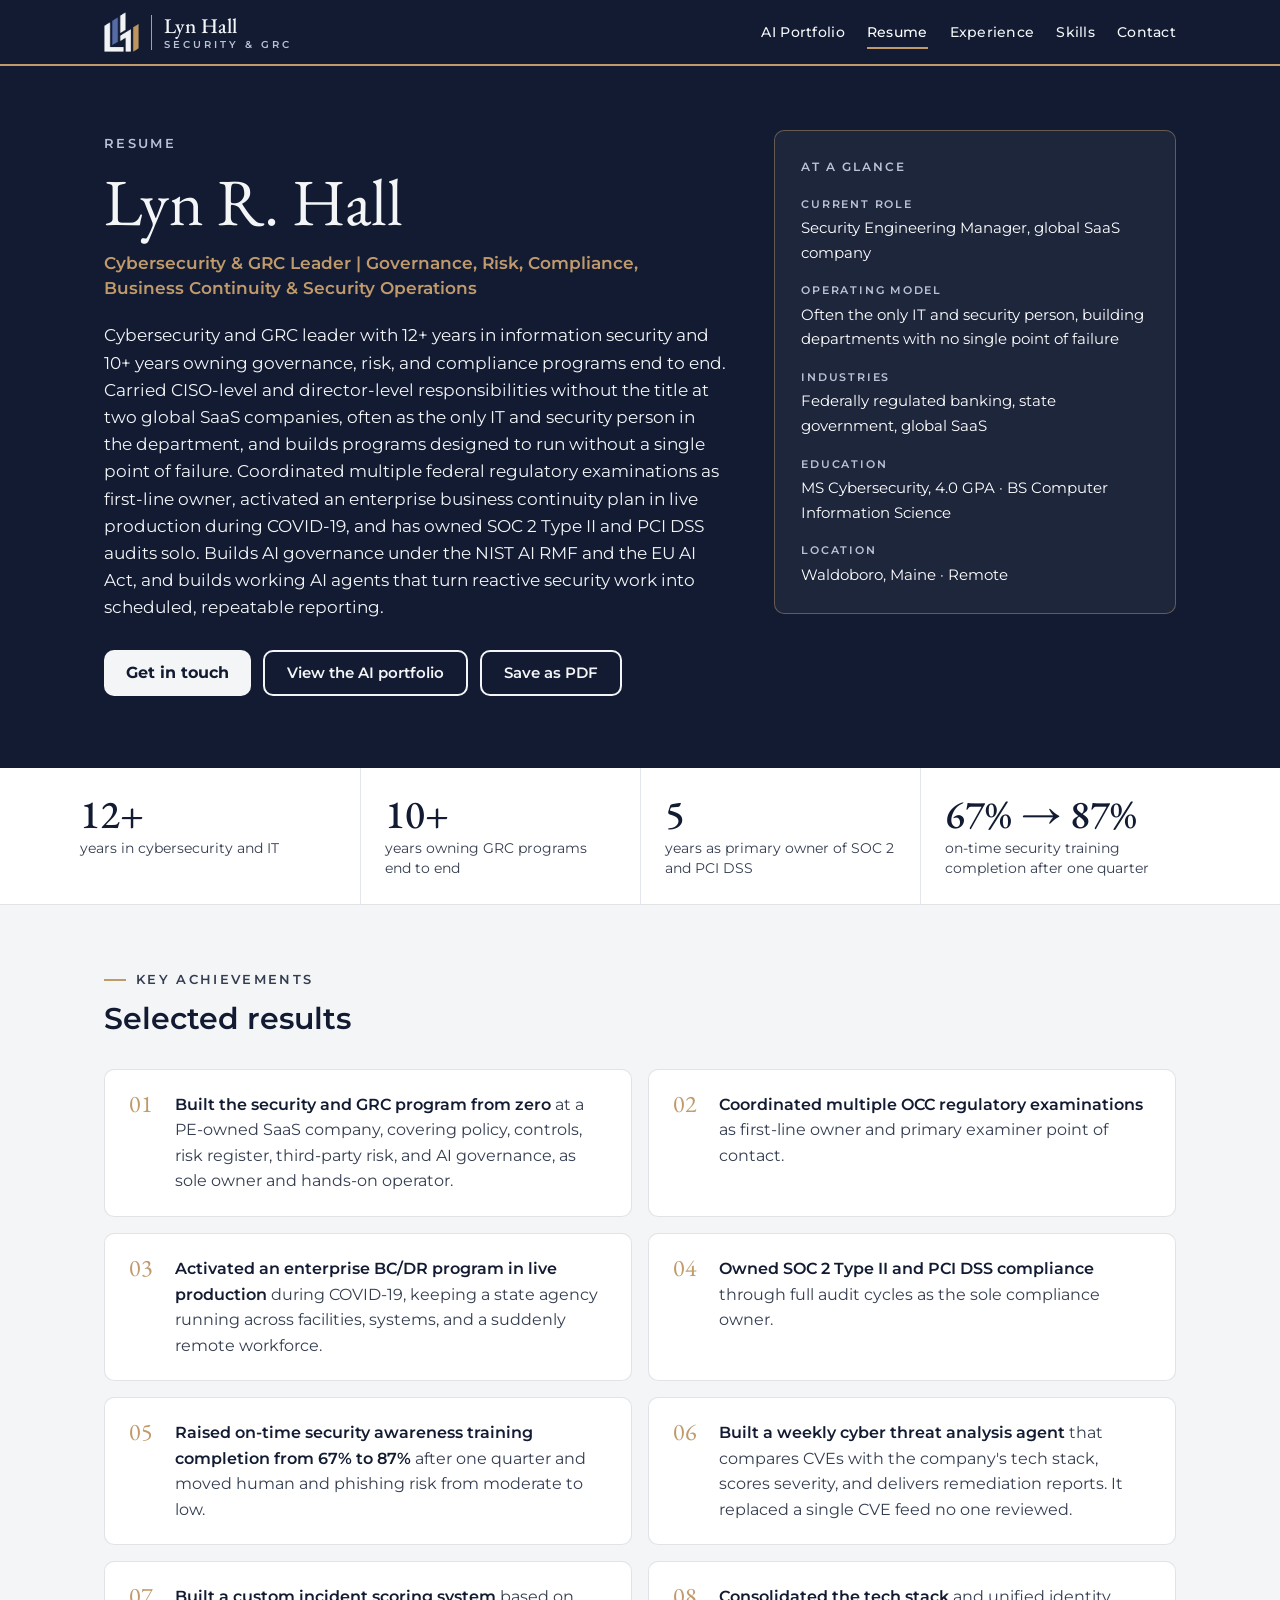
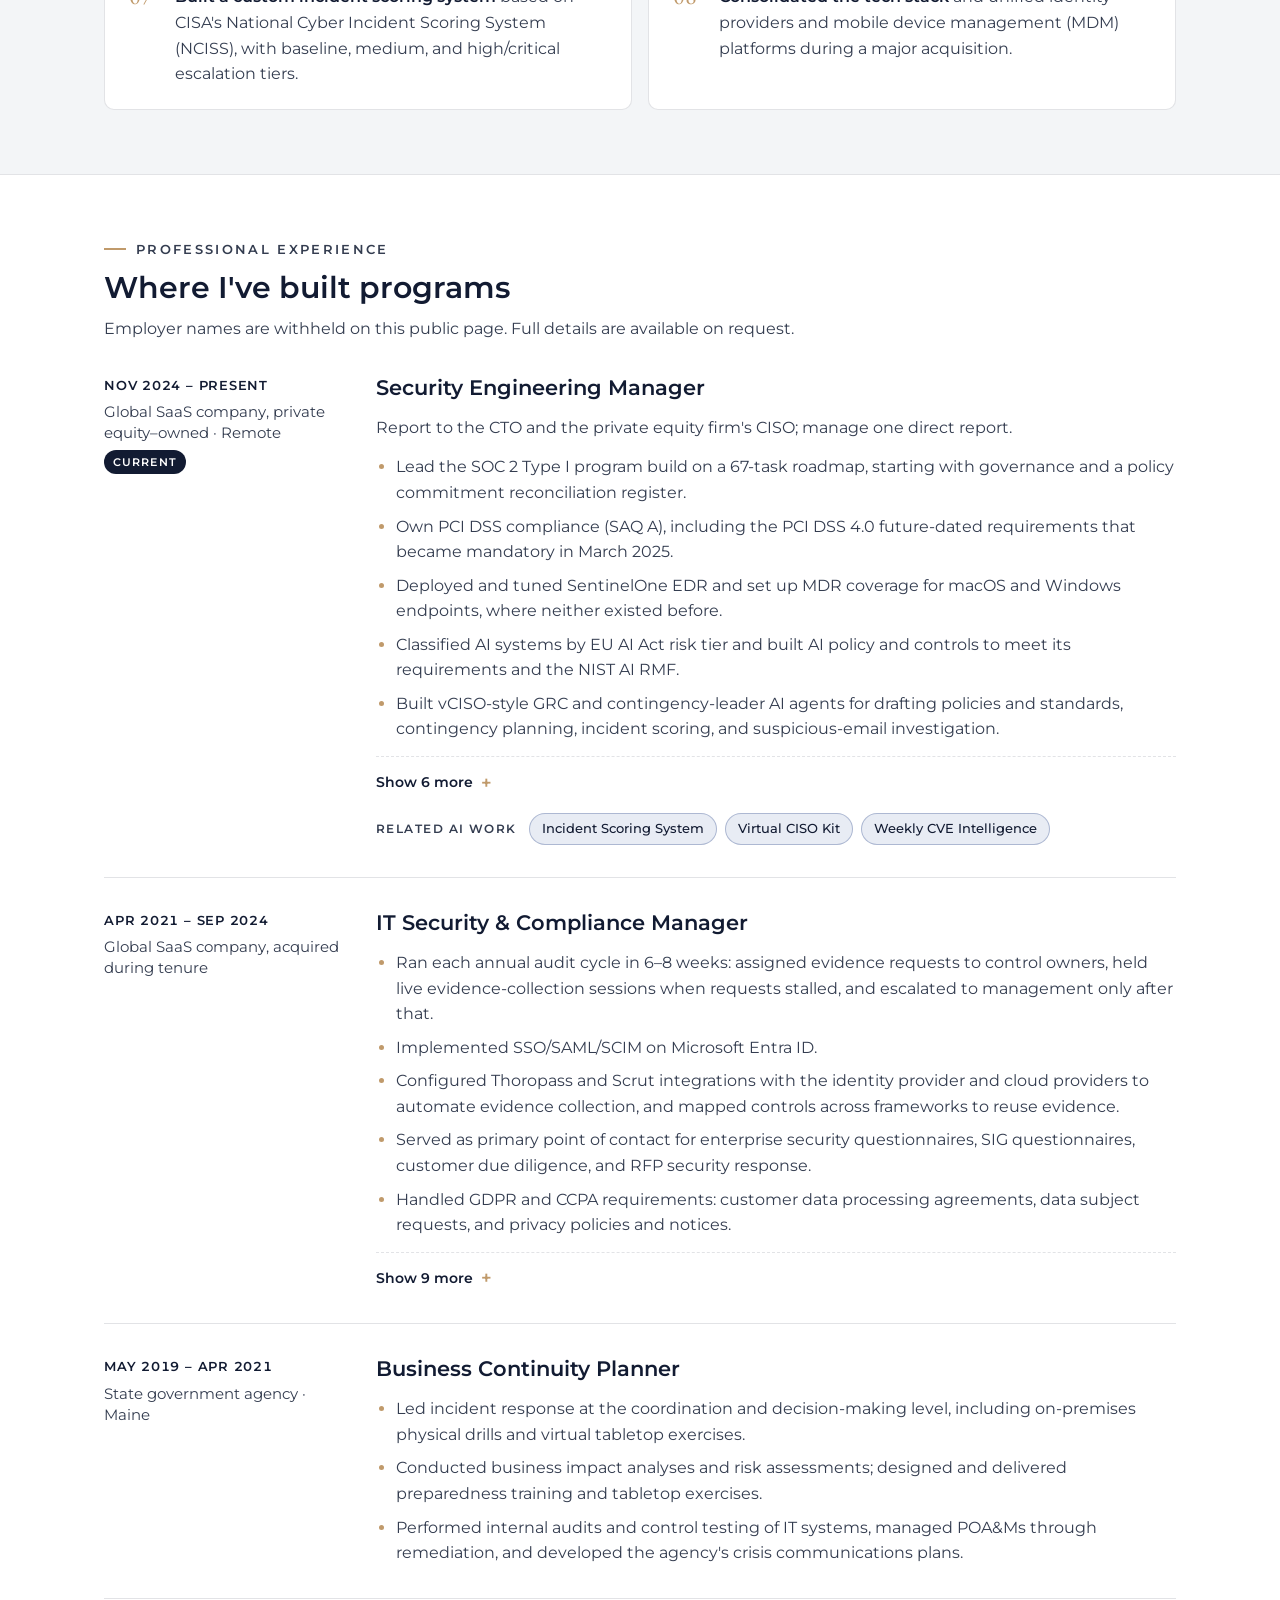
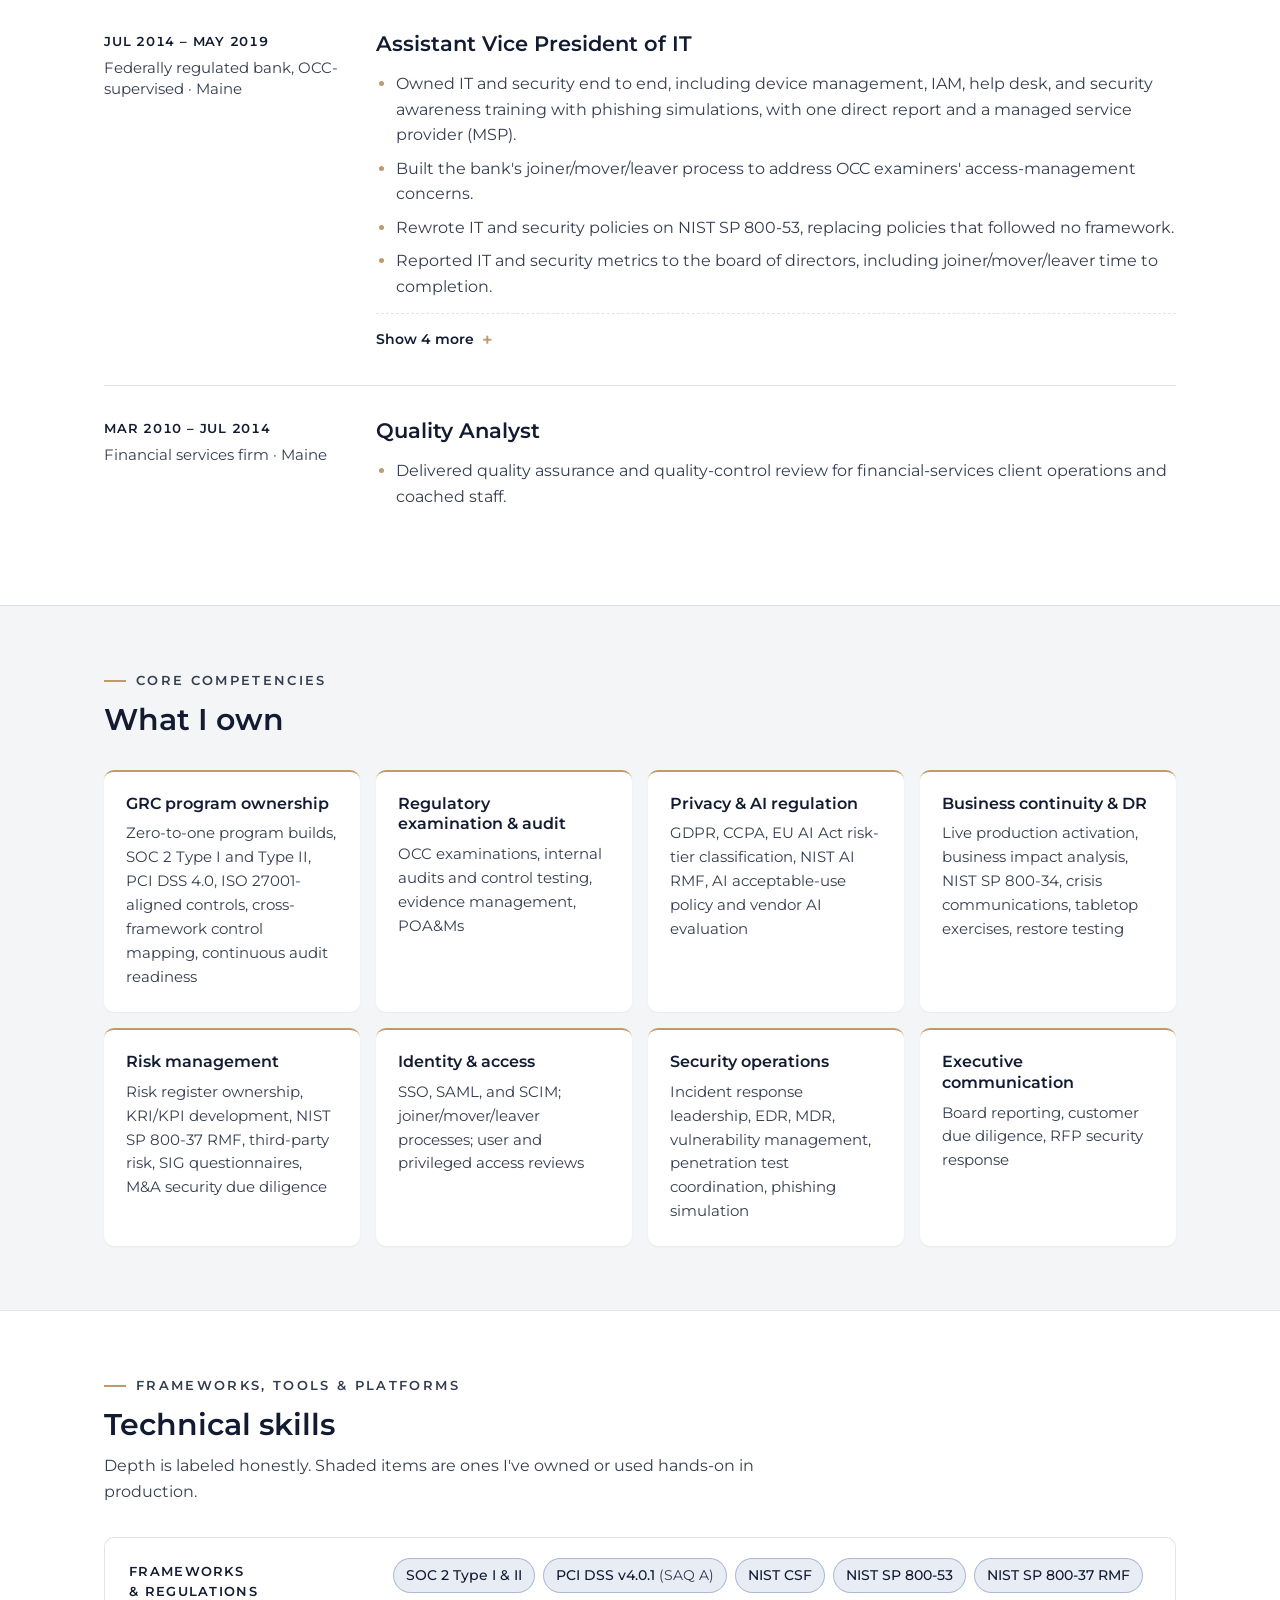
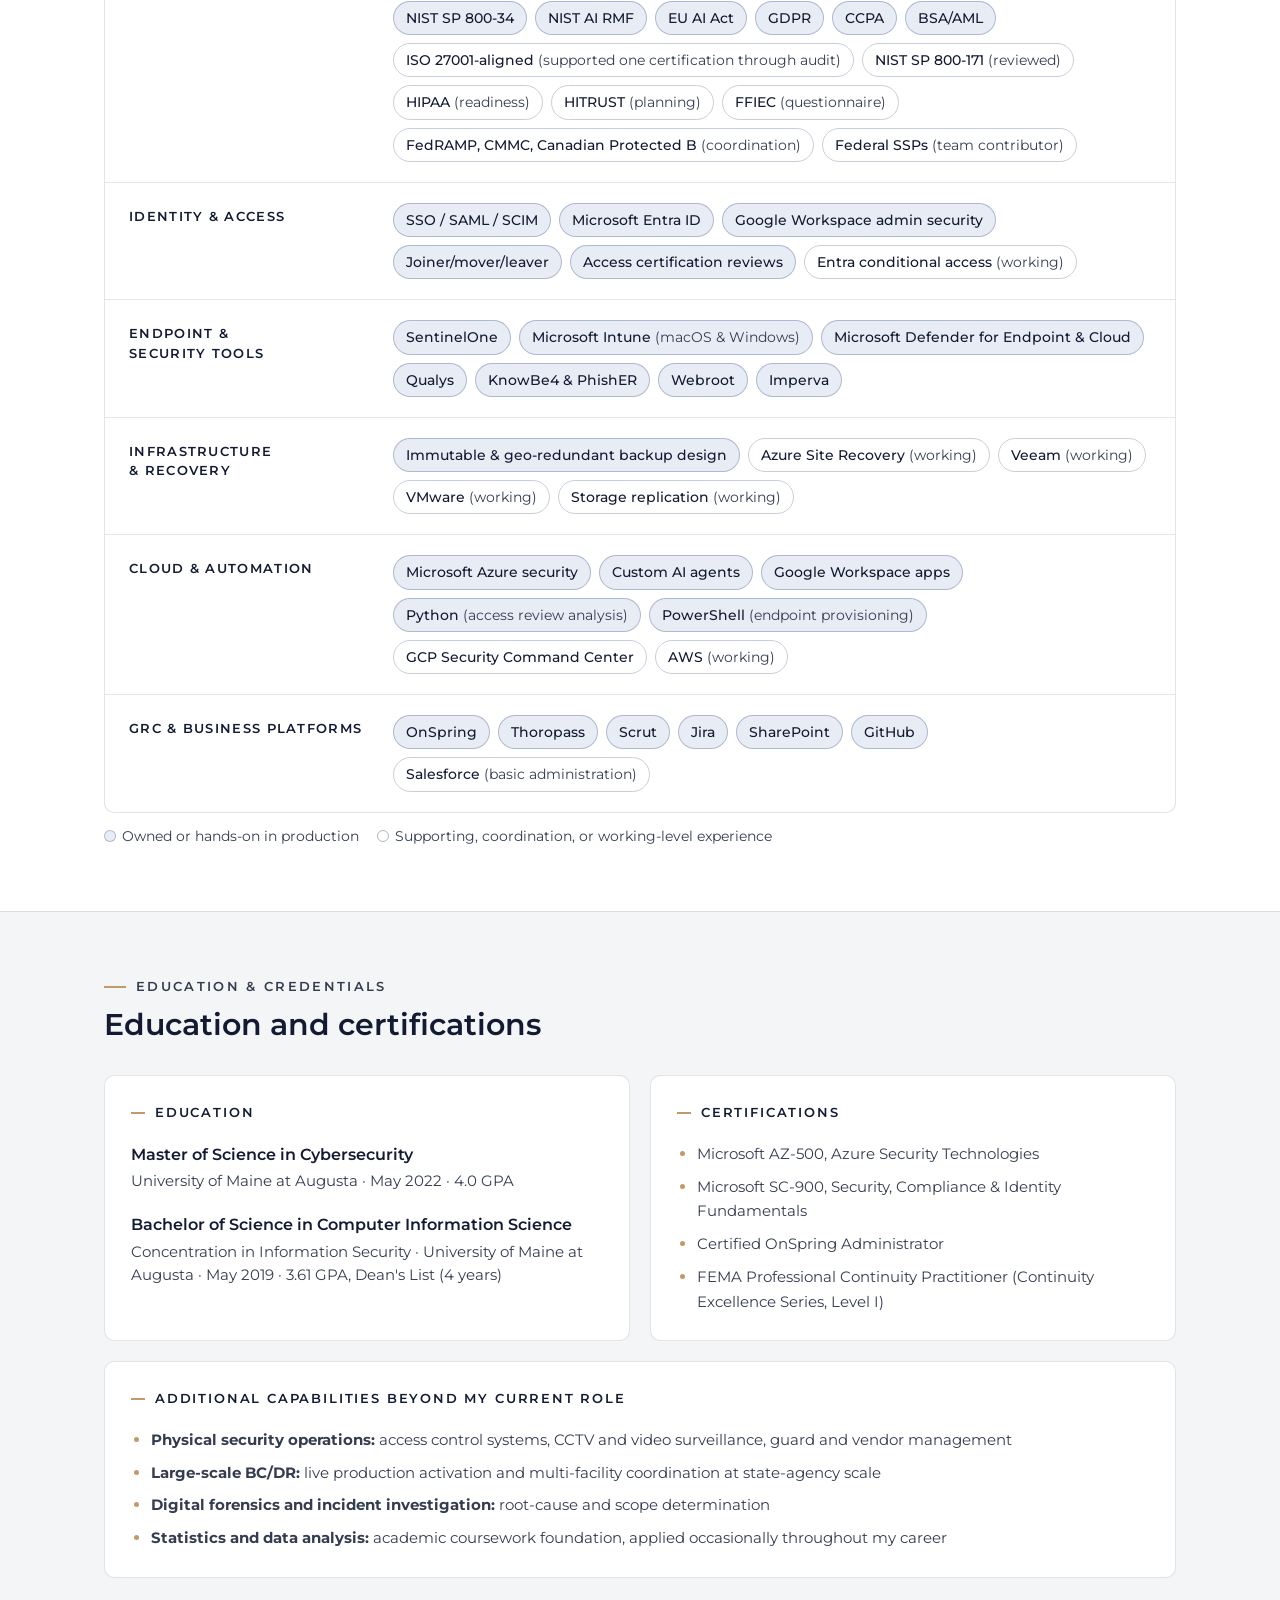
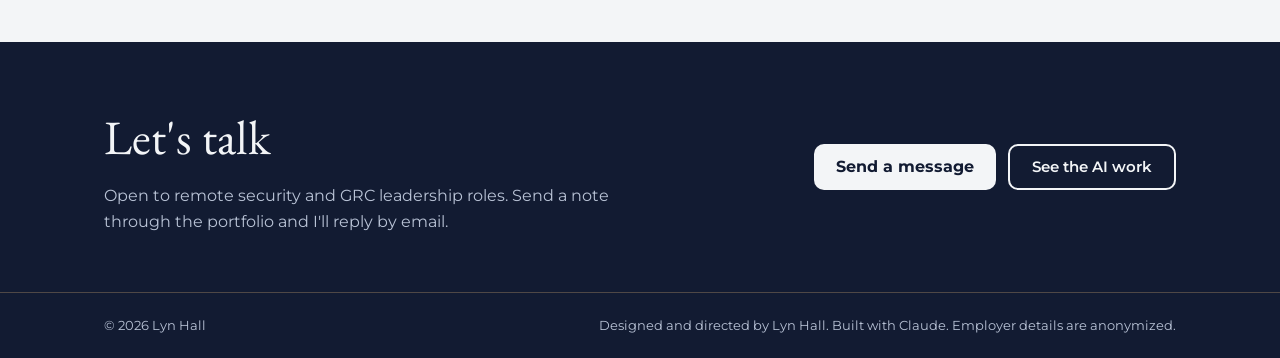
==== resume.html @ 7cb762b3 "Add digital resume page and link it from the portfolio Co-Authored-By: Claude Opus 5.5 <noreply@anth" ====
<!DOCTYPE html>
<html lang="en">
<head>
<meta charset="utf-8">
<meta name="viewport" content="width=device-width, initial-scale=1">
<title>Lyn Hall | Resume</title>
<meta name="description" content="Resume of Lyn R. Hall, cybersecurity and GRC leader with 12+ years in information security, IT, governance, risk, compliance, and business continuity.">
<link rel="icon" type="image/png" href="assets/favicon.png">
<link rel="apple-touch-icon" href="assets/favicon.png">
<link rel="preconnect" href="https://fonts.googleapis.com">
<link rel="preconnect" href="https://fonts.gstatic.com" crossorigin>
<link rel="stylesheet" href="https://fonts.googleapis.com/css2?family=EB+Garamond:ital,wght@0,400;0,500;1,400;1,500&family=Montserrat:wght@400;500;600;700&display=swap">
<style>
/* Premium Technology brand palette v1.0 — matches index.html */
:root{
  --navy:#121B32; --cool:#F3F5F7; --peri:#6478A8; --gold:#C09A6B; --graphite:#343D50; --white:#FFFFFF;
  --gray:#E3E7ED; --peri-tint:#E8ECF4; --rule:rgba(18,27,50,.12);
  --on-navy:#F3F5F7; --on-navy-muted:#B9C3D6;
  --sans:"Montserrat","Segoe UI",system-ui,Arial,sans-serif;
  --serif:"EB Garamond",Garamond,"Times New Roman",serif;
  --radius:10px; --max:1120px;
  color-scheme:light;
}
*{box-sizing:border-box}
html{scroll-behavior:smooth;scroll-padding-top:84px}
body{margin:0;background:var(--cool);color:var(--graphite);font-family:var(--sans);font-size:16px;line-height:1.65}
img{max-width:100%;height:auto;display:block}
h1,h2,h3,h4,p{margin:0}
h1,h2,h3{text-wrap:balance;color:var(--navy)}
a{color:var(--navy);text-decoration-color:var(--gold);text-decoration-thickness:2px;text-underline-offset:4px}
a:hover{color:var(--peri)}
:focus-visible{outline:3px solid var(--peri);outline-offset:3px;border-radius:2px}
.wrap{max-width:var(--max);margin:0 auto;padding-inline:24px}
.skip{position:absolute;left:-9999px;top:8px;background:var(--white);padding:8px 12px;z-index:100}
.skip:focus{left:16px}

/* top bar */
.bar{position:sticky;top:0;z-index:50;background:var(--navy);color:var(--on-navy);border-bottom:2px solid var(--gold)}
.bar .wrap{display:flex;align-items:center;justify-content:space-between;gap:12px 24px;min-height:64px;flex-wrap:wrap;padding-block:8px}
.mark{display:flex;align-items:center;gap:12px;text-decoration:none;color:var(--on-navy)}
.mark img{height:40px;width:auto}
.mark span{display:grid;gap:4px;padding-left:12px;border-left:1px solid var(--gold)}
.mark b{font-family:var(--serif);font-weight:500;font-size:21px;letter-spacing:.01em;line-height:1}
.mark small{font-size:10px;font-weight:600;letter-spacing:.3em;color:var(--on-navy-muted);line-height:1}
.mark:hover{color:var(--white)}
nav ul{list-style:none;margin:0;padding:0;display:flex;flex-wrap:wrap;gap:4px 22px}
nav a{color:var(--on-navy);text-decoration:none;font-size:14px;font-weight:500;letter-spacing:.02em;padding:6px 0;border-bottom:2px solid transparent}
nav a:hover,nav a[aria-current="page"]{color:var(--white);border-bottom-color:var(--gold)}

/* buttons */
.btn{display:inline-flex;align-items:center;gap:8px;text-decoration:none;font-family:var(--sans);border-radius:var(--radius);padding:12px 22px;line-height:1.2;cursor:pointer;border:0;transition:background .15s,color .15s,border-color .15s}
.btn-cta{background:var(--cool);color:var(--navy);font-size:16px;font-weight:700}
.btn-cta:hover{background:var(--gold);color:var(--navy)}
.btn-line{background:transparent;border:2px solid currentColor;font-size:15px;font-weight:600;color:var(--on-navy)}
.btn-line:hover{background:var(--on-navy);color:var(--navy);border-color:var(--on-navy)}
.ctas{display:flex;flex-wrap:wrap;gap:12px}

/* hero */
.hero{background:var(--navy);color:var(--on-navy)}
.hero .wrap{display:grid;grid-template-columns:minmax(0,1.55fr) minmax(0,1fr);gap:48px;padding-block:64px 72px;align-items:start}
.eyebrow{font-size:13px;font-weight:600;letter-spacing:.18em;text-transform:uppercase;color:var(--on-navy-muted)}
.hero h1{font-family:var(--serif);font-weight:400;font-size:clamp(44px,5.6vw,66px);line-height:1.04;color:var(--on-navy);margin:12px 0 14px}
.headline{font-size:17px;font-weight:600;color:var(--gold);line-height:1.45;max-width:34em}
.summary{font-size:16.5px;color:var(--on-navy);margin:22px 0 28px;max-width:40em}
.glance{background:rgba(255,255,255,.05);border:1px solid rgba(192,154,107,.45);border-radius:var(--radius);padding:26px}
.glance h2{font-size:12px;font-weight:600;letter-spacing:.16em;text-transform:uppercase;color:var(--on-navy-muted);margin-bottom:18px}
.glance dl{margin:0;display:grid;gap:16px}
.glance dt{font-size:11px;font-weight:600;letter-spacing:.16em;text-transform:uppercase;color:var(--on-navy-muted)}
.glance dd{margin:3px 0 0;font-size:15px;color:var(--white)}

/* stats strip */
.stats{background:var(--white);border-bottom:1px solid var(--rule)}
.stats ul{list-style:none;margin:0 auto;padding:0;display:grid;grid-template-columns:repeat(4,minmax(0,1fr))}
.stats li{padding:26px 24px;border-left:1px solid var(--gray);display:grid;gap:4px;align-content:start}
.stats li:first-child{border-left:0;padding-left:0}
.stats b{font-family:var(--serif);font-weight:500;font-size:40px;line-height:1;color:var(--navy);font-variant-numeric:lining-nums}
.stats span{font-size:14px;color:var(--graphite);line-height:1.45}

/* sections */
section.sec{padding-block:64px}
section.sec+section.sec{border-top:1px solid var(--rule)}
.sec-head{display:grid;gap:10px;margin-bottom:32px;max-width:46em}
.sec-head .eyebrow{color:var(--graphite);display:flex;align-items:center;gap:10px}
.sec-head .eyebrow::before{content:"";width:22px;height:2px;background:var(--gold)}
.sec-head h2{font-weight:600;font-size:clamp(24px,2.6vw,30px);line-height:1.2}
.sec-head p{font-size:16px}

/* achievements */
.wins{list-style:none;margin:0;padding:0;display:grid;grid-template-columns:repeat(2,minmax(0,1fr));gap:16px;counter-reset:win}
.wins li{counter-increment:win;background:var(--white);border:1px solid var(--rule);border-radius:var(--radius);padding:22px 24px 22px 70px;position:relative;font-size:15.5px}
.wins li::before{content:counter(win,decimal-leading-zero);position:absolute;left:24px;top:20px;font-family:var(--serif);font-size:24px;color:var(--gold);line-height:1.2}
.wins b{color:var(--navy);font-weight:600}

/* experience */
.role{display:grid;grid-template-columns:240px minmax(0,1fr);gap:32px;padding:32px 0;border-top:1px solid var(--rule)}
.role:first-of-type{border-top:0;padding-top:0}
.when{display:grid;gap:6px;align-content:start}
.dates{font-size:13px;font-weight:600;letter-spacing:.06em;color:var(--navy);font-variant-numeric:tabular-nums;text-transform:uppercase}
.org{font-size:14.5px;color:var(--graphite);line-height:1.45}
.now{justify-self:start;font-size:11px;font-weight:600;letter-spacing:.1em;text-transform:uppercase;padding:3px 9px;border-radius:999px;background:var(--navy);color:var(--white)}
.what{display:grid;gap:14px;min-width:0}
.what h3{font-weight:600;font-size:21px;line-height:1.25}
.lead{font-size:15.5px}
.what ul{margin:0;padding-left:20px;display:grid;gap:8px}
.what li{font-size:15.5px}
.what li::marker{color:var(--gold)}
details{border-top:1px dashed var(--rule);padding-top:12px}
summary{cursor:pointer;font-size:14px;font-weight:600;color:var(--navy);list-style:none;display:inline-flex;align-items:center;gap:8px}
summary::-webkit-details-marker{display:none}
summary::after{content:"+";font-size:18px;line-height:1;color:var(--gold)}
details[open] summary::after{content:"\2212"}
details ul{margin-top:12px!important}
.related{display:flex;flex-wrap:wrap;align-items:center;gap:8px;margin-top:4px}
.related>span{font-size:12px;font-weight:600;letter-spacing:.12em;text-transform:uppercase;color:var(--graphite);margin-right:4px}
.related a{font-size:13px;font-weight:500;text-decoration:none;padding:4px 12px;border-radius:999px;background:var(--peri-tint);border:1px solid rgba(100,120,168,.45);color:var(--navy)}
.related a:hover{border-color:var(--peri);background:var(--white)}

/* competencies */
.comp{display:grid;grid-template-columns:repeat(4,minmax(0,1fr));gap:16px}
.comp div{background:var(--white);border-radius:var(--radius);padding:22px;border-top:2px solid var(--gold);box-shadow:0 1px 2px rgba(18,27,50,.05)}
.comp h3{font-size:16px;font-weight:600;margin-bottom:8px;line-height:1.3}
.comp p{font-size:14.5px}

/* skills */
.skills{background:var(--white);border:1px solid var(--rule);border-radius:var(--radius);overflow:hidden}
.skill-row{display:grid;grid-template-columns:240px minmax(0,1fr);gap:24px;padding:20px 24px;border-top:1px solid var(--gray)}
.skill-row:first-child{border-top:0}
.skill-row h3{font-size:13px;font-weight:600;letter-spacing:.1em;text-transform:uppercase;line-height:1.5;padding-top:4px}
.chips{display:flex;flex-wrap:wrap;gap:8px}
.chips span{font-size:13.5px;font-weight:500;padding:5px 12px;border-radius:999px;background:var(--white);border:1px solid #C9CFD9;color:var(--navy)}
.chips span.core{background:var(--peri-tint);border-color:rgba(100,120,168,.45)}
.chips em{font-style:normal;color:var(--graphite);font-weight:400}
.legend{font-size:13.5px;margin-top:12px;display:flex;flex-wrap:wrap;gap:6px 18px;align-items:center}
.legend i{display:inline-block;width:12px;height:12px;border-radius:999px;vertical-align:-1px;margin-right:6px;border:1px solid rgba(100,120,168,.45);background:var(--peri-tint)}
.legend i.plain{background:var(--white);border-color:#AEB6C4}

/* education + certs */
.two{display:grid;grid-template-columns:repeat(2,minmax(0,1fr));gap:20px}
.panel{background:var(--white);border:1px solid var(--rule);border-radius:var(--radius);padding:26px;display:grid;gap:18px;align-content:start}
.panel h3{font-size:13px;font-weight:600;letter-spacing:.14em;text-transform:uppercase;display:flex;align-items:center;gap:10px}
.panel h3::before{content:"";width:14px;height:2px;background:var(--gold)}
.entry{display:grid;gap:2px}
.entry b{color:var(--navy);font-weight:600;font-size:16px}
.entry span{font-size:14.5px}
.panel ul{margin:0;padding-left:20px;display:grid;gap:8px;font-size:15px}
.panel li::marker{color:var(--gold)}
.extra{margin-top:20px}

/* closing band */
.close{background:var(--navy);color:var(--on-navy)}
.close .wrap{padding-block:56px;display:flex;flex-wrap:wrap;justify-content:space-between;align-items:center;gap:24px}
.close h2{font-family:var(--serif);font-weight:400;font-size:clamp(34px,4vw,48px);color:var(--on-navy)}
.close p{color:var(--on-navy-muted);margin-top:6px;max-width:34em}
footer{background:var(--navy);color:var(--on-navy-muted);border-top:1px solid rgba(192,154,107,.35);font-size:13px}
footer .wrap{padding-block:22px;display:flex;flex-wrap:wrap;justify-content:space-between;gap:8px}
.print-only{display:none}

@media (max-width:960px){
  .hero .wrap{grid-template-columns:1fr;gap:32px;padding-block:48px 56px}
  .stats ul{grid-template-columns:repeat(2,minmax(0,1fr))}
  .stats li:nth-child(3){border-left:0;padding-left:0}
  .stats li:nth-child(n+3){border-top:1px solid var(--gray)}
  .comp{grid-template-columns:repeat(2,minmax(0,1fr))}
  .role{grid-template-columns:1fr;gap:12px}
  .skill-row{grid-template-columns:1fr;gap:10px}
}
@media (max-width:720px){
  .wrap{padding-inline:16px}
  section.sec{padding-block:48px}
  .wins,.comp,.two{grid-template-columns:1fr}
  .stats ul{grid-template-columns:1fr}
  .stats li{border-left:0!important;padding:18px 0!important;border-top:1px solid var(--gray)}
  .stats li:first-child{border-top:0}
  nav ul{gap:2px 16px}
  nav a{font-size:13px}
  html{scroll-padding-top:110px}
  .wins li{padding:20px 20px 20px 62px}
  .wins li::before{left:20px}
}
@media (prefers-reduced-motion:reduce){html{scroll-behavior:auto}*{transition:none!important}}

/* print: a clean, ink-light resume when saved as PDF */
@media print{
  @page{margin:0.55in 0.6in}
  body{background:#fff;color:#1f2633;font-size:9.8pt;line-height:1.38}
  h2,h3,.sec-head{break-after:avoid-page}
  li{break-inside:avoid}
  .bar,.ctas,.close,footer,.related,.skip,summary{display:none!important}
  .print-only{display:block}
  details{border:0;padding:0}
  details>ul{margin-top:8px!important}
  .wrap{max-width:none;padding:0}
  .hero{background:#fff;color:#1f2633;border-bottom:2px solid var(--gold)}
  .hero .wrap{display:block;padding:0 0 14px}
  .hero h1{color:var(--navy);font-size:30pt;margin:0 0 4px}
  .eyebrow{display:none}
  .headline{color:var(--navy);font-size:11pt}
  .summary{color:#1f2633;margin:8px 0 0;font-size:9.8pt;max-width:none}
  .glance{display:none}
  .stats{display:none}
  section.sec{padding:10px 0 0;border:0!important;background:#fff!important}
  .sec-head{margin-bottom:8px}
  .sec-head .eyebrow{display:none}
  .sec-head h2{font-size:12pt;letter-spacing:.08em;text-transform:uppercase;border-bottom:1px solid #c9ced8;padding-bottom:3px}
  .sec-head p{display:none}
  .wins{display:block;padding-left:18px;list-style:disc}
  .wins li{background:none;border:0;padding:0;margin:0 0 4px;font-size:9.8pt;display:list-item}
  .wins li::before{content:none}
  .role{display:block;padding:6px 0;border:0}
  .when,.what h3{break-after:avoid-page}
  .role.short{break-inside:avoid-page}
  .when{display:flex;flex-wrap:wrap;gap:4px 12px;margin-bottom:2px}
  .now{display:none}
  .what{gap:4px}
  .what h3{font-size:11.5pt}
  .what li,.lead{font-size:9.8pt}
  .what ul{gap:2px}
  .comp{display:block}
  .comp div{background:none;border:0;box-shadow:none;padding:0;margin-bottom:4px}
  .comp h3{display:inline;font-size:9.8pt}
  .comp h3::after{content:" — "}
  .comp p{display:inline;font-size:9.8pt}
  .skills{border:0}
  .skill-row{display:block;padding:3px 0;border:0;break-inside:avoid}
  .skill-row h3{display:inline;font-size:10pt;letter-spacing:0;text-transform:none}
  .skill-row h3::after{content:": "}
  .chips{display:inline}
  .chips span{display:inline;background:none!important;border:0;padding:0;font-size:9.8pt}
  .chips span:not(:last-child)::after{content:"; "}
  .legend{display:none}
  .two{display:block}
  .panel{border:0;padding:0;margin-bottom:8px;gap:6px}
  .panel h3::before{content:none}
  a{color:inherit;text-decoration:none}
}
</style>
</head>
<body>
<a class="skip" href="#main">Skip to content</a>

<header class="bar">
  <div class="wrap">
    <a class="mark" href="index.html" aria-label="Lyn Hall, Security and GRC, portfolio home"><img src="assets/logo-mark-reversed.webp" alt="" width="98" height="112"><span><b>Lyn Hall</b><small>SECURITY &amp; GRC</small></span></a>
    <nav aria-label="Main">
      <ul>
        <li><a href="index.html#projects">AI Portfolio</a></li>
        <li><a href="resume.html" aria-current="page">Resume</a></li>
        <li><a href="#experience">Experience</a></li>
        <li><a href="#skills">Skills</a></li>
        <li><a href="index.html#contact">Contact</a></li>
      </ul>
    </nav>
  </div>
</header>

<main id="main">
  <div class="hero" id="top">
    <div class="wrap">
      <div>
        <span class="eyebrow">Resume</span>
        <h1>Lyn R. Hall</h1>
        <p class="headline">Cybersecurity &amp; GRC Leader | Governance, Risk, Compliance, Business Continuity &amp; Security Operations</p>
        <p class="print-only" style="margin-top:6px;font-size:10pt">Waldoboro, Maine · Remote · lynrhall1977-cyber.github.io/Portfolio</p>
        <p class="summary">Cybersecurity and GRC leader with 12+ years in information security and 10+ years owning governance, risk, and compliance programs end to end. Carried CISO-level and director-level responsibilities without the title at two global SaaS companies, often as the only IT and security person in the department, and builds programs designed to run without a single point of failure. Coordinated multiple federal regulatory examinations as first-line owner, activated an enterprise business continuity plan in live production during COVID-19, and has owned SOC 2 Type II and PCI DSS audits solo. Builds AI governance under the NIST AI RMF and the EU AI Act, and builds working AI agents that turn reactive security work into scheduled, repeatable reporting.</p>
        <div class="ctas">
          <a class="btn btn-cta" href="index.html#contact">Get in touch</a>
          <a class="btn btn-line" href="index.html#projects">View the AI portfolio</a>
          <button class="btn btn-line" type="button" id="print-btn">Save as PDF</button>
        </div>
      </div>
      <aside class="glance" aria-labelledby="glance-h">
        <h2 id="glance-h">At a glance</h2>
        <dl>
          <div><dt>Current role</dt><dd>Security Engineering Manager, global SaaS company</dd></div>
          <div><dt>Operating model</dt><dd>Often the only IT and security person, building departments with no single point of failure</dd></div>
          <div><dt>Industries</dt><dd>Federally regulated banking, state government, global SaaS</dd></div>
          <div><dt>Education</dt><dd>MS Cybersecurity, 4.0 GPA · BS Computer Information Science</dd></div>
          <div><dt>Location</dt><dd>Waldoboro, Maine · Remote</dd></div>
        </dl>
      </aside>
    </div>
  </div>

  <div class="stats" aria-label="Career highlights">
    <ul class="wrap">
      <li><b>12+</b><span>years in cybersecurity and IT</span></li>
      <li><b>10+</b><span>years owning GRC programs end to end</span></li>
      <li><b>5</b><span>years as primary owner of SOC 2 and PCI DSS</span></li>
      <li><b>67% → 87%</b><span>on-time security training completion after one quarter</span></li>
    </ul>
  </div>

  <section class="sec" id="achievements" aria-labelledby="ach-h">
    <div class="wrap">
      <div class="sec-head">
        <span class="eyebrow">Key achievements</span>
        <h2 id="ach-h">Selected results</h2>
      </div>
      <ol class="wins">
        <li><b>Built the security and GRC program from zero</b> at a PE-owned SaaS company, covering policy, controls, risk register, third-party risk, and AI governance, as sole owner and hands-on operator.</li>
        <li><b>Coordinated multiple OCC regulatory examinations</b> as first-line owner and primary examiner point of contact.</li>
        <li><b>Activated an enterprise BC/DR program in live production</b> during COVID-19, keeping a state agency running across facilities, systems, and a suddenly remote workforce.</li>
        <li><b>Owned SOC 2 Type II and PCI DSS compliance</b> through full audit cycles as the sole compliance owner.</li>
        <li><b>Raised on-time security awareness training completion from 67% to 87%</b> after one quarter and moved human and phishing risk from moderate to low.</li>
        <li><b>Built a weekly cyber threat analysis agent</b> that compares CVEs with the company's tech stack, scores severity, and delivers remediation reports. It replaced a single CVE feed no one reviewed.</li>
        <li><b>Built a custom incident scoring system</b> based on CISA's National Cyber Incident Scoring System (NCISS), with baseline, medium, and high/critical escalation tiers.</li>
        <li><b>Consolidated the tech stack</b> and unified identity providers and mobile device management (MDM) platforms during a major acquisition.</li>
      </ol>
    </div>
  </section>

  <section class="sec" id="experience" aria-labelledby="exp-h" style="background:var(--white)">
    <div class="wrap">
      <div class="sec-head">
        <span class="eyebrow">Professional experience</span>
        <h2 id="exp-h">Where I've built programs</h2>
        <p>Employer names are withheld on this public page. Full details are available on request.</p>
      </div>

      <article class="role">
        <div class="when">
          <span class="dates">Nov 2024 – Present</span>
          <span class="org">Global SaaS company, private equity–owned · Remote</span>
          <span class="now">Current</span>
        </div>
        <div class="what">
          <h3>Security Engineering Manager</h3>
          <p class="lead">Report to the CTO and the private equity firm's CISO; manage one direct report.</p>
          <ul>
            <li>Lead the SOC 2 Type I program build on a 67-task roadmap, starting with governance and a policy commitment reconciliation register.</li>
            <li>Own PCI DSS compliance (SAQ A), including the PCI DSS 4.0 future-dated requirements that became mandatory in March 2025.</li>
            <li>Deployed and tuned SentinelOne EDR and set up MDR coverage for macOS and Windows endpoints, where neither existed before.</li>
            <li>Classified AI systems by EU AI Act risk tier and built AI policy and controls to meet its requirements and the NIST AI RMF.</li>
            <li>Built vCISO-style GRC and contingency-leader AI agents for drafting policies and standards, contingency planning, incident scoring, and suspicious-email investigation.</li>
          </ul>
          <details>
            <summary>Show 6 more</summary>
            <ul>
              <li>Configured and rolled out Microsoft Intune for macOS and Windows. When Engineering pushed back on losing Time Machine backups, built a separate approved-exception policy for encrypted, company-owned USB backups, so a replacement laptop is working in 1–2 hours instead of a full day.</li>
              <li>Expanded SSO/SAML/SCIM to Google Workspace as the authoritative identity provider and configured MFA, data loss prevention (DLP), sharing restrictions, and alert center monitoring.</li>
              <li>Built user access reviews from scratch: identity provider to HRIS reconciliation, terminated-account cleanup, and management-confirmed privileged access reviews.</li>
              <li>Wrote trust boundary overviews and diagrams for company products.</li>
              <li>Negotiated vendor contracts to secure more favorable pricing, saving 10–15% on average.</li>
              <li>Built a repeatable device procurement and lifecycle process; complete annual cyber insurance renewal questionnaires and pre-acquisition security due diligence.</li>
            </ul>
          </details>
          <div class="related"><span>Related AI work</span><a href="index.html#incident-scoring">Incident Scoring System</a><a href="index.html#virtual-ciso">Virtual CISO Kit</a><a href="index.html#cve-intelligence">Weekly CVE Intelligence</a></div>
        </div>
      </article>

      <article class="role">
        <div class="when">
          <span class="dates">Apr 2021 – Sep 2024</span>
          <span class="org">Global SaaS company, acquired during tenure</span>
        </div>
        <div class="what">
          <h3>IT Security &amp; Compliance Manager</h3>
          <ul>
            <li>Ran each annual audit cycle in 6–8 weeks: assigned evidence requests to control owners, held live evidence-collection sessions when requests stalled, and escalated to management only after that.</li>
            <li>Implemented SSO/SAML/SCIM on Microsoft Entra ID.</li>
            <li>Configured Thoropass and Scrut integrations with the identity provider and cloud providers to automate evidence collection, and mapped controls across frameworks to reuse evidence.</li>
            <li>Served as primary point of contact for enterprise security questionnaires, SIG questionnaires, customer due diligence, and RFP security response.</li>
            <li>Handled GDPR and CCPA requirements: customer data processing agreements, data subject requests, and privacy policies and notices.</li>
          </ul>
          <details>
            <summary>Show 9 more</summary>
            <ul>
              <li>Brought HIPAA protected health information (PHI) security to audit readiness; the audit was dropped after the acquisition. Contributed to HITRUST certification planning with FDA 21 CFR Part 11 relevance.</li>
              <li>Supported FedRAMP and Canadian Protected B efforts at the coordination level, and reviewed NIST SP 800-171 for customers holding government contracts.</li>
              <li>Reviewed threat models and secure design with Engineering so security was built into the product during development.</li>
              <li>Coordinated on-premises and cloud penetration tests and tracked findings to closure; designed immutable and geo-redundant backups and ran restore tests.</li>
              <li>Managed PCI DSS vulnerability scanning in Qualys, documenting false positives and reporting risk-prioritized remediation to IT.</li>
              <li>Ran the KnowBe4 security awareness program and monthly role-based phishing campaigns, and won CFO approval for KnowBe4 PhishER by framing it as a headcount decision.</li>
              <li>Configured Microsoft Intune as the MDM platform for macOS and Windows, ran help desk, and built a repeatable device procurement and lifecycle process.</li>
              <li>Negotiated vendor contracts to secure more favorable pricing, saving 10–15% on average.</li>
              <li>Completed cyber insurance renewal questionnaires and pre-acquisition security due diligence; administered SharePoint, Salesforce (basic administration and access audits), and Jira.</li>
            </ul>
          </details>
        </div>
      </article>

      <article class="role short">
        <div class="when">
          <span class="dates">May 2019 – Apr 2021</span>
          <span class="org">State government agency · Maine</span>
        </div>
        <div class="what">
          <h3>Business Continuity Planner</h3>
          <ul>
            <li>Led incident response at the coordination and decision-making level, including on-premises physical drills and virtual tabletop exercises.</li>
            <li>Conducted business impact analyses and risk assessments; designed and delivered preparedness training and tabletop exercises.</li>
            <li>Performed internal audits and control testing of IT systems, managed POA&amp;Ms through remediation, and developed the agency's crisis communications plans.</li>
          </ul>
        </div>
      </article>

      <article class="role">
        <div class="when">
          <span class="dates">Jul 2014 – May 2019</span>
          <span class="org">Federally regulated bank, OCC-supervised · Maine</span>
        </div>
        <div class="what">
          <h3>Assistant Vice President of IT</h3>
          <ul>
            <li>Owned IT and security end to end, including device management, IAM, help desk, and security awareness training with phishing simulations, with one direct report and a managed service provider (MSP).</li>
            <li>Built the bank's joiner/mover/leaver process to address OCC examiners' access-management concerns.</li>
            <li>Rewrote IT and security policies on NIST SP 800-53, replacing policies that followed no framework.</li>
            <li>Reported IT and security metrics to the board of directors, including joiner/mover/leaver time to completion.</li>
          </ul>
          <details>
            <summary>Show 4 more</summary>
            <ul>
              <li>Managed third-party and vendor risk, served as primary point of contact for internal and external IT audits, and took part in pre-acquisition security due diligence.</li>
              <li>Owned or co-owned elements of the Bank Secrecy Act/anti-money laundering (BSA/AML) program and completed the FFIEC questionnaire.</li>
              <li>Coordinated penetration tests and tracked findings to closure; designed immutable and geo-redundant backups and ran restore tests.</li>
              <li>Built and tested BC/DR plans, and led physical security operations: access control, video surveillance, and guard and vendor management.</li>
            </ul>
          </details>
        </div>
      </article>

      <article class="role short">
        <div class="when">
          <span class="dates">Mar 2010 – Jul 2014</span>
          <span class="org">Financial services firm · Maine</span>
        </div>
        <div class="what">
          <h3>Quality Analyst</h3>
          <ul>
            <li>Delivered quality assurance and quality-control review for financial-services client operations and coached staff.</li>
          </ul>
        </div>
      </article>
    </div>
  </section>

  <section class="sec" id="competencies" aria-labelledby="comp-h">
    <div class="wrap">
      <div class="sec-head">
        <span class="eyebrow">Core competencies</span>
        <h2 id="comp-h">What I own</h2>
      </div>
      <div class="comp">
        <div><h3>GRC program ownership</h3><p>Zero-to-one program builds, SOC 2 Type I and Type II, PCI DSS 4.0, ISO 27001-aligned controls, cross-framework control mapping, continuous audit readiness</p></div>
        <div><h3>Regulatory examination &amp; audit</h3><p>OCC examinations, internal audits and control testing, evidence management, POA&amp;Ms</p></div>
        <div><h3>Privacy &amp; AI regulation</h3><p>GDPR, CCPA, EU AI Act risk-tier classification, NIST AI RMF, AI acceptable-use policy and vendor AI evaluation</p></div>
        <div><h3>Business continuity &amp; DR</h3><p>Live production activation, business impact analysis, NIST SP 800-34, crisis communications, tabletop exercises, restore testing</p></div>
        <div><h3>Risk management</h3><p>Risk register ownership, KRI/KPI development, NIST SP 800-37 RMF, third-party risk, SIG questionnaires, M&amp;A security due diligence</p></div>
        <div><h3>Identity &amp; access</h3><p>SSO, SAML, and SCIM; joiner/mover/leaver processes; user and privileged access reviews</p></div>
        <div><h3>Security operations</h3><p>Incident response leadership, EDR, MDR, vulnerability management, penetration test coordination, phishing simulation</p></div>
        <div><h3>Executive communication</h3><p>Board reporting, customer due diligence, RFP security response</p></div>
      </div>
    </div>
  </section>

  <section class="sec" id="skills" aria-labelledby="skills-h" style="background:var(--white)">
    <div class="wrap">
      <div class="sec-head">
        <span class="eyebrow">Frameworks, tools &amp; platforms</span>
        <h2 id="skills-h">Technical skills</h2>
        <p>Depth is labeled honestly. Shaded items are ones I've owned or used hands-on in production.</p>
      </div>
      <div class="skills">
        <div class="skill-row"><h3>Frameworks &amp; regulations</h3><div class="chips">
          <span class="core">SOC 2 Type I &amp; II</span><span class="core">PCI DSS v4.0.1 <em>(SAQ A)</em></span><span class="core">NIST CSF</span><span class="core">NIST SP 800-53</span><span class="core">NIST SP 800-37 RMF</span><span class="core">NIST SP 800-34</span><span class="core">NIST AI RMF</span><span class="core">EU AI Act</span><span class="core">GDPR</span><span class="core">CCPA</span><span class="core">BSA/AML</span><span>ISO 27001-aligned <em>(supported one certification through audit)</em></span><span>NIST SP 800-171 <em>(reviewed)</em></span><span>HIPAA <em>(readiness)</em></span><span>HITRUST <em>(planning)</em></span><span>FFIEC <em>(questionnaire)</em></span><span>FedRAMP, CMMC, Canadian Protected B <em>(coordination)</em></span><span>Federal SSPs <em>(team contributor)</em></span>
        </div></div>
        <div class="skill-row"><h3>Identity &amp; access</h3><div class="chips">
          <span class="core">SSO / SAML / SCIM</span><span class="core">Microsoft Entra ID</span><span class="core">Google Workspace admin security</span><span class="core">Joiner/mover/leaver</span><span class="core">Access certification reviews</span><span>Entra conditional access <em>(working)</em></span>
        </div></div>
        <div class="skill-row"><h3>Endpoint &amp; security tools</h3><div class="chips">
          <span class="core">SentinelOne</span><span class="core">Microsoft Intune <em>(macOS &amp; Windows)</em></span><span class="core">Microsoft Defender for Endpoint &amp; Cloud</span><span class="core">Qualys</span><span class="core">KnowBe4 &amp; PhishER</span><span class="core">Webroot</span><span class="core">Imperva</span>
        </div></div>
        <div class="skill-row"><h3>Infrastructure &amp; recovery</h3><div class="chips">
          <span class="core">Immutable &amp; geo-redundant backup design</span><span>Azure Site Recovery <em>(working)</em></span><span>Veeam <em>(working)</em></span><span>VMware <em>(working)</em></span><span>Storage replication <em>(working)</em></span>
        </div></div>
        <div class="skill-row"><h3>Cloud &amp; automation</h3><div class="chips">
          <span class="core">Microsoft Azure security</span><span class="core">Custom AI agents</span><span class="core">Google Workspace apps</span><span class="core">Python <em>(access review analysis)</em></span><span class="core">PowerShell <em>(endpoint provisioning)</em></span><span>GCP Security Command Center</span><span>AWS <em>(working)</em></span>
        </div></div>
        <div class="skill-row"><h3>GRC &amp; business platforms</h3><div class="chips">
          <span class="core">OnSpring</span><span class="core">Thoropass</span><span class="core">Scrut</span><span class="core">Jira</span><span class="core">SharePoint</span><span class="core">GitHub</span><span>Salesforce <em>(basic administration)</em></span>
        </div></div>
      </div>
      <p class="legend"><span><i></i>Owned or hands-on in production</span><span><i class="plain"></i>Supporting, coordination, or working-level experience</span></p>
    </div>
  </section>

  <section class="sec" id="education" aria-labelledby="edu-h">
    <div class="wrap">
      <div class="sec-head">
        <span class="eyebrow">Education &amp; credentials</span>
        <h2 id="edu-h">Education and certifications</h2>
      </div>
      <div class="two">
        <div class="panel">
          <h3>Education</h3>
          <div class="entry"><b>Master of Science in Cybersecurity</b><span>University of Maine at Augusta · May 2022 · 4.0 GPA</span></div>
          <div class="entry"><b>Bachelor of Science in Computer Information Science</b><span>Concentration in Information Security · University of Maine at Augusta · May 2019 · 3.61 GPA, Dean's List (4 years)</span></div>
        </div>
        <div class="panel">
          <h3>Certifications</h3>
          <ul>
            <li>Microsoft AZ-500, Azure Security Technologies</li>
            <li>Microsoft SC-900, Security, Compliance &amp; Identity Fundamentals</li>
            <li>Certified OnSpring Administrator</li>
            <li>FEMA Professional Continuity Practitioner (Continuity Excellence Series, Level I)</li>
          </ul>
        </div>
      </div>
      <div class="panel extra">
        <h3>Additional capabilities beyond my current role</h3>
        <ul>
          <li><b>Physical security operations:</b> access control systems, CCTV and video surveillance, guard and vendor management</li>
          <li><b>Large-scale BC/DR:</b> live production activation and multi-facility coordination at state-agency scale</li>
          <li><b>Digital forensics and incident investigation:</b> root-cause and scope determination</li>
          <li><b>Statistics and data analysis:</b> academic coursework foundation, applied occasionally throughout my career</li>
        </ul>
      </div>
    </div>
  </section>

  <section class="close" aria-labelledby="close-h">
    <div class="wrap">
      <div>
        <h2 id="close-h">Let's talk</h2>
        <p>Open to remote security and GRC leadership roles. Send a note through the portfolio and I'll reply by email.</p>
      </div>
      <div class="ctas">
        <a class="btn btn-cta" href="index.html#contact">Send a message</a>
        <a class="btn btn-line" href="index.html#projects">See the AI work</a>
      </div>
    </div>
  </section>
</main>

<footer>
  <div class="wrap"><span>© 2026 Lyn Hall</span><span>Designed and directed by Lyn Hall. Built with Claude. Employer details are anonymized.</span></div>
</footer>
<script>
(function(){
  var b=document.getElementById('print-btn');
  var ds=[].slice.call(document.querySelectorAll('details')), was=[];
  function openAll(){ was=ds.map(function(d){return d.open}); ds.forEach(function(d){d.open=true}); }
  function restore(){ ds.forEach(function(d,i){d.open=was[i]}); }
  window.addEventListener('beforeprint',openAll);
  window.addEventListener('afterprint',restore);
  if(b) b.addEventListener('click',function(){ window.print(); });
  ds.forEach(function(d){
    var s=d.querySelector('summary'), n=d.querySelectorAll('li').length;
    d.addEventListener('toggle',function(){ s.textContent=d.open?'Show fewer':'Show '+n+' more'; });
  });
})();
</script>
</body>
</html>
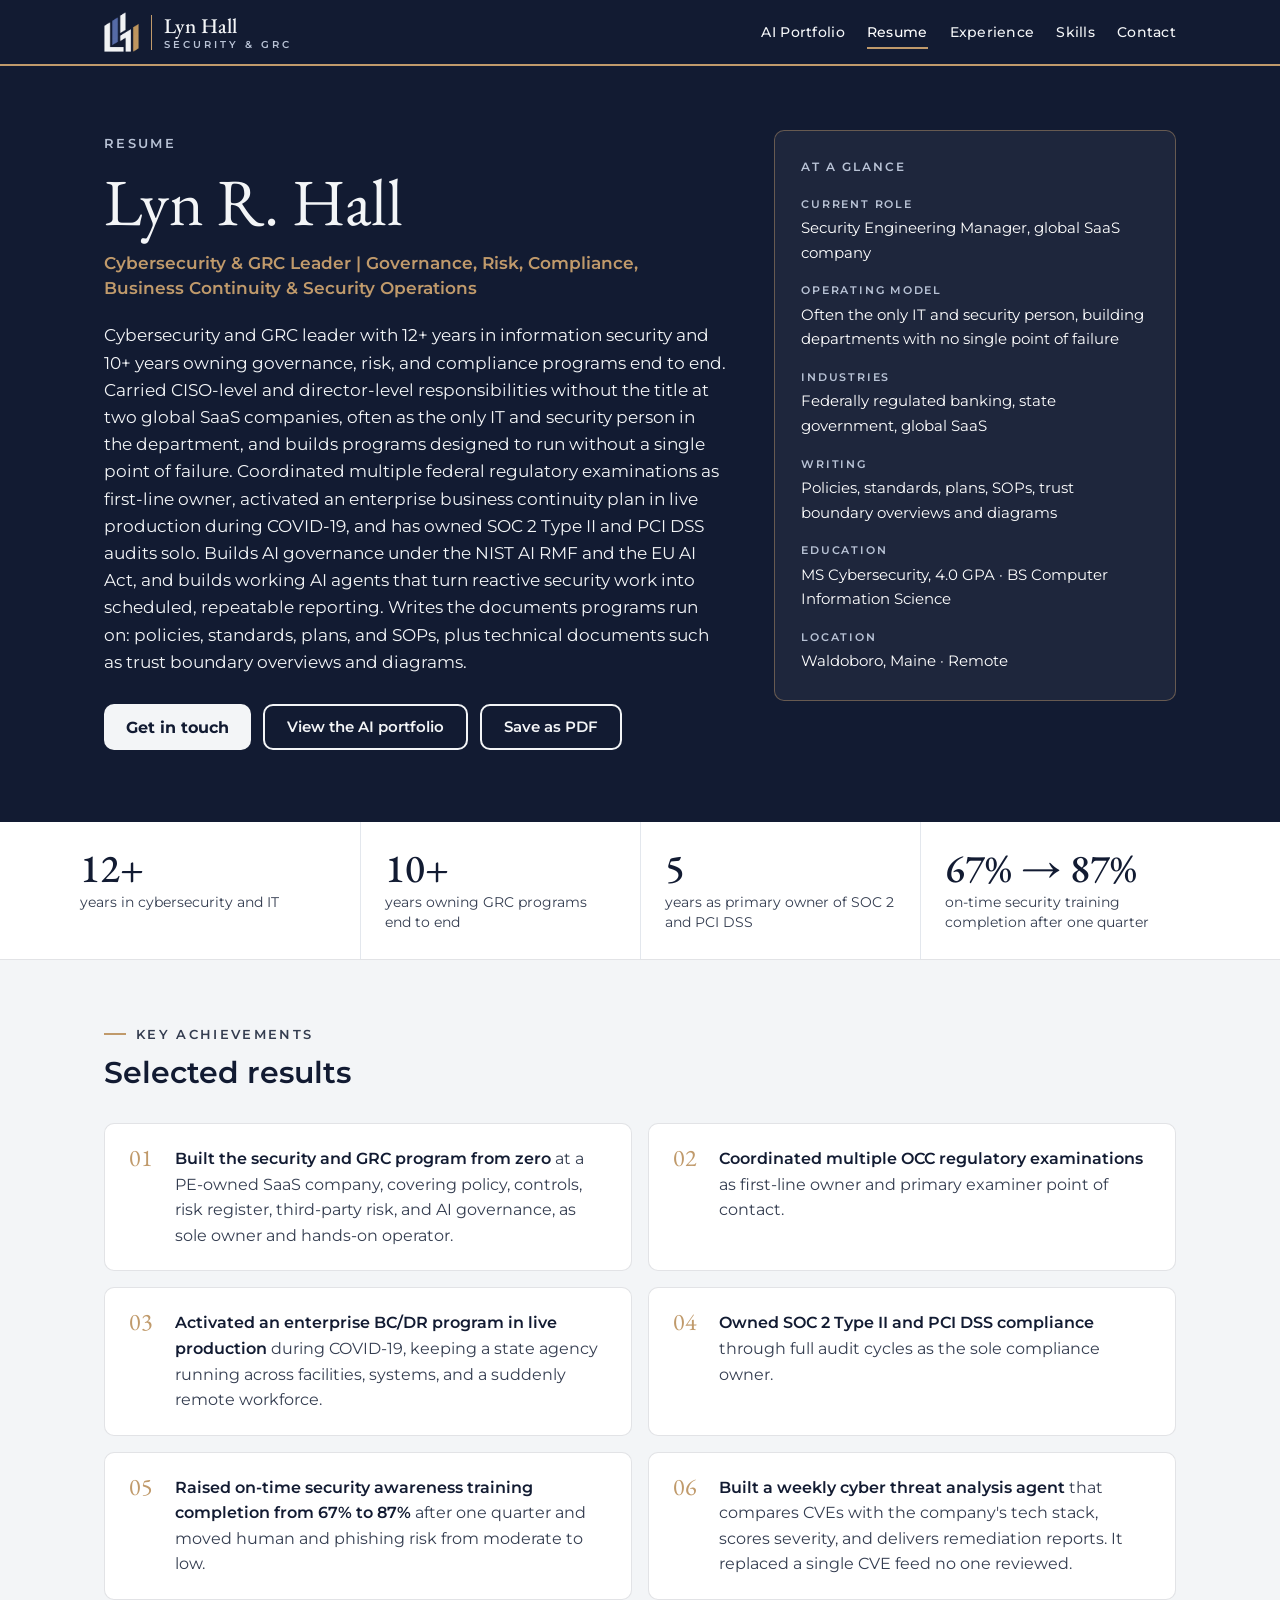
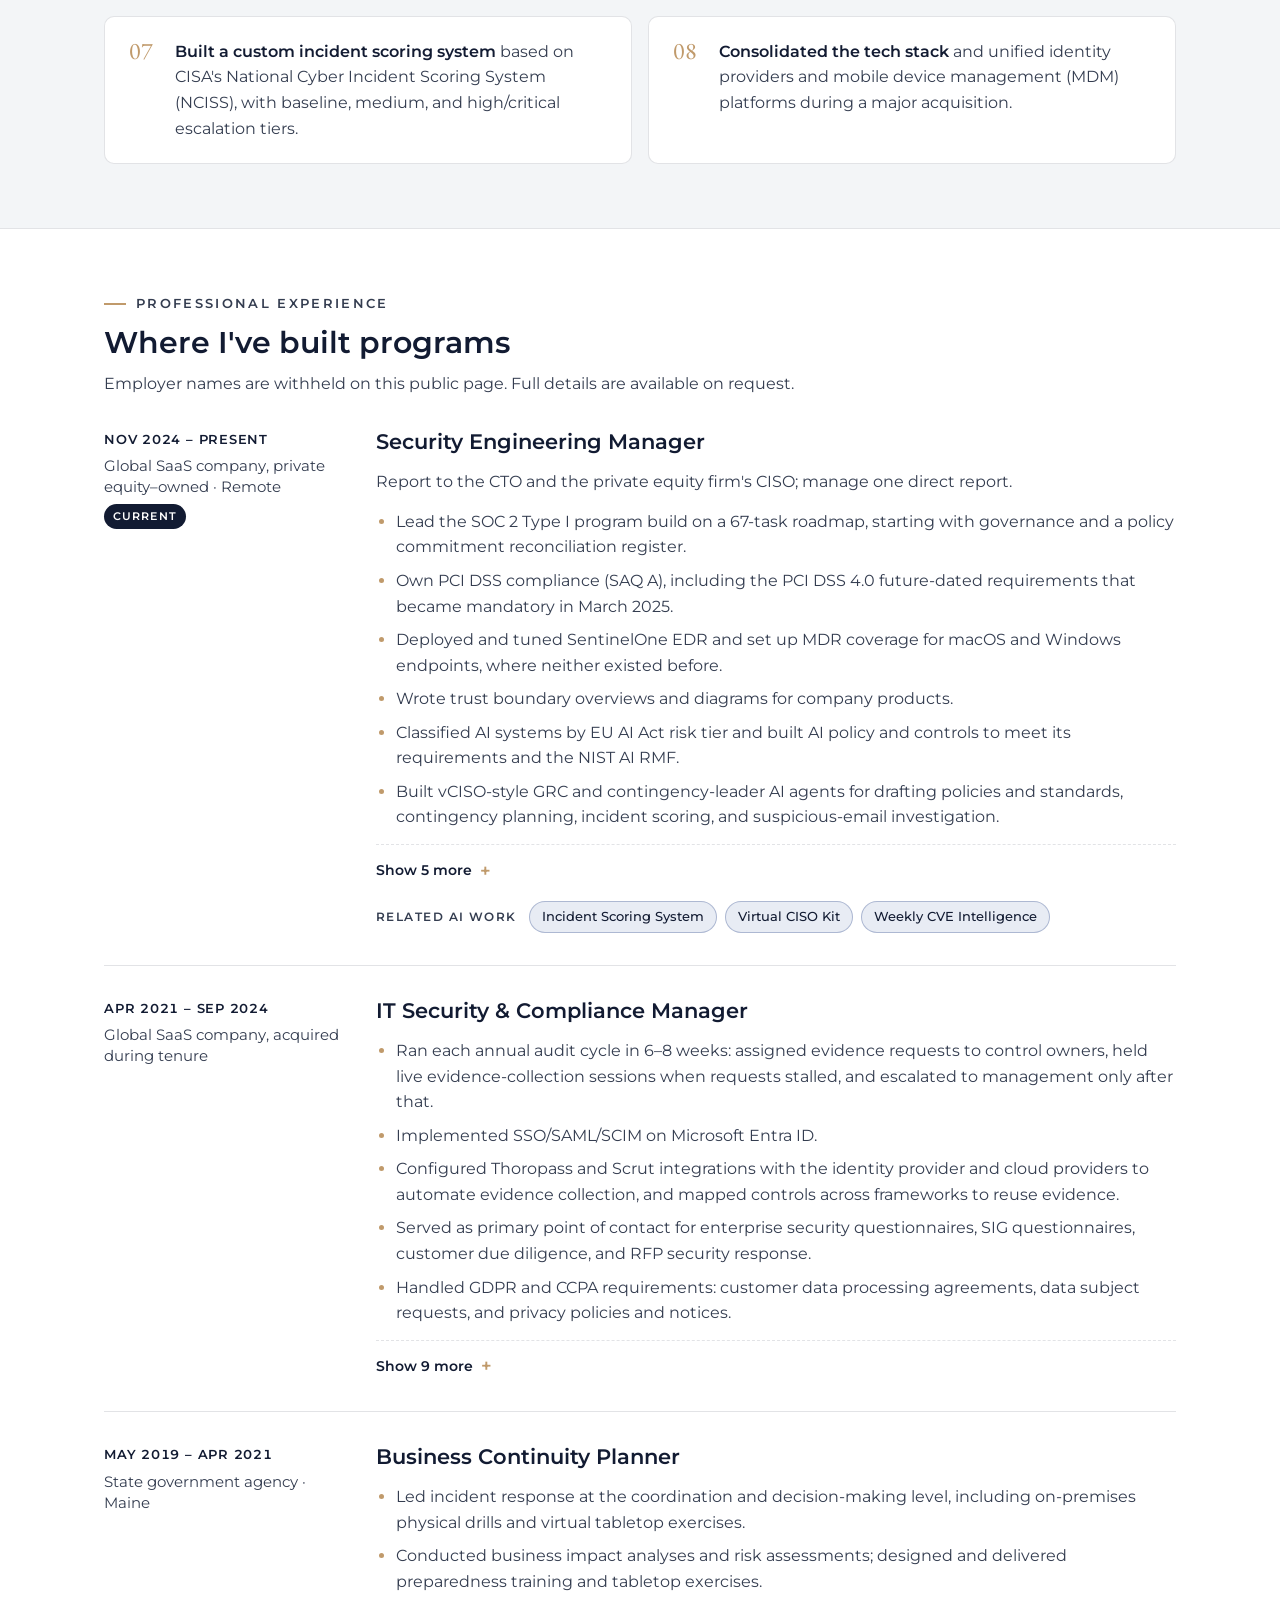
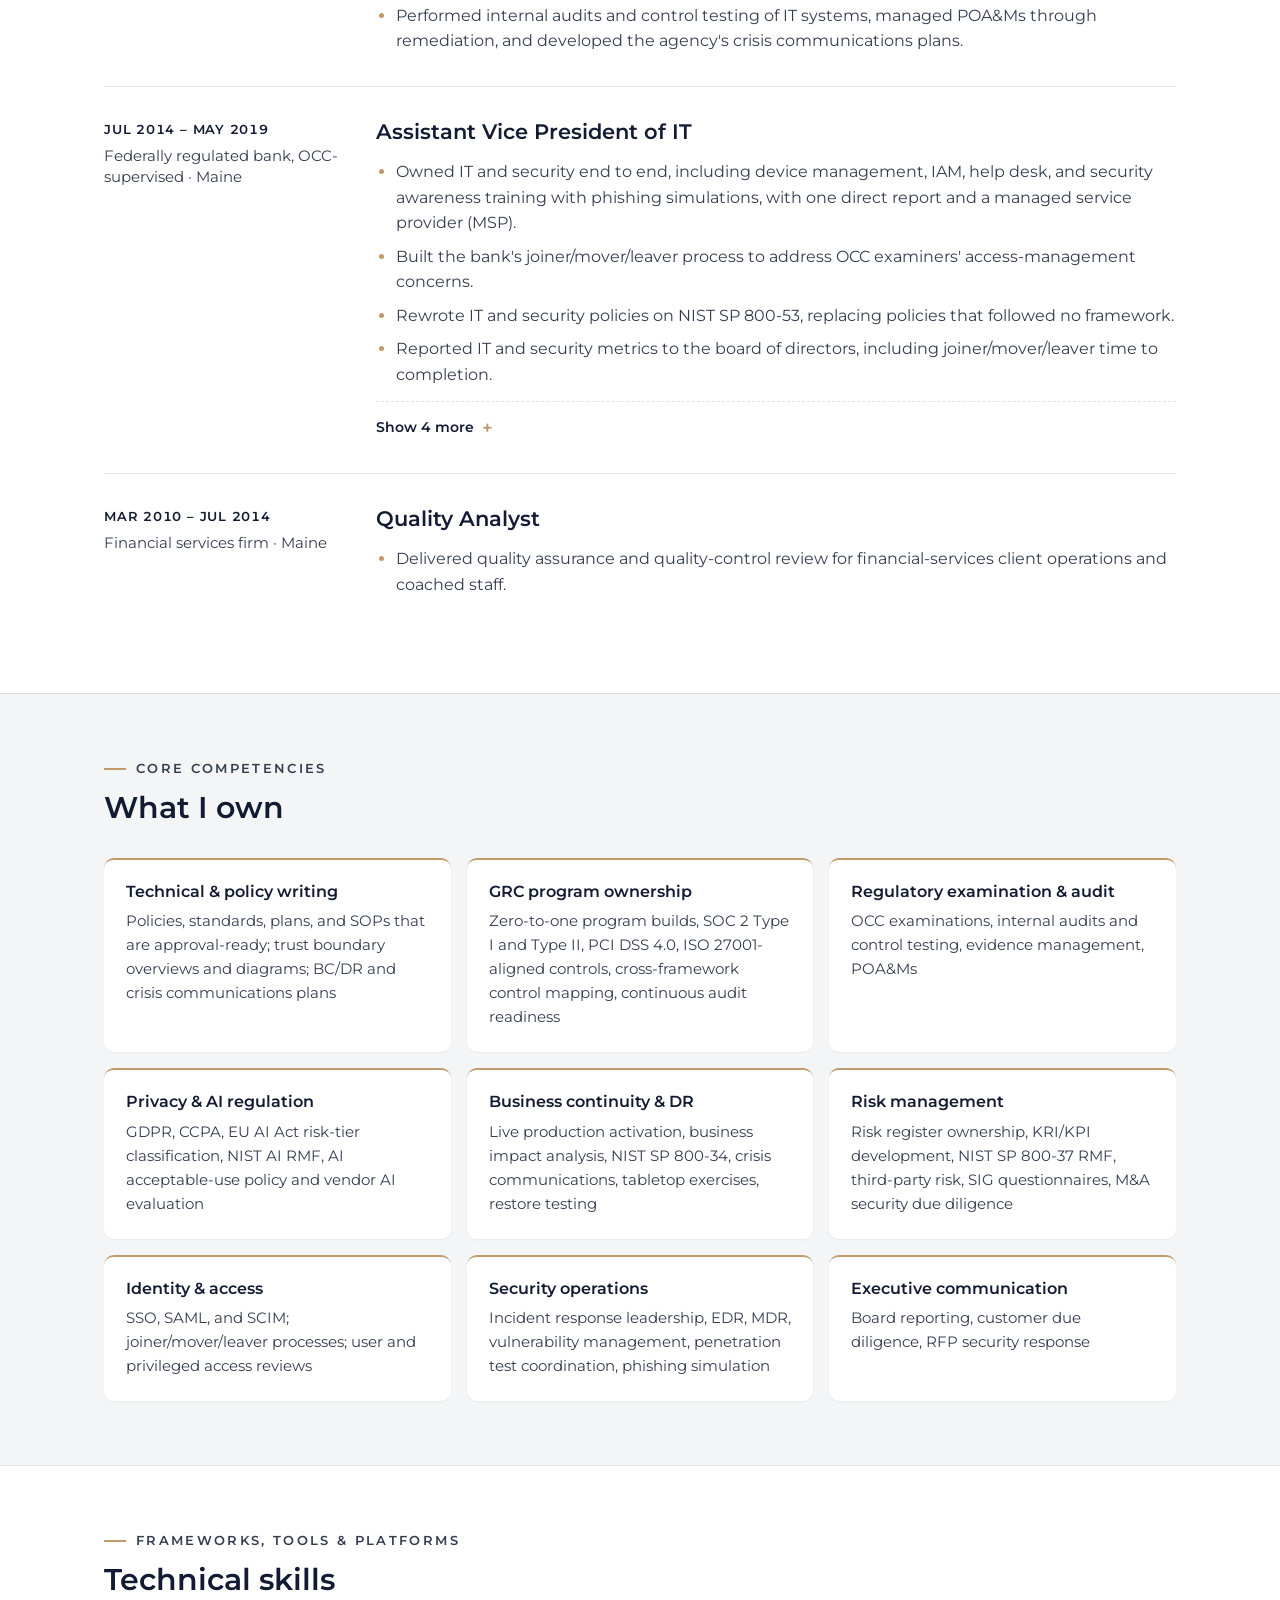
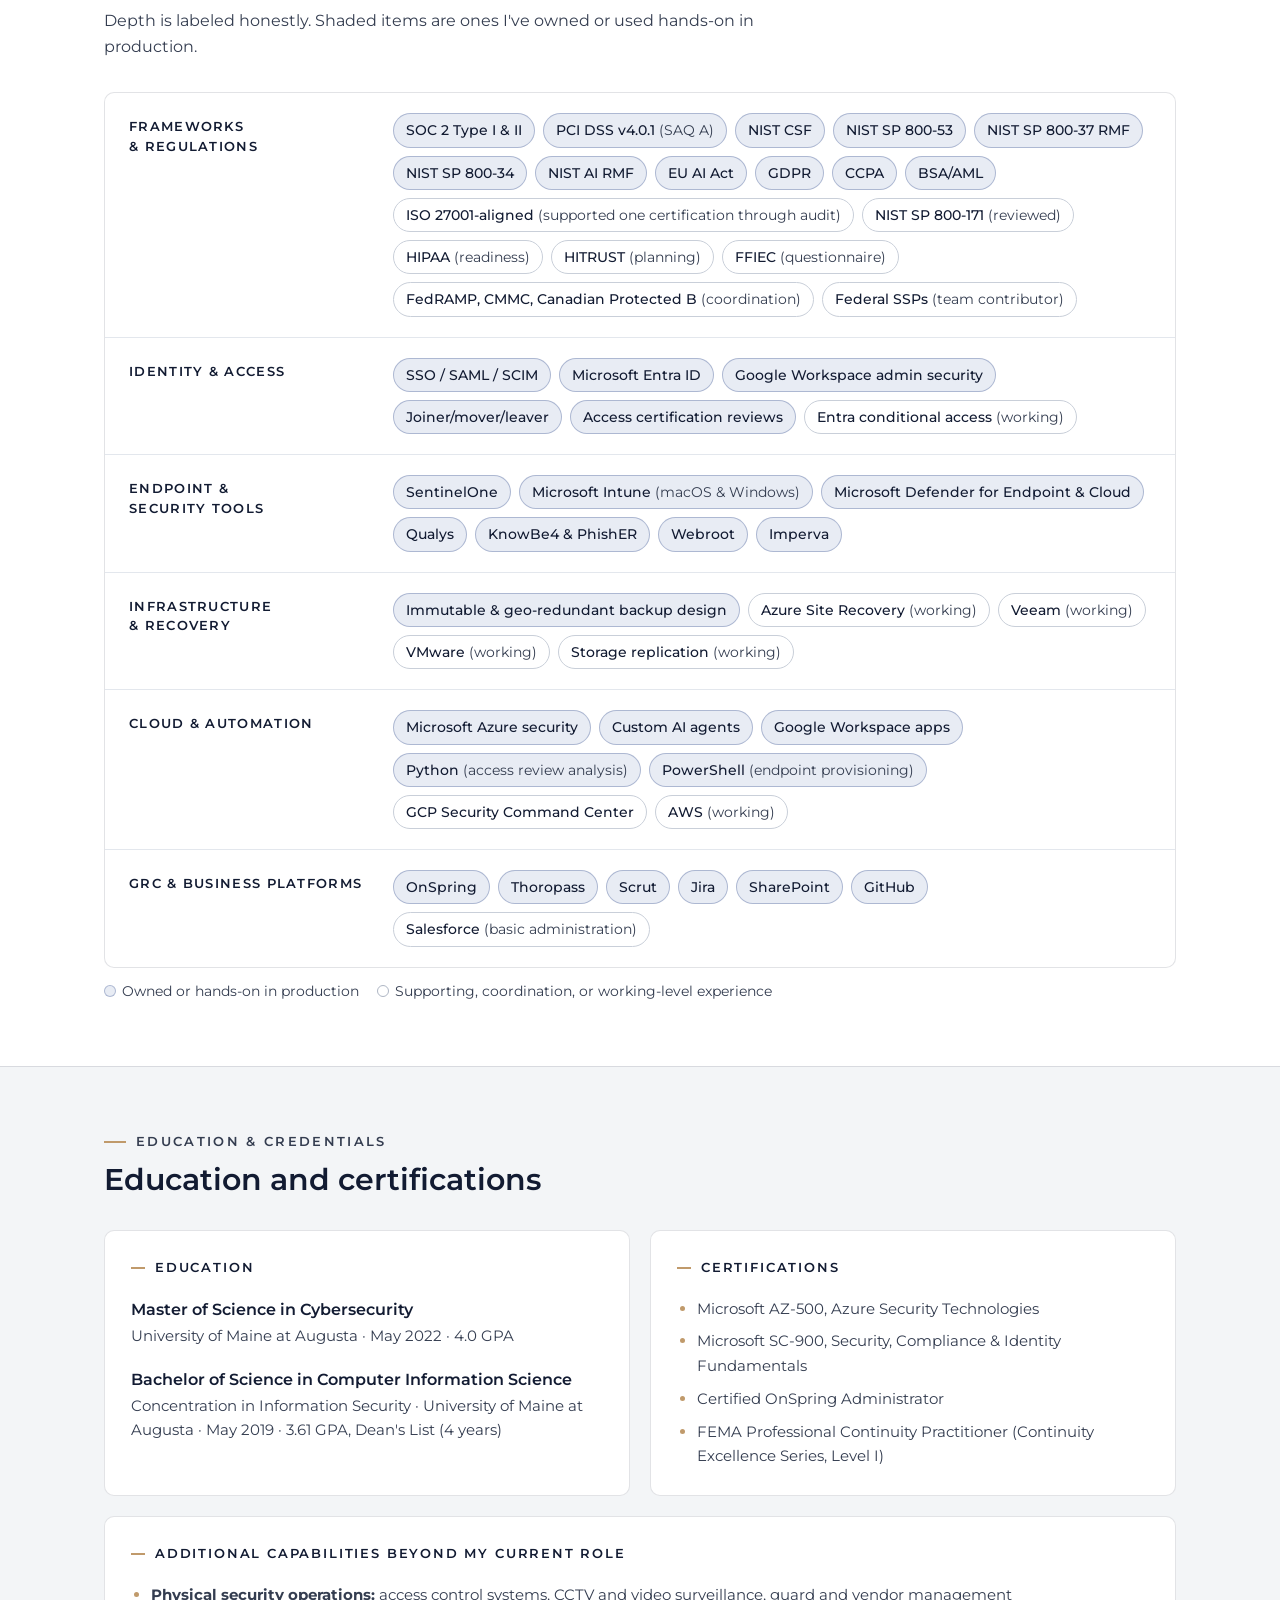
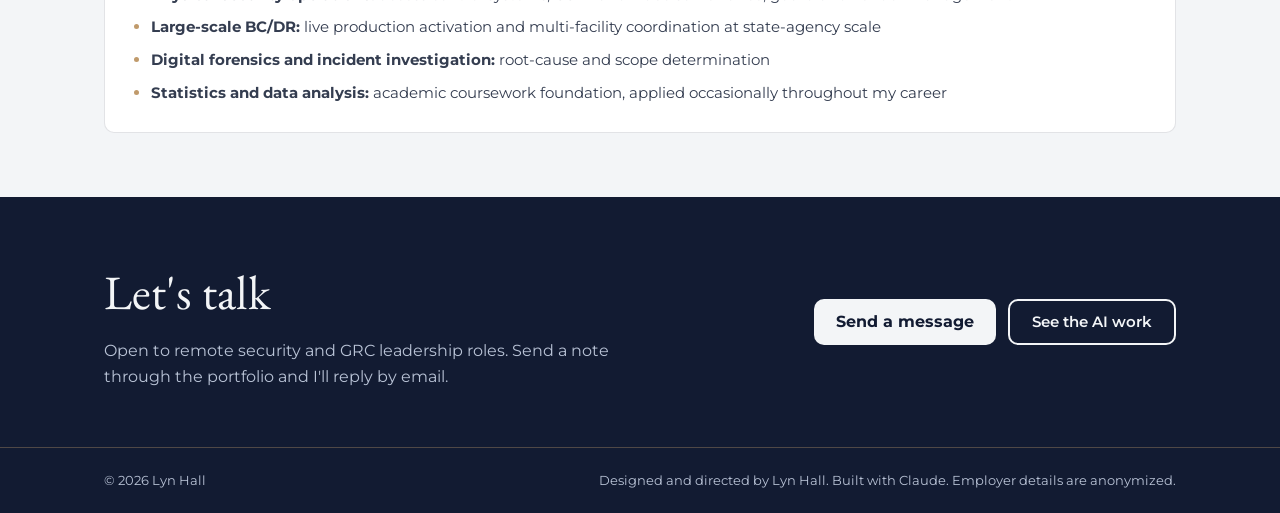
==== commit 18b40a8a: "Highlight technical and policy writing on portfolio and resume Co-Authored-By: Claude Opus 5.5 <nore" ====
--- a/resume.html
+++ b/resume.html
@@ -116,7 +116,7 @@
 .related a:hover{border-color:var(--peri);background:var(--white)}
 
 /* competencies */
-.comp{display:grid;grid-template-columns:repeat(4,minmax(0,1fr));gap:16px}
+.comp{display:grid;grid-template-columns:repeat(3,minmax(0,1fr));gap:16px}
 .comp div{background:var(--white);border-radius:var(--radius);padding:22px;border-top:2px solid var(--gold);box-shadow:0 1px 2px rgba(18,27,50,.05)}
 .comp h3{font-size:16px;font-weight:600;margin-bottom:8px;line-height:1.3}
 .comp p{font-size:14.5px}
@@ -261,7 +261,7 @@
         <h1>Lyn R. Hall</h1>
         <p class="headline">Cybersecurity &amp; GRC Leader | Governance, Risk, Compliance, Business Continuity &amp; Security Operations</p>
         <p class="print-only" style="margin-top:6px;font-size:10pt">Waldoboro, Maine · Remote · lynrhall1977-cyber.github.io/Portfolio</p>
-        <p class="summary">Cybersecurity and GRC leader with 12+ years in information security and 10+ years owning governance, risk, and compliance programs end to end. Carried CISO-level and director-level responsibilities without the title at two global SaaS companies, often as the only IT and security person in the department, and builds programs designed to run without a single point of failure. Coordinated multiple federal regulatory examinations as first-line owner, activated an enterprise business continuity plan in live production during COVID-19, and has owned SOC 2 Type II and PCI DSS audits solo. Builds AI governance under the NIST AI RMF and the EU AI Act, and builds working AI agents that turn reactive security work into scheduled, repeatable reporting.</p>
+        <p class="summary">Cybersecurity and GRC leader with 12+ years in information security and 10+ years owning governance, risk, and compliance programs end to end. Carried CISO-level and director-level responsibilities without the title at two global SaaS companies, often as the only IT and security person in the department, and builds programs designed to run without a single point of failure. Coordinated multiple federal regulatory examinations as first-line owner, activated an enterprise business continuity plan in live production during COVID-19, and has owned SOC 2 Type II and PCI DSS audits solo. Builds AI governance under the NIST AI RMF and the EU AI Act, and builds working AI agents that turn reactive security work into scheduled, repeatable reporting. Writes the documents programs run on: policies, standards, plans, and SOPs, plus technical documents such as trust boundary overviews and diagrams.</p>
         <div class="ctas">
           <a class="btn btn-cta" href="index.html#contact">Get in touch</a>
           <a class="btn btn-line" href="index.html#projects">View the AI portfolio</a>
@@ -274,6 +274,7 @@
           <div><dt>Current role</dt><dd>Security Engineering Manager, global SaaS company</dd></div>
           <div><dt>Operating model</dt><dd>Often the only IT and security person, building departments with no single point of failure</dd></div>
           <div><dt>Industries</dt><dd>Federally regulated banking, state government, global SaaS</dd></div>
+          <div><dt>Writing</dt><dd>Policies, standards, plans, SOPs, trust boundary overviews and diagrams</dd></div>
           <div><dt>Education</dt><dd>MS Cybersecurity, 4.0 GPA · BS Computer Information Science</dd></div>
           <div><dt>Location</dt><dd>Waldoboro, Maine · Remote</dd></div>
         </dl>
@@ -330,16 +331,16 @@
             <li>Lead the SOC 2 Type I program build on a 67-task roadmap, starting with governance and a policy commitment reconciliation register.</li>
             <li>Own PCI DSS compliance (SAQ A), including the PCI DSS 4.0 future-dated requirements that became mandatory in March 2025.</li>
             <li>Deployed and tuned SentinelOne EDR and set up MDR coverage for macOS and Windows endpoints, where neither existed before.</li>
+            <li>Wrote trust boundary overviews and diagrams for company products.</li>
             <li>Classified AI systems by EU AI Act risk tier and built AI policy and controls to meet its requirements and the NIST AI RMF.</li>
             <li>Built vCISO-style GRC and contingency-leader AI agents for drafting policies and standards, contingency planning, incident scoring, and suspicious-email investigation.</li>
           </ul>
           <details>
-            <summary>Show 6 more</summary>
+            <summary>Show 5 more</summary>
             <ul>
               <li>Configured and rolled out Microsoft Intune for macOS and Windows. When Engineering pushed back on losing Time Machine backups, built a separate approved-exception policy for encrypted, company-owned USB backups, so a replacement laptop is working in 1–2 hours instead of a full day.</li>
               <li>Expanded SSO/SAML/SCIM to Google Workspace as the authoritative identity provider and configured MFA, data loss prevention (DLP), sharing restrictions, and alert center monitoring.</li>
               <li>Built user access reviews from scratch: identity provider to HRIS reconciliation, terminated-account cleanup, and management-confirmed privileged access reviews.</li>
-              <li>Wrote trust boundary overviews and diagrams for company products.</li>
               <li>Negotiated vendor contracts to secure more favorable pricing, saving 10–15% on average.</li>
               <li>Built a repeatable device procurement and lifecycle process; complete annual cyber insurance renewal questionnaires and pre-acquisition security due diligence.</li>
             </ul>
@@ -441,6 +442,7 @@
         <h2 id="comp-h">What I own</h2>
       </div>
       <div class="comp">
+        <div><h3>Technical &amp; policy writing</h3><p>Policies, standards, plans, and SOPs that are approval-ready; trust boundary overviews and diagrams; BC/DR and crisis communications plans</p></div>
         <div><h3>GRC program ownership</h3><p>Zero-to-one program builds, SOC 2 Type I and Type II, PCI DSS 4.0, ISO 27001-aligned controls, cross-framework control mapping, continuous audit readiness</p></div>
         <div><h3>Regulatory examination &amp; audit</h3><p>OCC examinations, internal audits and control testing, evidence management, POA&amp;Ms</p></div>
         <div><h3>Privacy &amp; AI regulation</h3><p>GDPR, CCPA, EU AI Act risk-tier classification, NIST AI RMF, AI acceptable-use policy and vendor AI evaluation</p></div>
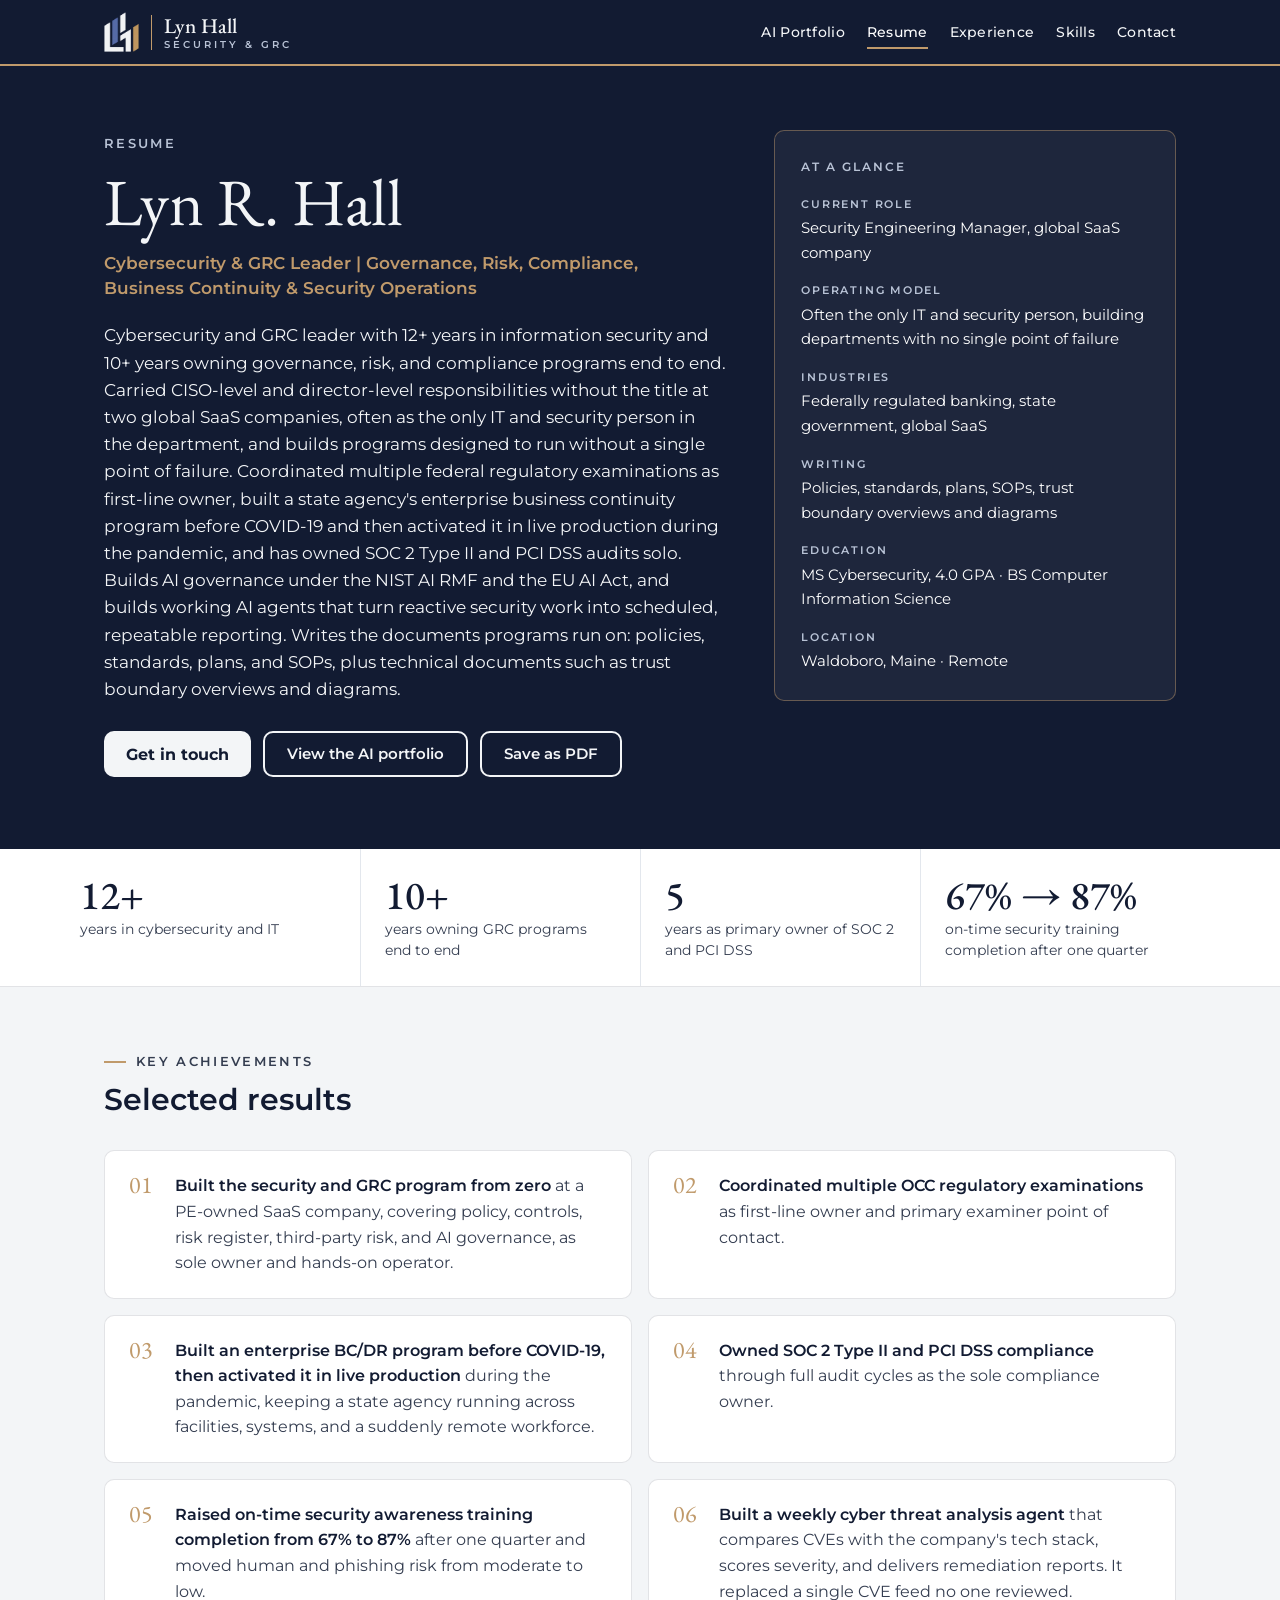
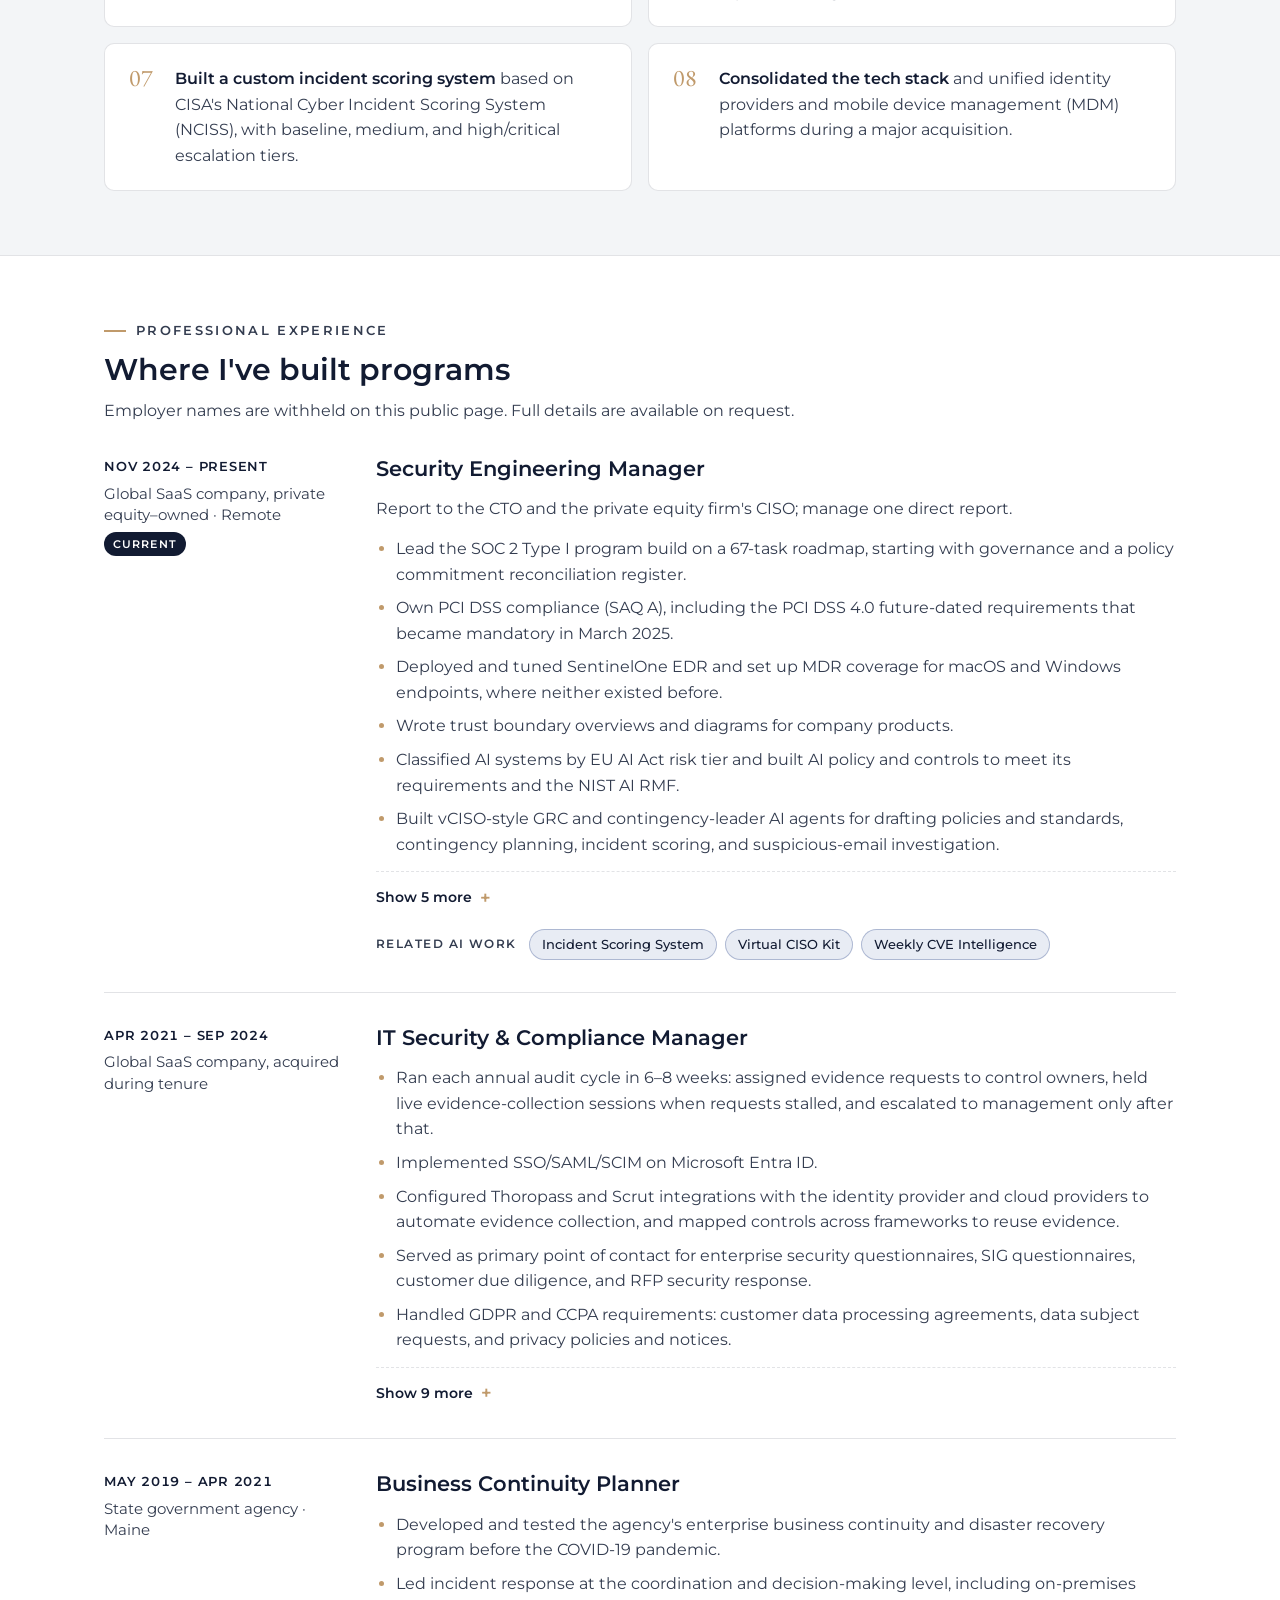
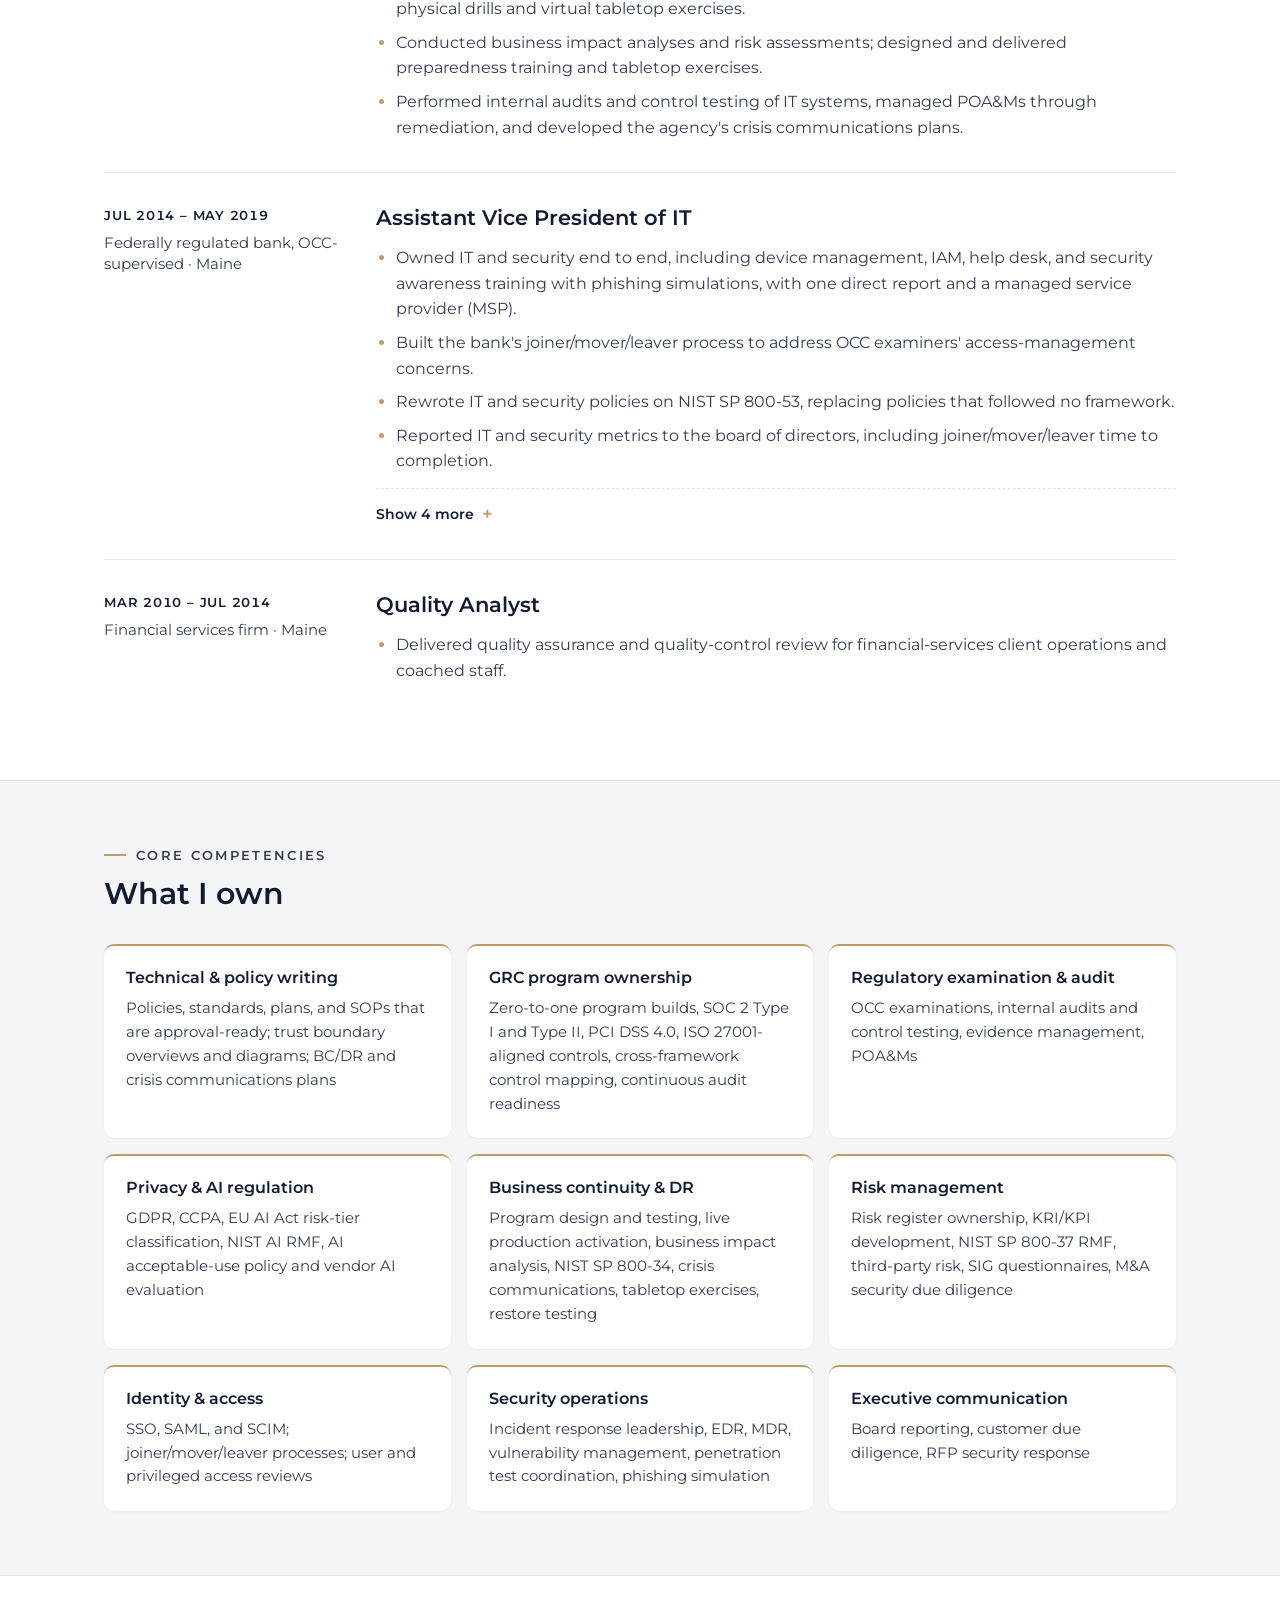
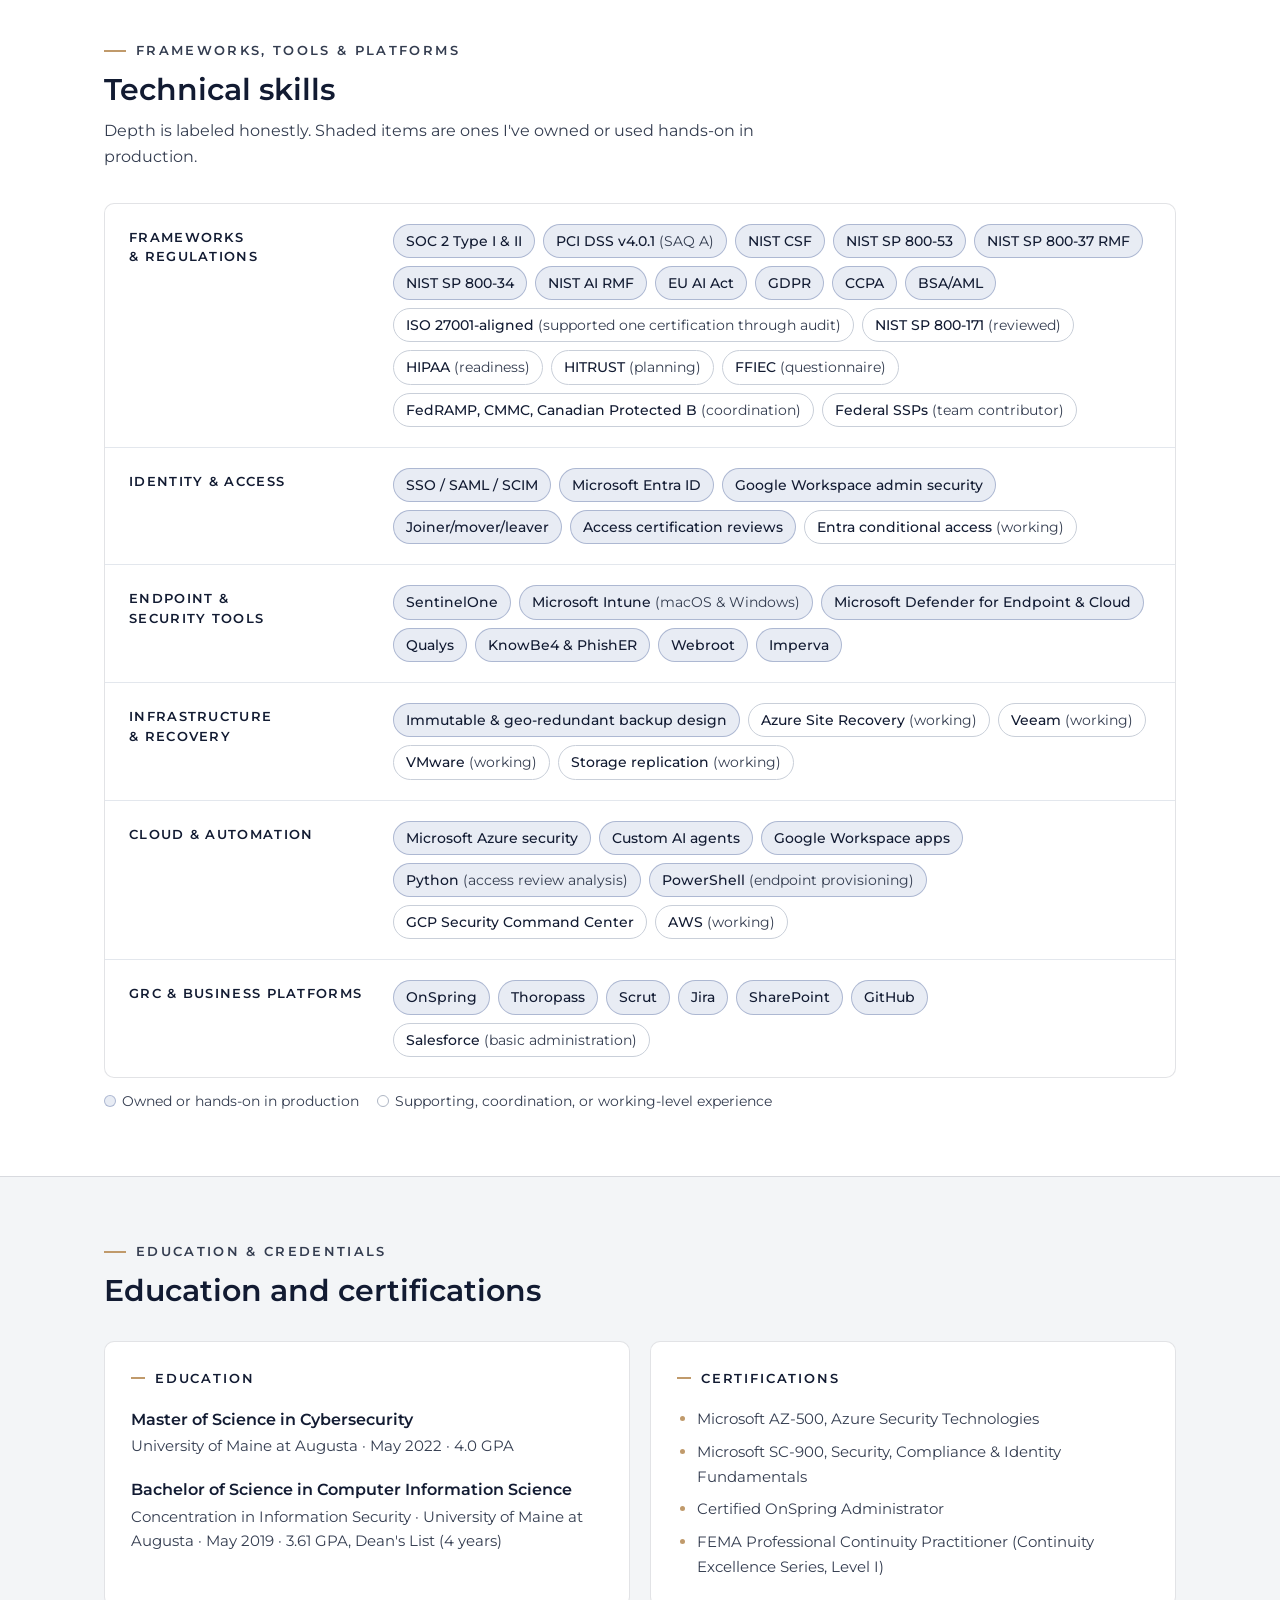
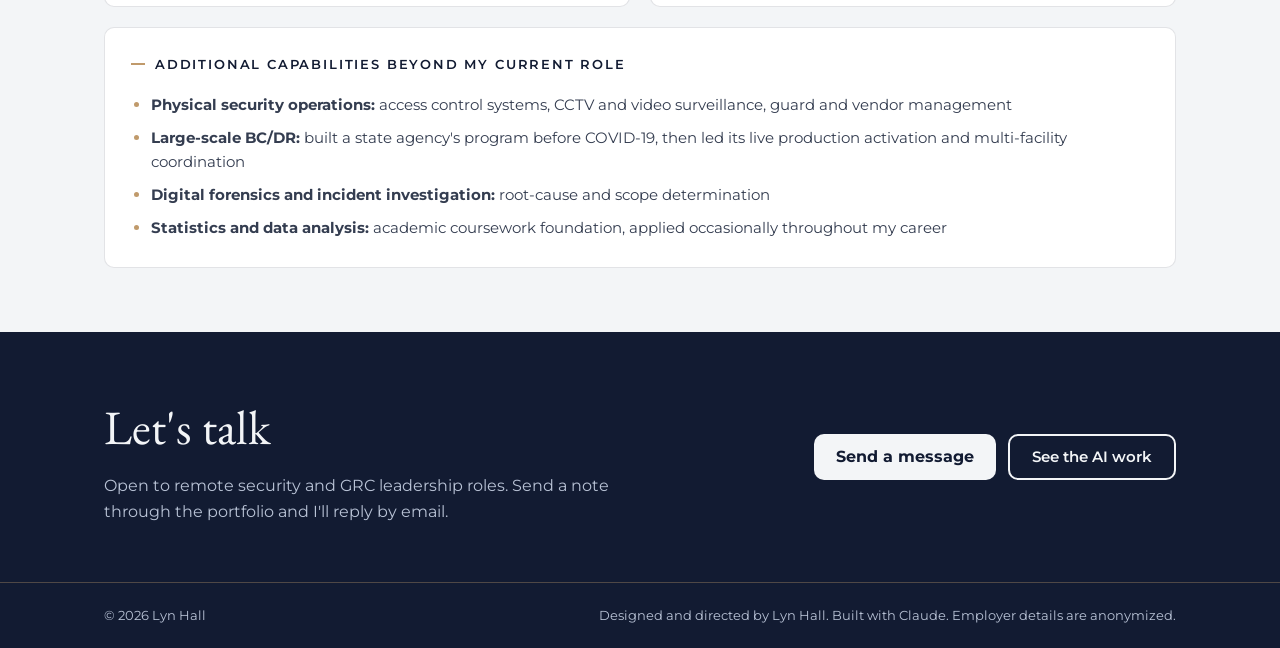
==== commit 4e27c180: "Clarify BC/DR program was built before COVID-19, then activated Co-Authored-By: Claude Opus 5.5 <nor" ====
--- a/resume.html
+++ b/resume.html
@@ -261,7 +261,7 @@
         <h1>Lyn R. Hall</h1>
         <p class="headline">Cybersecurity &amp; GRC Leader | Governance, Risk, Compliance, Business Continuity &amp; Security Operations</p>
         <p class="print-only" style="margin-top:6px;font-size:10pt">Waldoboro, Maine · Remote · lynrhall1977-cyber.github.io/Portfolio</p>
-        <p class="summary">Cybersecurity and GRC leader with 12+ years in information security and 10+ years owning governance, risk, and compliance programs end to end. Carried CISO-level and director-level responsibilities without the title at two global SaaS companies, often as the only IT and security person in the department, and builds programs designed to run without a single point of failure. Coordinated multiple federal regulatory examinations as first-line owner, activated an enterprise business continuity plan in live production during COVID-19, and has owned SOC 2 Type II and PCI DSS audits solo. Builds AI governance under the NIST AI RMF and the EU AI Act, and builds working AI agents that turn reactive security work into scheduled, repeatable reporting. Writes the documents programs run on: policies, standards, plans, and SOPs, plus technical documents such as trust boundary overviews and diagrams.</p>
+        <p class="summary">Cybersecurity and GRC leader with 12+ years in information security and 10+ years owning governance, risk, and compliance programs end to end. Carried CISO-level and director-level responsibilities without the title at two global SaaS companies, often as the only IT and security person in the department, and builds programs designed to run without a single point of failure. Coordinated multiple federal regulatory examinations as first-line owner, built a state agency's enterprise business continuity program before COVID-19 and then activated it in live production during the pandemic, and has owned SOC 2 Type II and PCI DSS audits solo. Builds AI governance under the NIST AI RMF and the EU AI Act, and builds working AI agents that turn reactive security work into scheduled, repeatable reporting. Writes the documents programs run on: policies, standards, plans, and SOPs, plus technical documents such as trust boundary overviews and diagrams.</p>
         <div class="ctas">
           <a class="btn btn-cta" href="index.html#contact">Get in touch</a>
           <a class="btn btn-line" href="index.html#projects">View the AI portfolio</a>
@@ -300,7 +300,7 @@
       <ol class="wins">
         <li><b>Built the security and GRC program from zero</b> at a PE-owned SaaS company, covering policy, controls, risk register, third-party risk, and AI governance, as sole owner and hands-on operator.</li>
         <li><b>Coordinated multiple OCC regulatory examinations</b> as first-line owner and primary examiner point of contact.</li>
-        <li><b>Activated an enterprise BC/DR program in live production</b> during COVID-19, keeping a state agency running across facilities, systems, and a suddenly remote workforce.</li>
+        <li><b>Built an enterprise BC/DR program before COVID-19, then activated it in live production</b> during the pandemic, keeping a state agency running across facilities, systems, and a suddenly remote workforce.</li>
         <li><b>Owned SOC 2 Type II and PCI DSS compliance</b> through full audit cycles as the sole compliance owner.</li>
         <li><b>Raised on-time security awareness training completion from 67% to 87%</b> after one quarter and moved human and phishing risk from moderate to low.</li>
         <li><b>Built a weekly cyber threat analysis agent</b> that compares CVEs with the company's tech stack, scores severity, and delivers remediation reports. It replaced a single CVE feed no one reviewed.</li>
@@ -388,6 +388,7 @@
         <div class="what">
           <h3>Business Continuity Planner</h3>
           <ul>
+            <li>Developed and tested the agency's enterprise business continuity and disaster recovery program before the COVID-19 pandemic.</li>
             <li>Led incident response at the coordination and decision-making level, including on-premises physical drills and virtual tabletop exercises.</li>
             <li>Conducted business impact analyses and risk assessments; designed and delivered preparedness training and tabletop exercises.</li>
             <li>Performed internal audits and control testing of IT systems, managed POA&amp;Ms through remediation, and developed the agency's crisis communications plans.</li>
@@ -446,7 +447,7 @@
         <div><h3>GRC program ownership</h3><p>Zero-to-one program builds, SOC 2 Type I and Type II, PCI DSS 4.0, ISO 27001-aligned controls, cross-framework control mapping, continuous audit readiness</p></div>
         <div><h3>Regulatory examination &amp; audit</h3><p>OCC examinations, internal audits and control testing, evidence management, POA&amp;Ms</p></div>
         <div><h3>Privacy &amp; AI regulation</h3><p>GDPR, CCPA, EU AI Act risk-tier classification, NIST AI RMF, AI acceptable-use policy and vendor AI evaluation</p></div>
-        <div><h3>Business continuity &amp; DR</h3><p>Live production activation, business impact analysis, NIST SP 800-34, crisis communications, tabletop exercises, restore testing</p></div>
+        <div><h3>Business continuity &amp; DR</h3><p>Program design and testing, live production activation, business impact analysis, NIST SP 800-34, crisis communications, tabletop exercises, restore testing</p></div>
         <div><h3>Risk management</h3><p>Risk register ownership, KRI/KPI development, NIST SP 800-37 RMF, third-party risk, SIG questionnaires, M&amp;A security due diligence</p></div>
         <div><h3>Identity &amp; access</h3><p>SSO, SAML, and SCIM; joiner/mover/leaver processes; user and privileged access reviews</p></div>
         <div><h3>Security operations</h3><p>Incident response leadership, EDR, MDR, vulnerability management, penetration test coordination, phishing simulation</p></div>
@@ -512,7 +513,7 @@
         <h3>Additional capabilities beyond my current role</h3>
         <ul>
           <li><b>Physical security operations:</b> access control systems, CCTV and video surveillance, guard and vendor management</li>
-          <li><b>Large-scale BC/DR:</b> live production activation and multi-facility coordination at state-agency scale</li>
+          <li><b>Large-scale BC/DR:</b> built a state agency's program before COVID-19, then led its live production activation and multi-facility coordination</li>
           <li><b>Digital forensics and incident investigation:</b> root-cause and scope determination</li>
           <li><b>Statistics and data analysis:</b> academic coursework foundation, applied occasionally throughout my career</li>
         </ul>
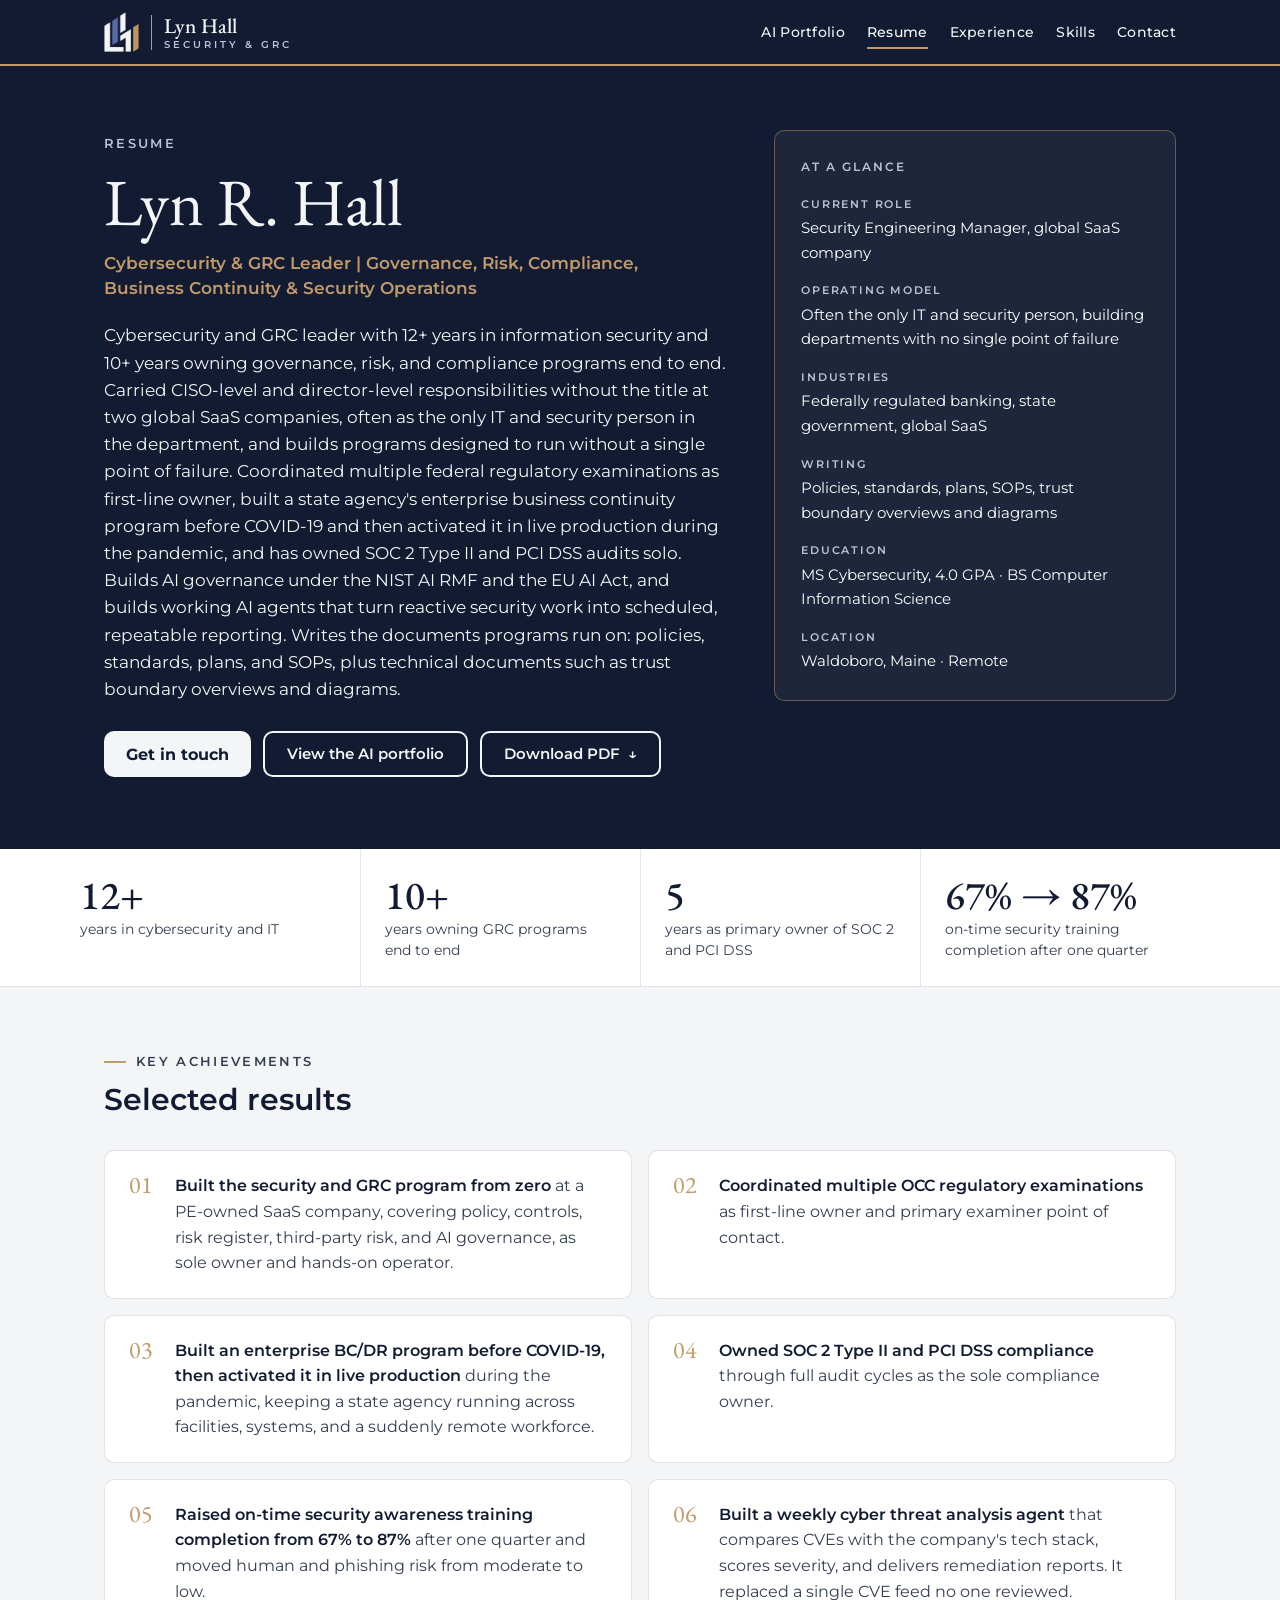
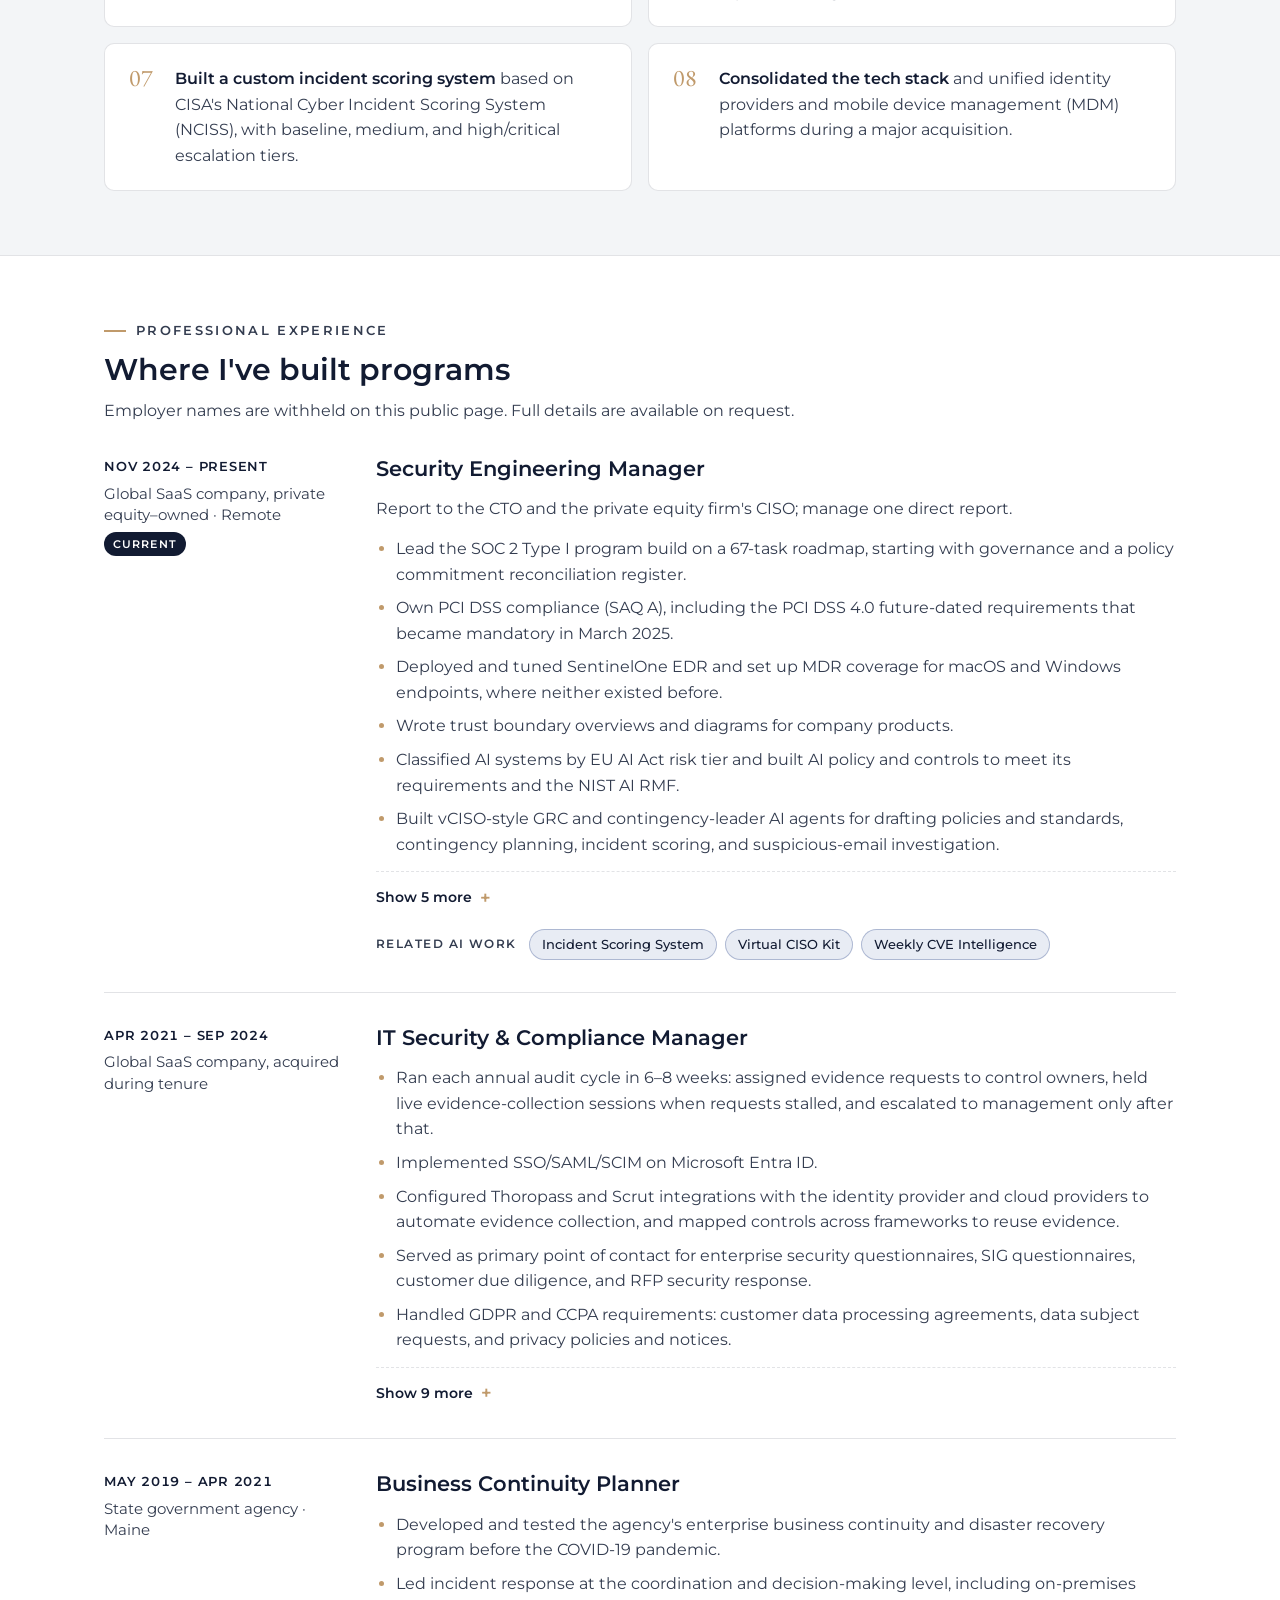
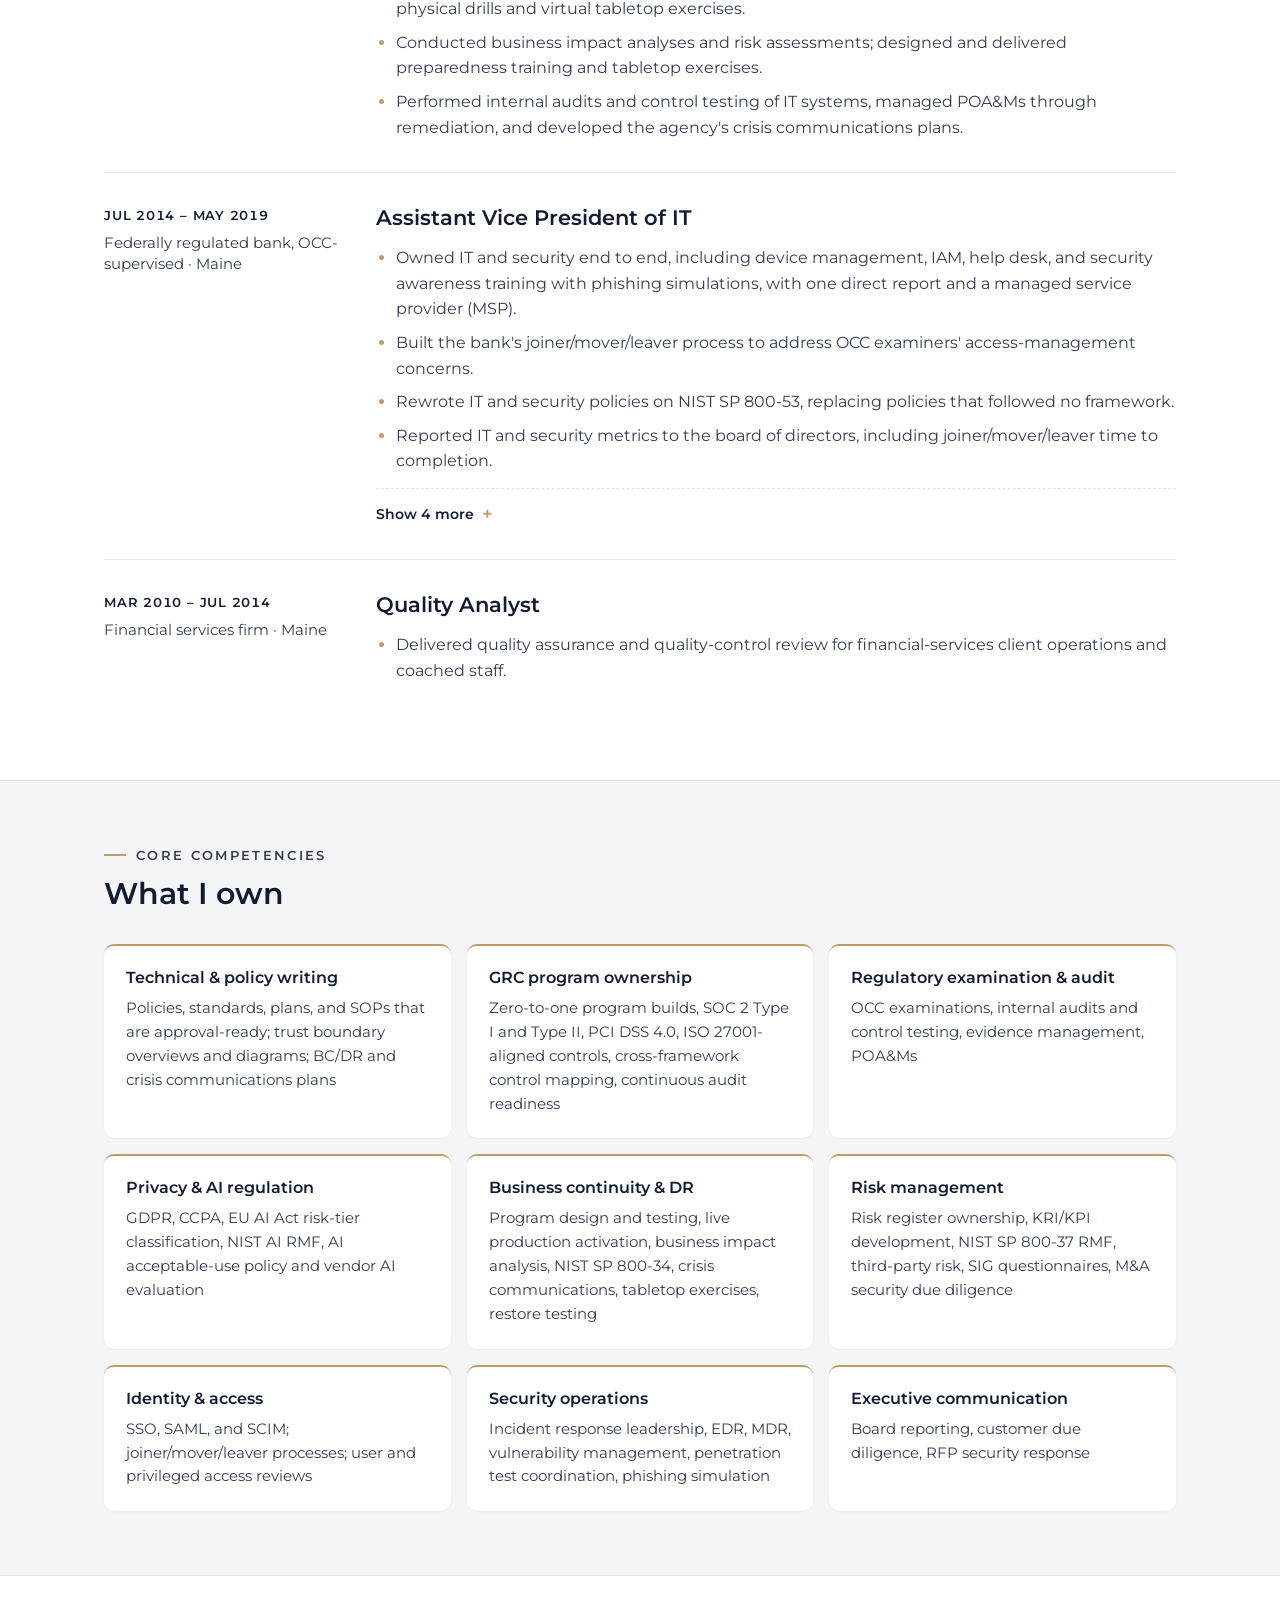
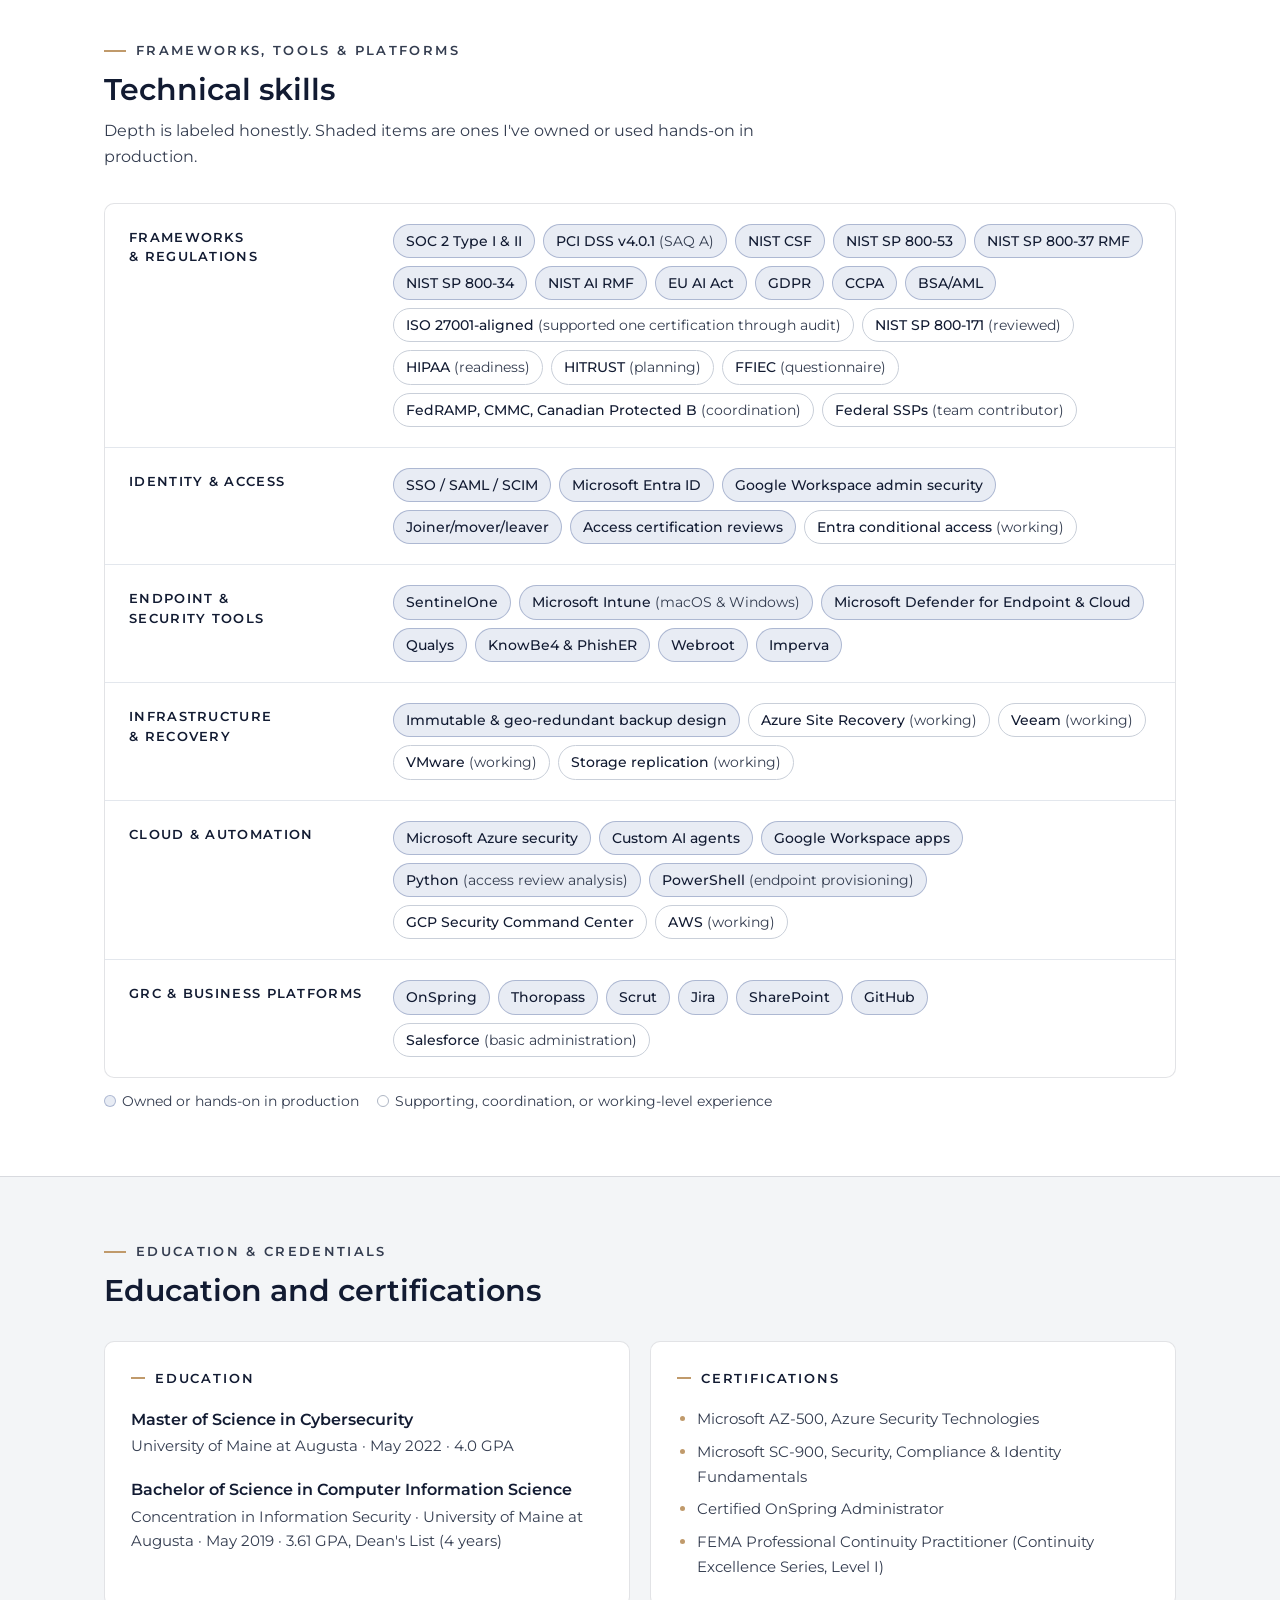
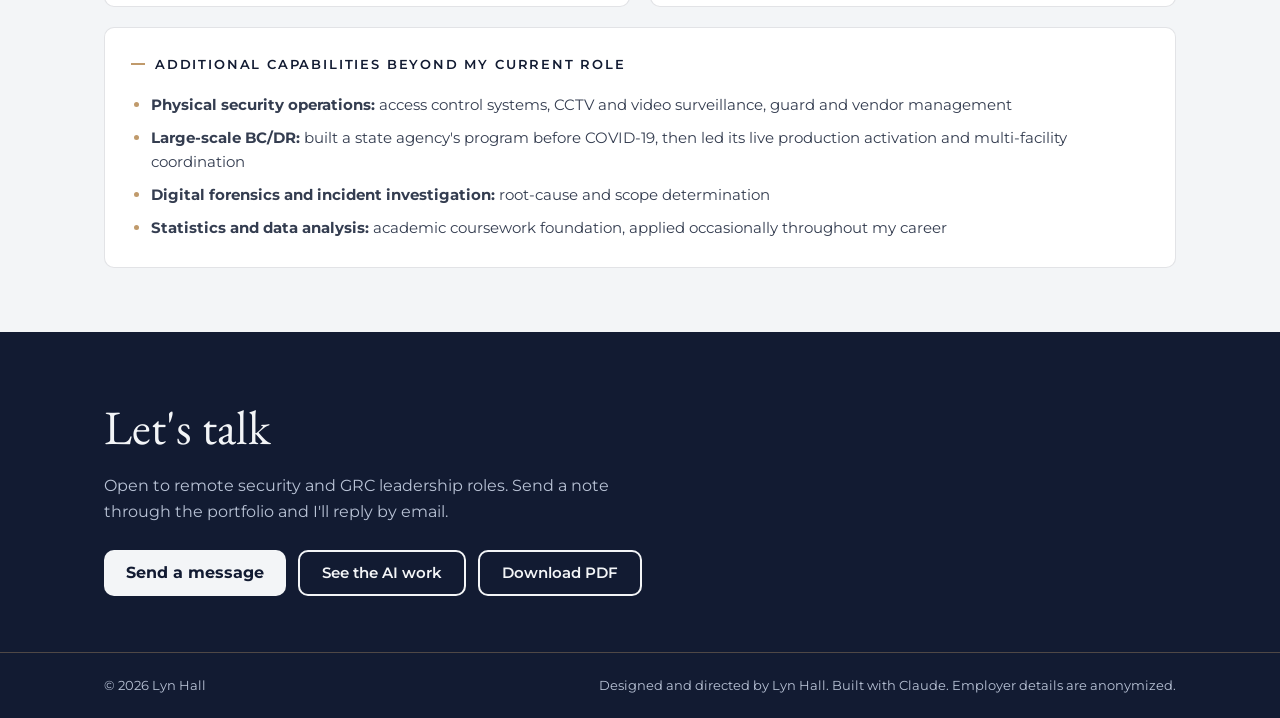
==== commit e2ebe21f: "Add downloadable resume PDF with brand fonts Co-Authored-By: Claude Opus 5.5 <noreply@anthropic.com>" ====
--- a/resume.html
+++ b/resume.html
@@ -181,7 +181,7 @@
 
 /* print: a clean, ink-light resume when saved as PDF */
 @media print{
-  @page{margin:0.55in 0.6in}
+  @page{margin:0.5in 0.55in}
   body{background:#fff;color:#1f2633;font-size:9.8pt;line-height:1.38}
   h2,h3,.sec-head{break-after:avoid-page}
   li{break-inside:avoid}
@@ -229,7 +229,10 @@
   .chips span:not(:last-child)::after{content:"; "}
   .legend{display:none}
   .two{display:block}
-  .panel{border:0;padding:0;margin-bottom:8px;gap:6px}
+  .panel{border:0;padding:0;margin-bottom:6px;gap:4px}
+  .panel ul{gap:1px;font-size:9.8pt}
+  .entry b{font-size:10.5pt}
+  .entry span{font-size:9.8pt}
   .panel h3::before{content:none}
   a{color:inherit;text-decoration:none}
 }
@@ -265,7 +268,7 @@
         <div class="ctas">
           <a class="btn btn-cta" href="index.html#contact">Get in touch</a>
           <a class="btn btn-line" href="index.html#projects">View the AI portfolio</a>
-          <button class="btn btn-line" type="button" id="print-btn">Save as PDF</button>
+          <a class="btn btn-line" href="Lyn-Hall-Resume.pdf" download="Lyn Hall - Resume.pdf" type="application/pdf">Download PDF <span aria-hidden="true">&#8595;</span></a>
         </div>
       </div>
       <aside class="glance" aria-labelledby="glance-h">
@@ -530,6 +533,7 @@
       <div class="ctas">
         <a class="btn btn-cta" href="index.html#contact">Send a message</a>
         <a class="btn btn-line" href="index.html#projects">See the AI work</a>
+        <a class="btn btn-line" href="Lyn-Hall-Resume.pdf" download="Lyn Hall - Resume.pdf" type="application/pdf">Download PDF</a>
       </div>
     </div>
   </section>
@@ -540,13 +544,11 @@
 </footer>
 <script>
 (function(){
-  var b=document.getElementById('print-btn');
   var ds=[].slice.call(document.querySelectorAll('details')), was=[];
   function openAll(){ was=ds.map(function(d){return d.open}); ds.forEach(function(d){d.open=true}); }
   function restore(){ ds.forEach(function(d,i){d.open=was[i]}); }
   window.addEventListener('beforeprint',openAll);
   window.addEventListener('afterprint',restore);
-  if(b) b.addEventListener('click',function(){ window.print(); });
   ds.forEach(function(d){
     var s=d.querySelector('summary'), n=d.querySelectorAll('li').length;
     d.addEventListener('toggle',function(){ s.textContent=d.open?'Show fewer':'Show '+n+' more'; });
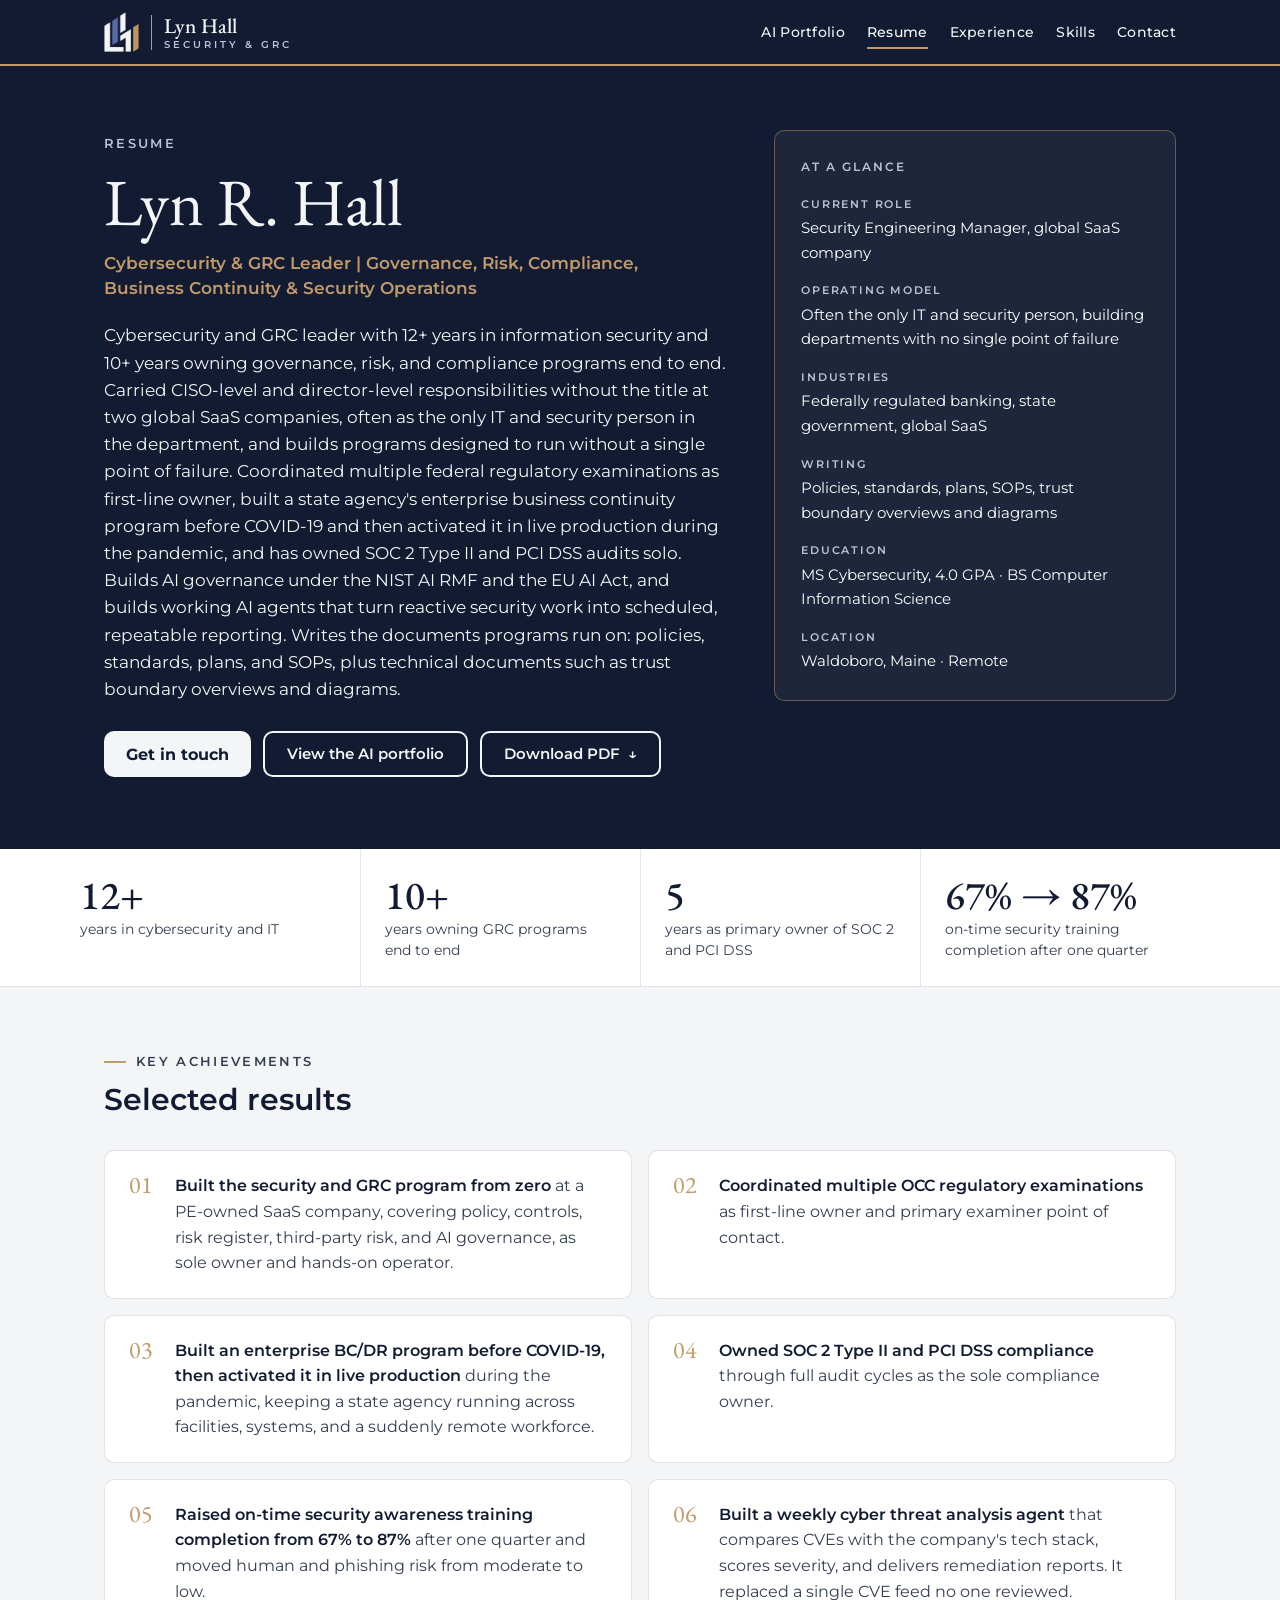
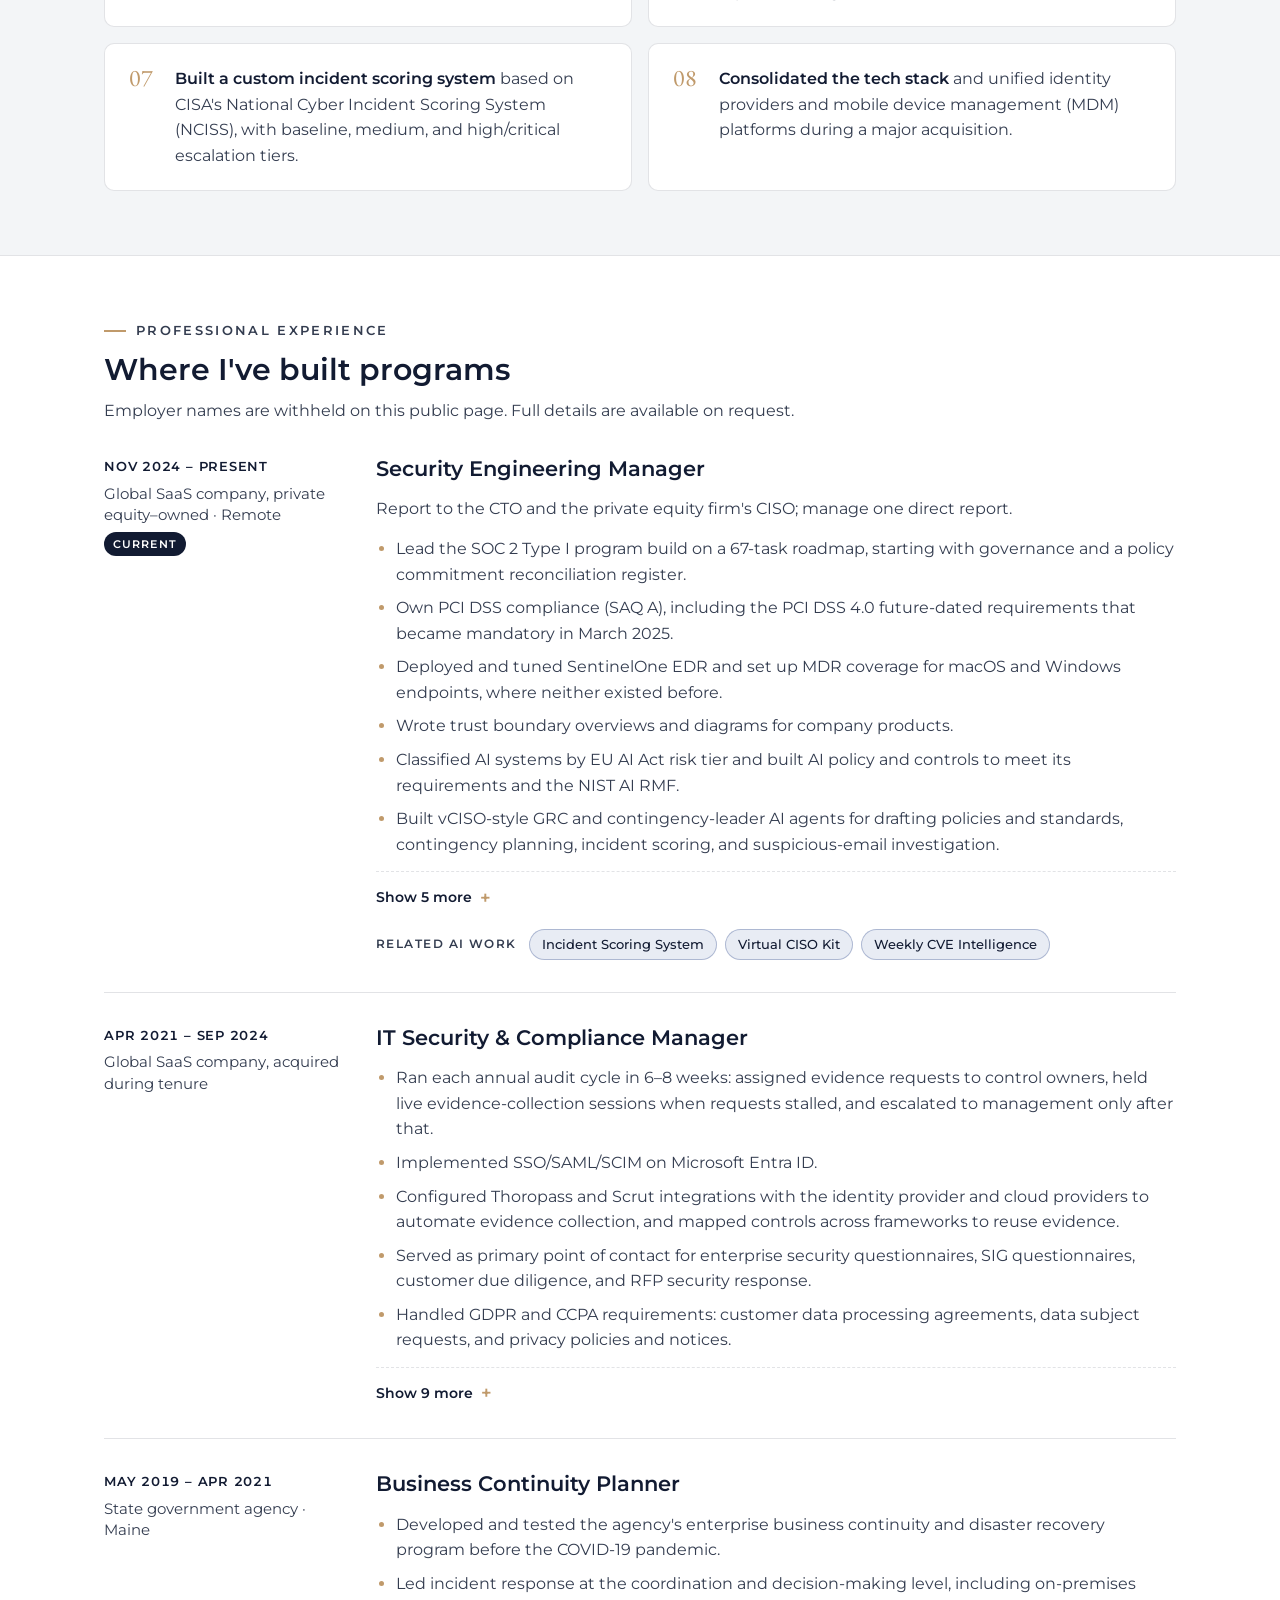
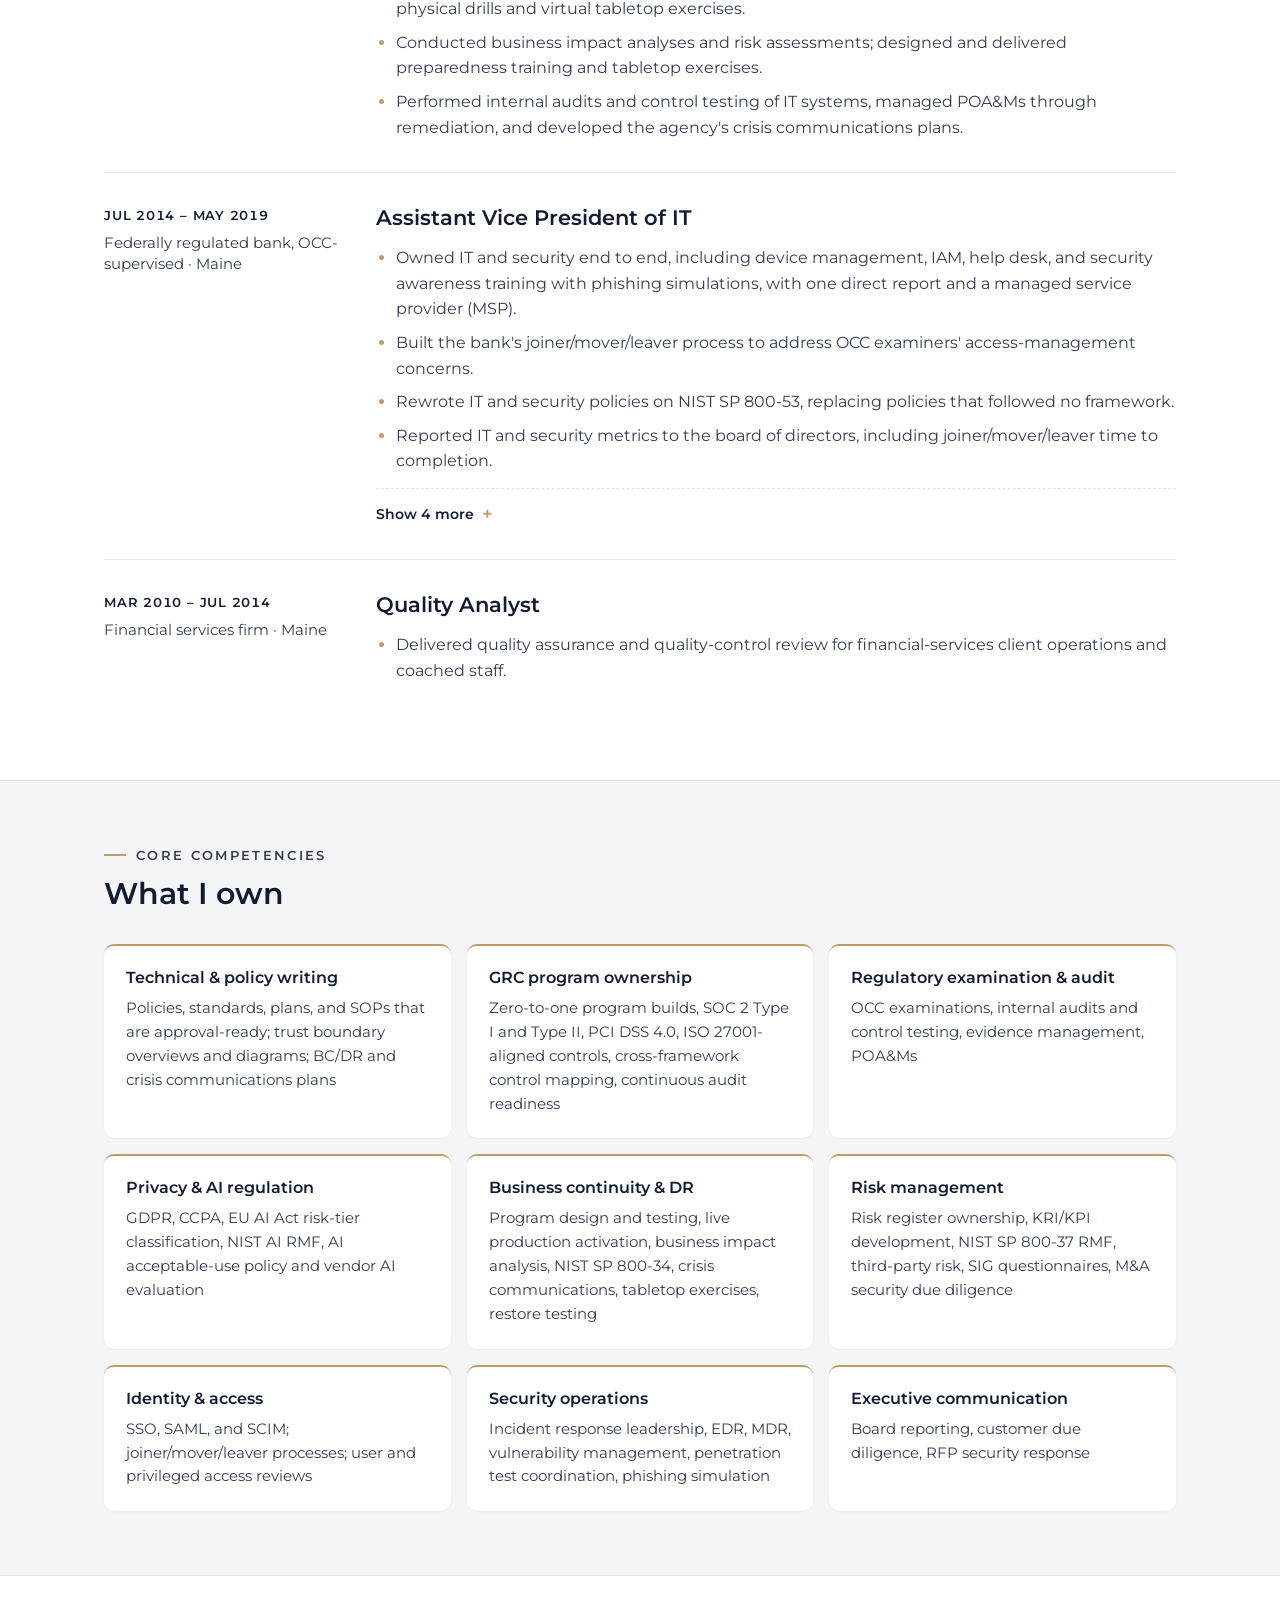
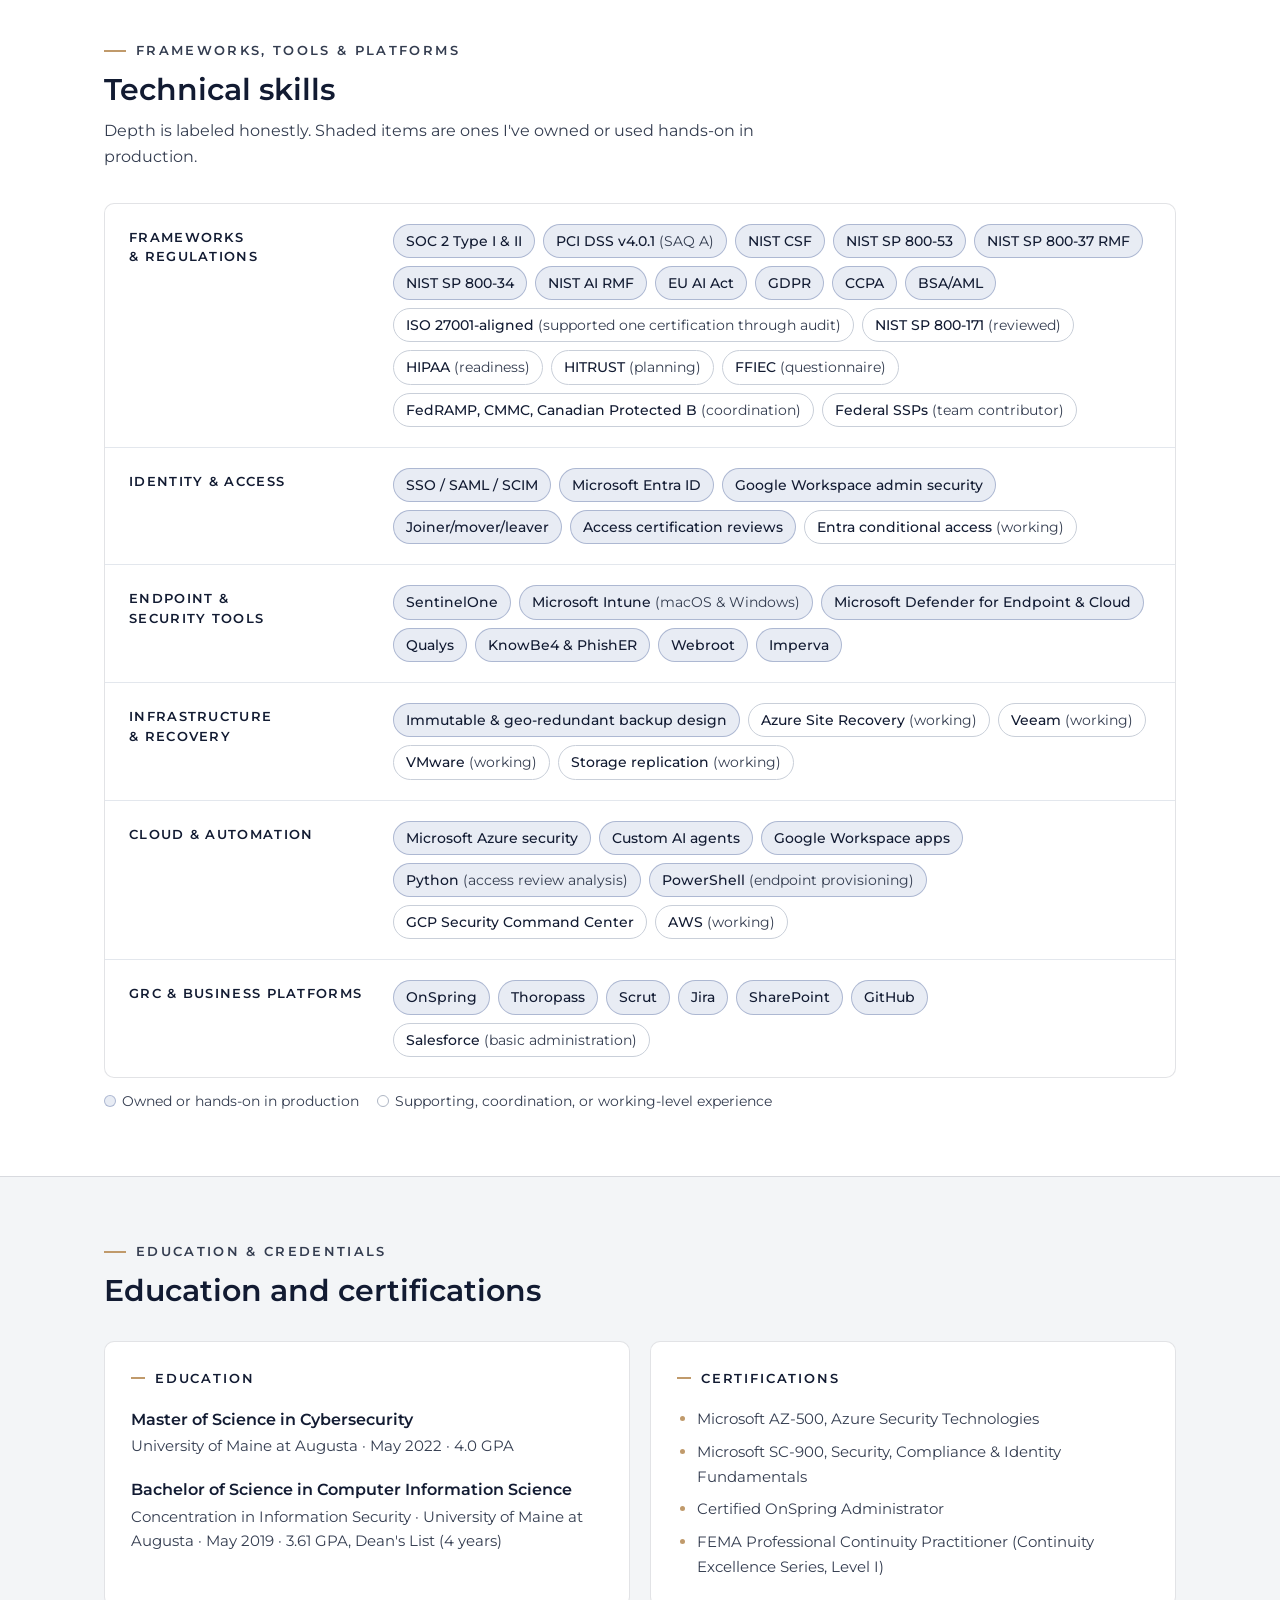
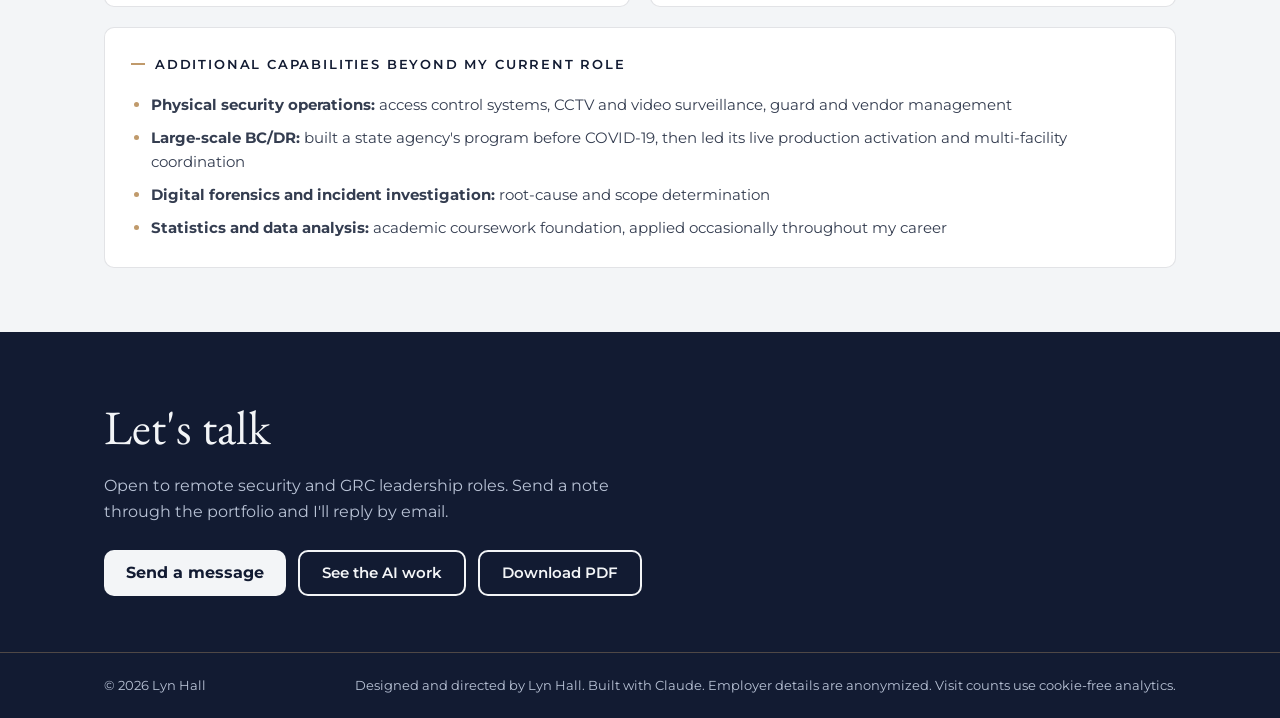
==== commit 7a82096d: "Add private, cookie-free visit and resume download counting (GoatCounter) Co-Authored-By: Claude Opu" ====
--- a/resume.html
+++ b/resume.html
@@ -237,6 +237,7 @@
   a{color:inherit;text-decoration:none}
 }
 </style>
+<script src="assets/analytics.js" defer></script>
 </head>
 <body>
 <a class="skip" href="#main">Skip to content</a>
@@ -268,7 +269,7 @@
         <div class="ctas">
           <a class="btn btn-cta" href="index.html#contact">Get in touch</a>
           <a class="btn btn-line" href="index.html#projects">View the AI portfolio</a>
-          <a class="btn btn-line" href="Lyn-Hall-Resume.pdf" download="Lyn Hall - Resume.pdf" type="application/pdf">Download PDF <span aria-hidden="true">&#8595;</span></a>
+          <a class="btn btn-line" href="Lyn-Hall-Resume.pdf" download="Lyn Hall - Resume.pdf" data-goatcounter-click="resume-pdf-download" data-goatcounter-title="Resume PDF downloaded" type="application/pdf">Download PDF <span aria-hidden="true">&#8595;</span></a>
         </div>
       </div>
       <aside class="glance" aria-labelledby="glance-h">
@@ -533,14 +534,14 @@
       <div class="ctas">
         <a class="btn btn-cta" href="index.html#contact">Send a message</a>
         <a class="btn btn-line" href="index.html#projects">See the AI work</a>
-        <a class="btn btn-line" href="Lyn-Hall-Resume.pdf" download="Lyn Hall - Resume.pdf" type="application/pdf">Download PDF</a>
+        <a class="btn btn-line" href="Lyn-Hall-Resume.pdf" download="Lyn Hall - Resume.pdf" data-goatcounter-click="resume-pdf-download" data-goatcounter-title="Resume PDF downloaded" type="application/pdf">Download PDF</a>
       </div>
     </div>
   </section>
 </main>
 
 <footer>
-  <div class="wrap"><span>© 2026 Lyn Hall</span><span>Designed and directed by Lyn Hall. Built with Claude. Employer details are anonymized.</span></div>
+  <div class="wrap"><span>© 2026 Lyn Hall</span><span>Designed and directed by Lyn Hall. Built with Claude. Employer details are anonymized. Visit counts use cookie-free analytics.</span></div>
 </footer>
 <script>
 (function(){
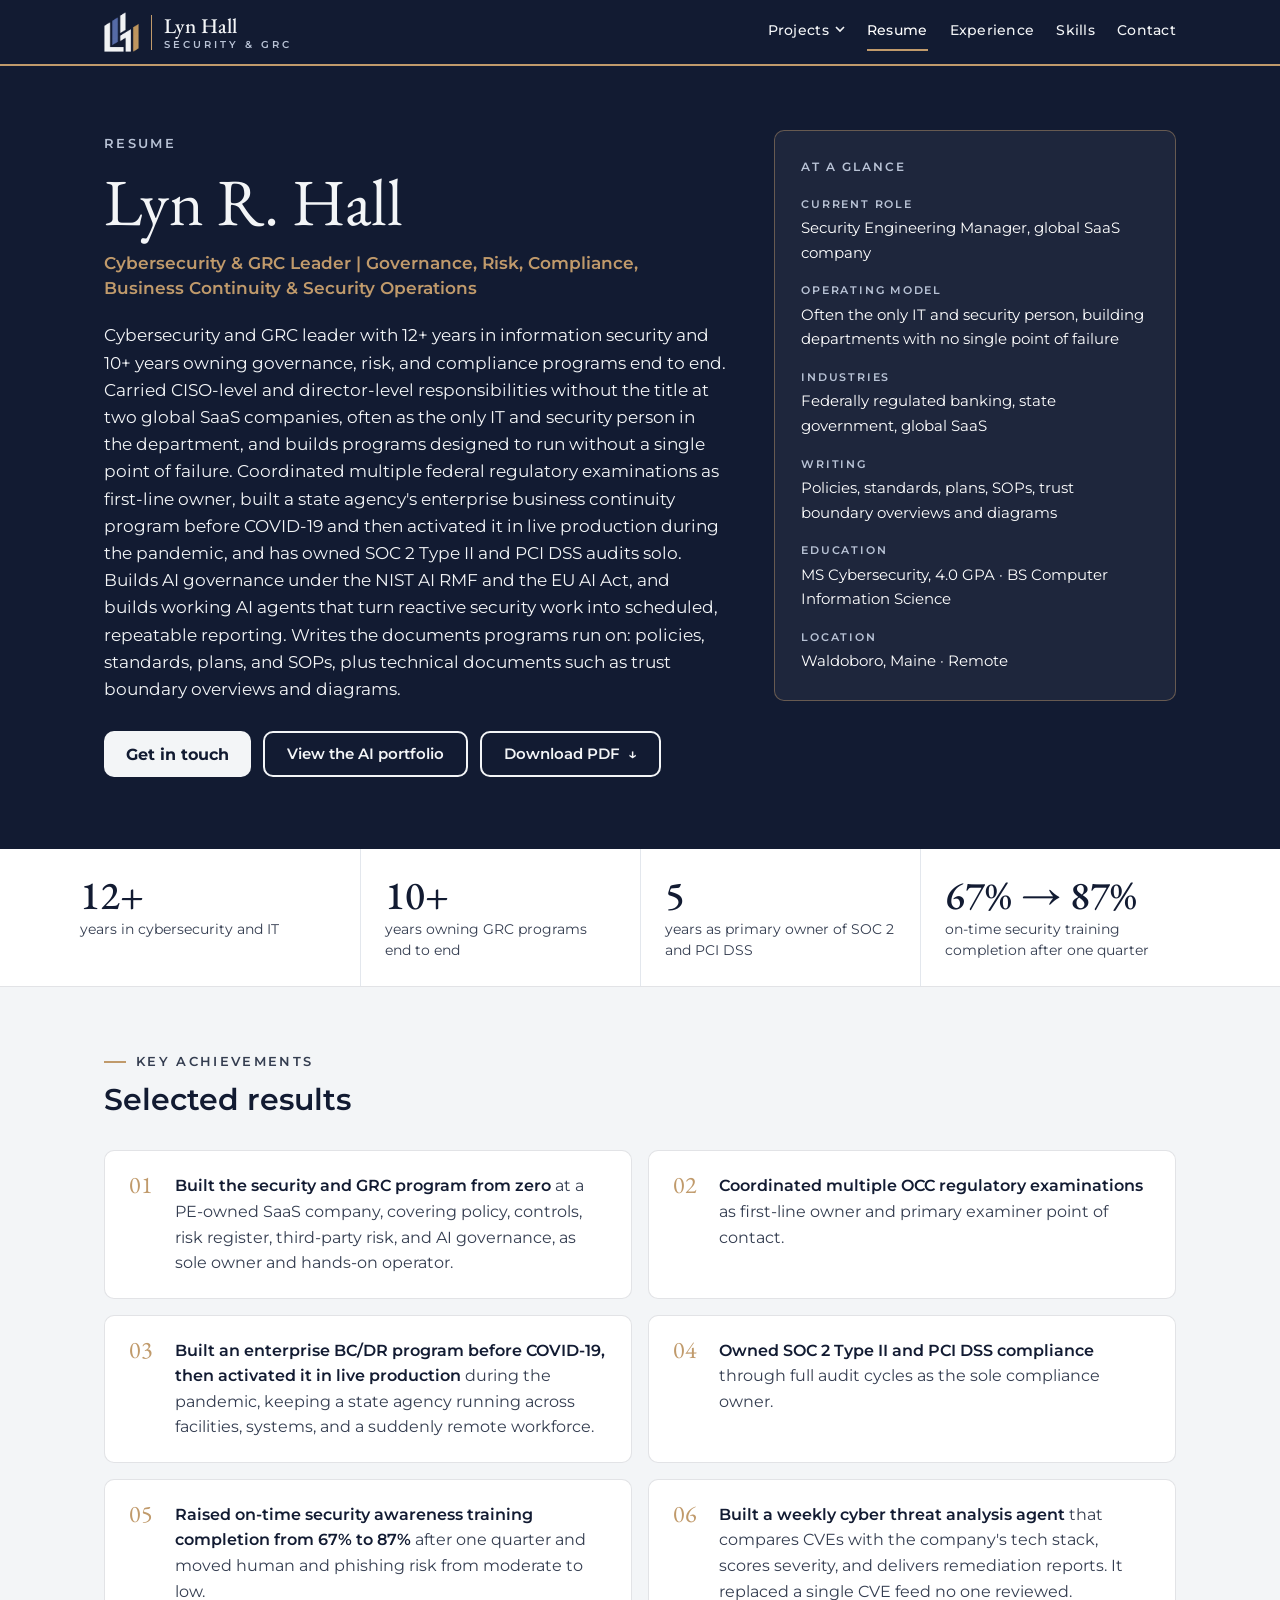
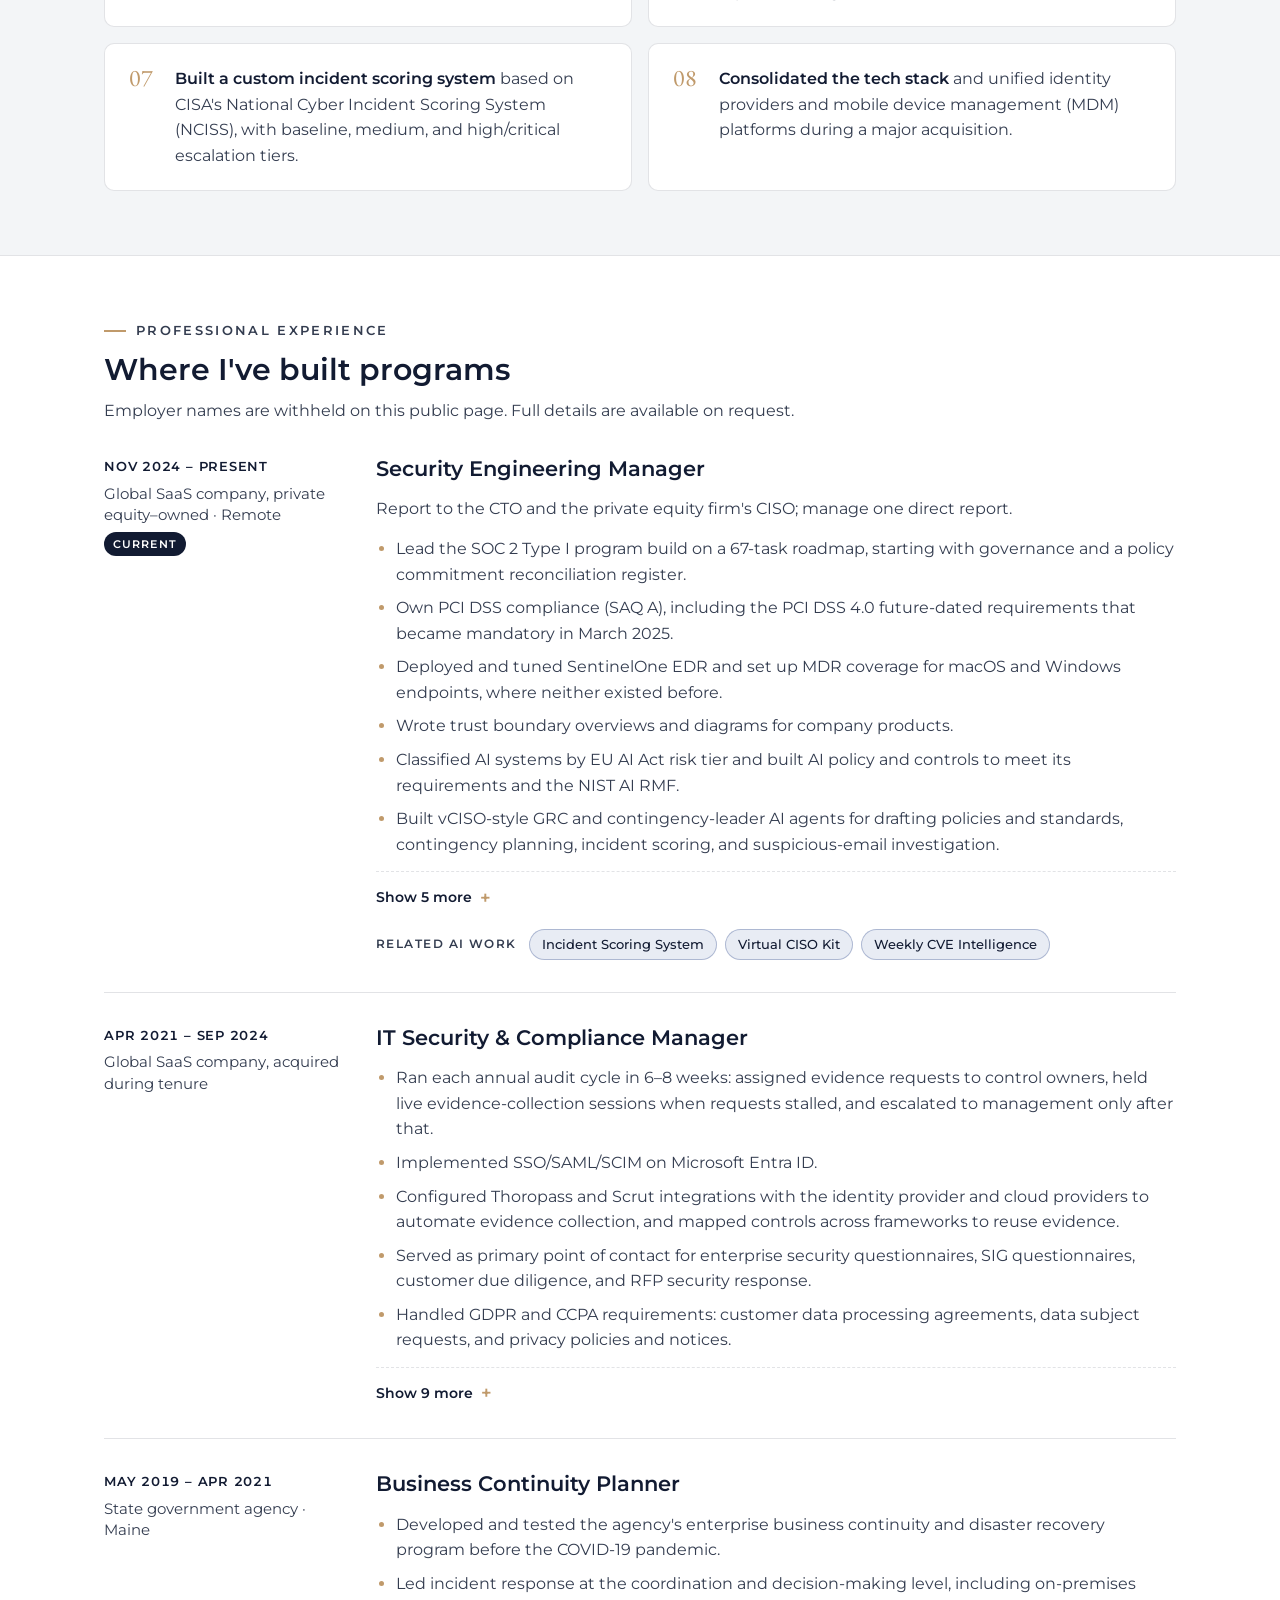
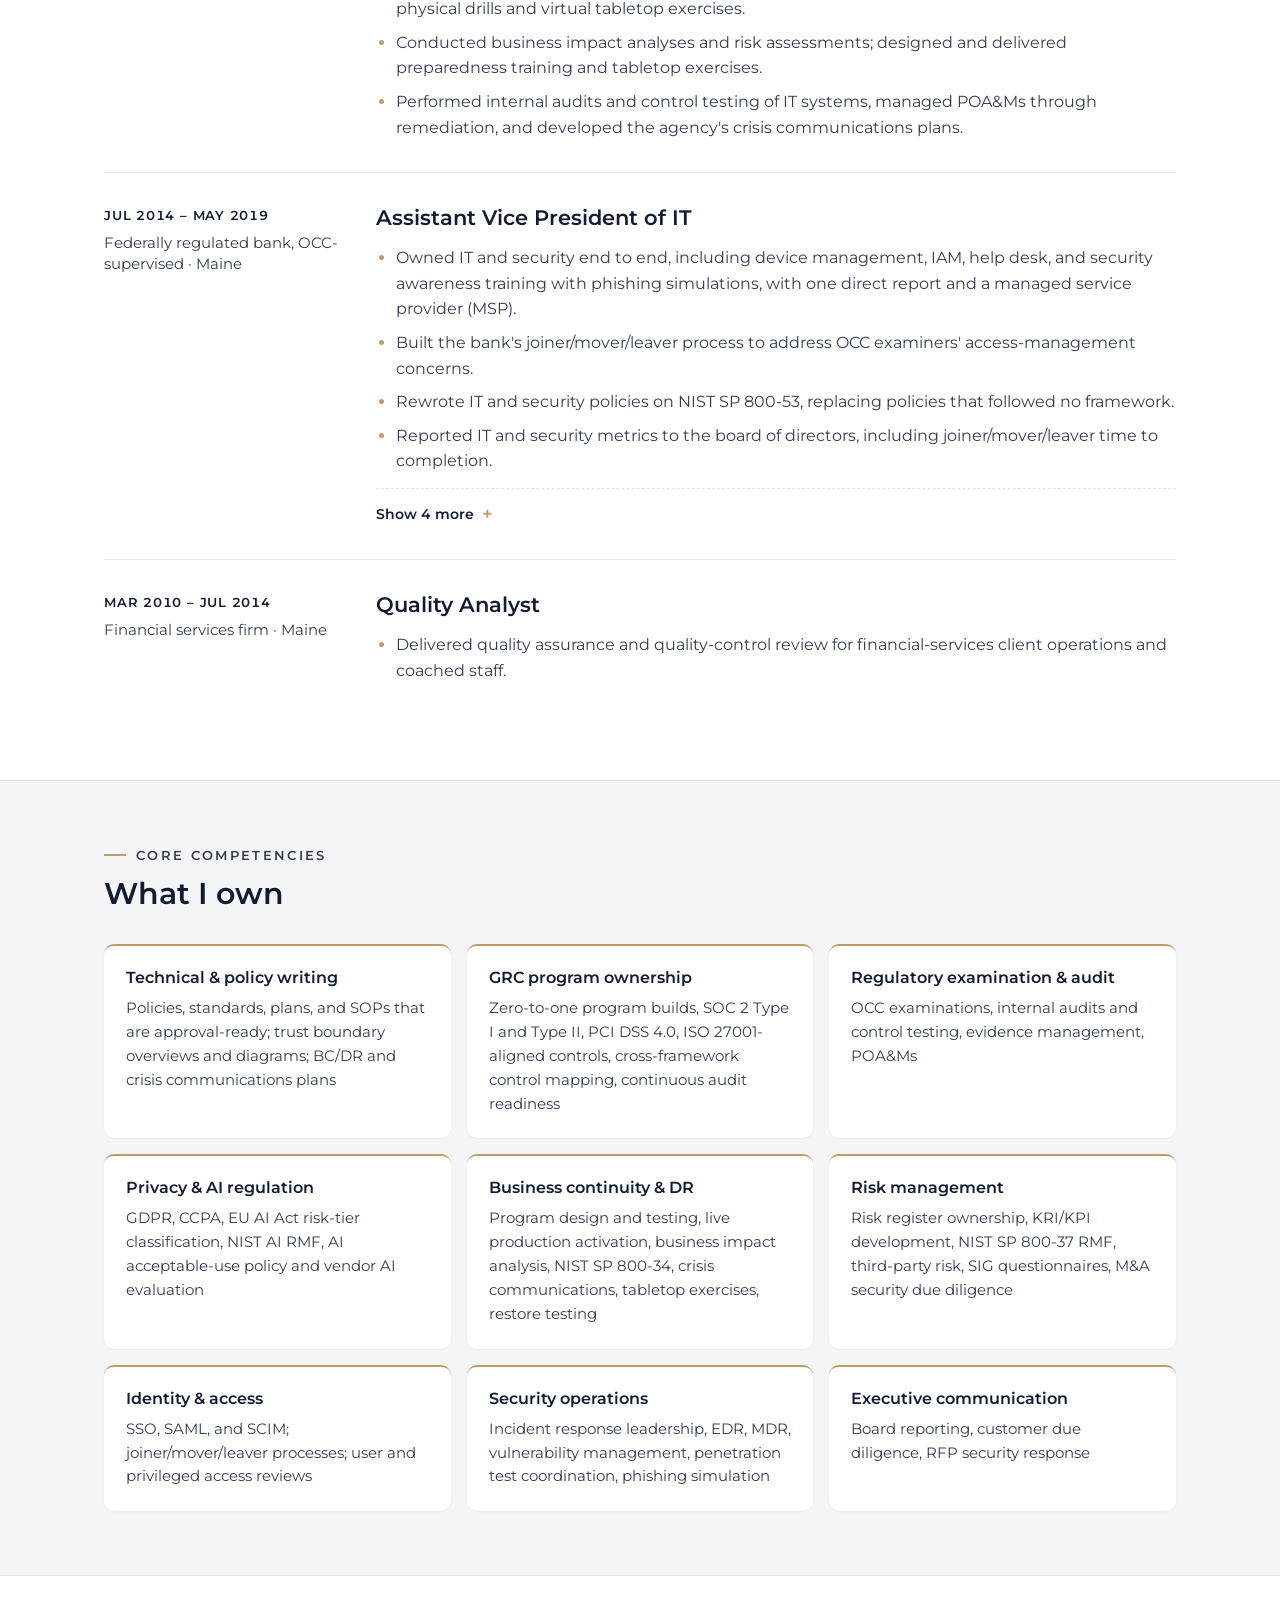
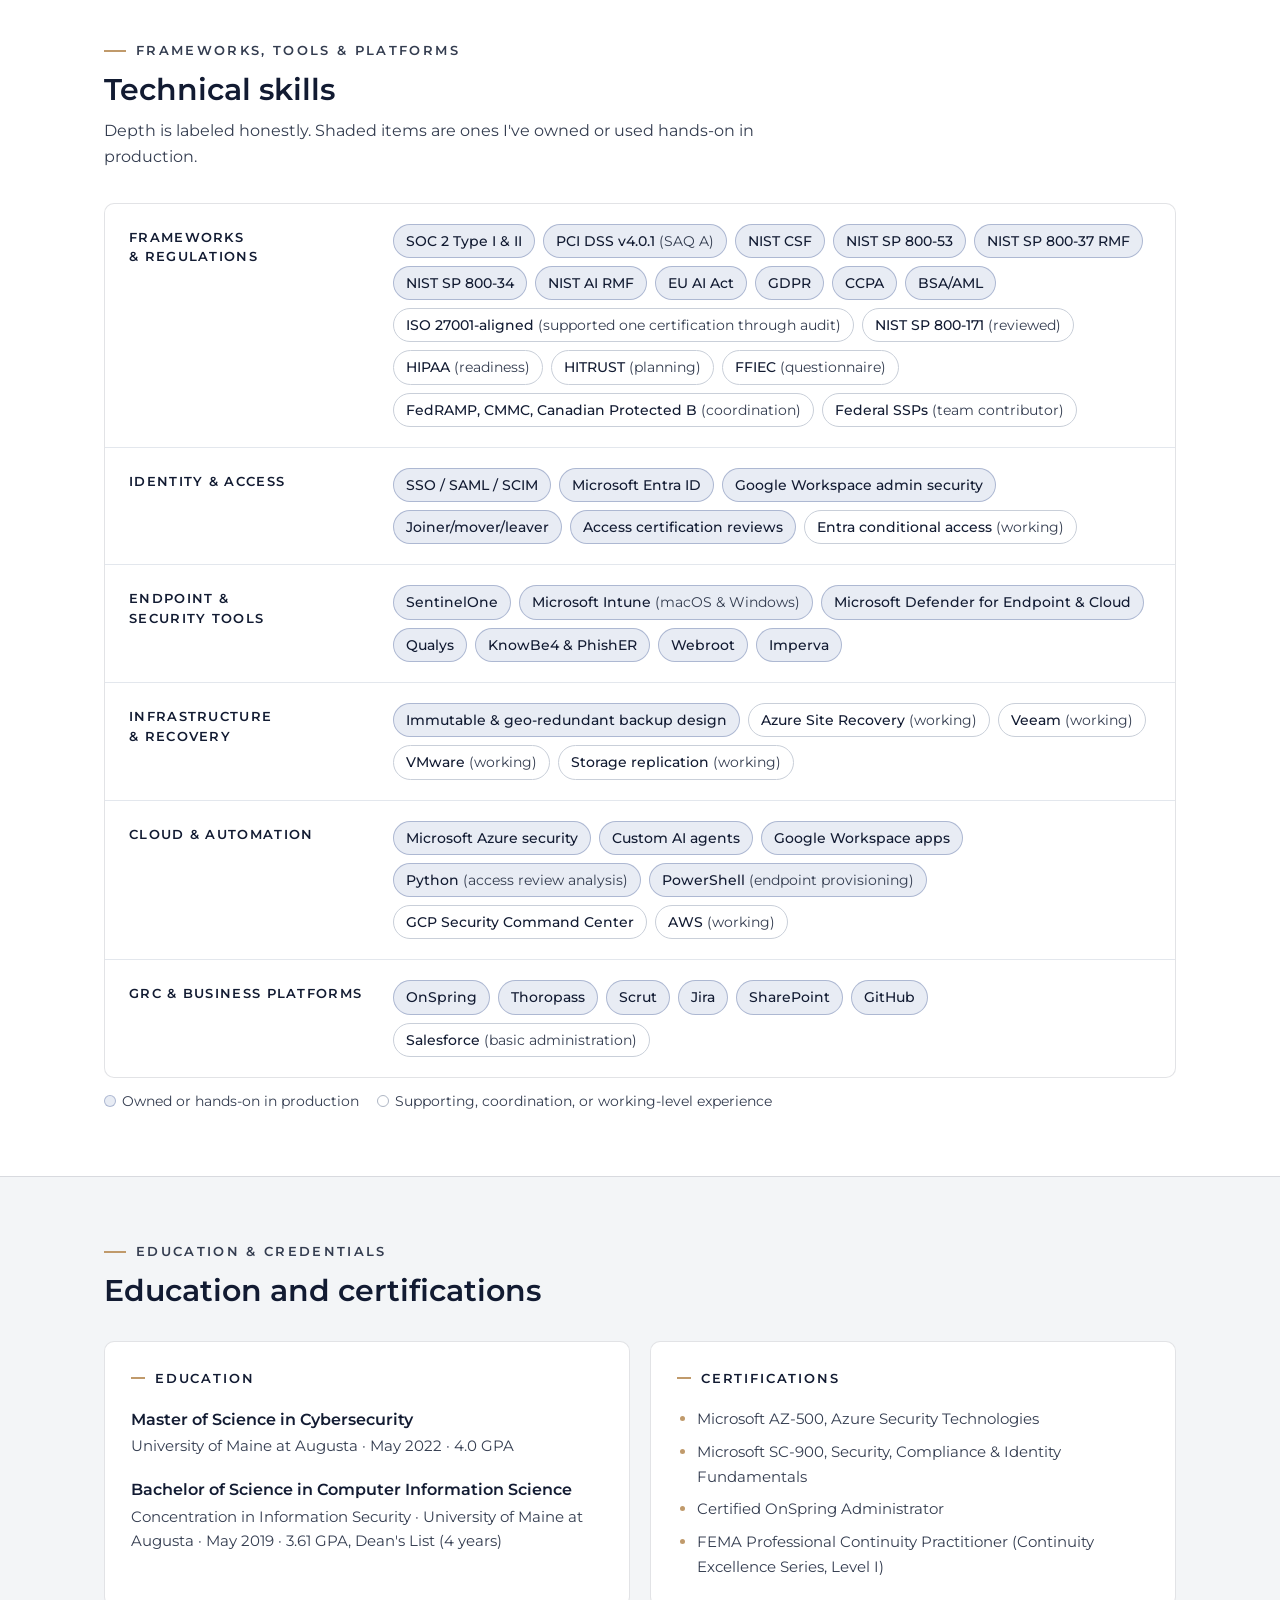
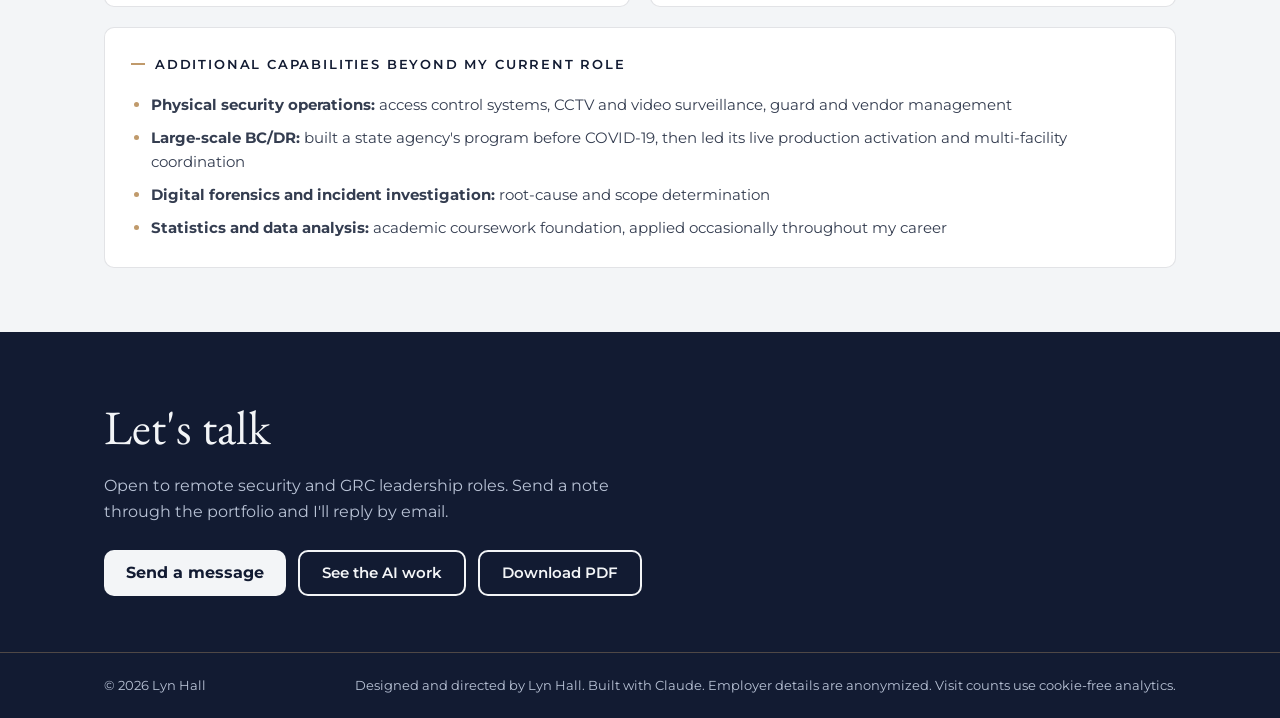
==== commit c851bd79: "Give each project its own page; add Projects dropdown to header - projects/*.html: one page per proj" ====
--- a/resume.html
+++ b/resume.html
@@ -237,7 +237,9 @@
   a{color:inherit;text-decoration:none}
 }
 </style>
+<link rel="stylesheet" href="assets/nav.css">
 <script src="assets/analytics.js" defer></script>
+<script src="assets/nav.js" defer></script>
 </head>
 <body>
 <a class="skip" href="#main">Skip to content</a>
@@ -247,7 +249,21 @@
     <a class="mark" href="index.html" aria-label="Lyn Hall, Security and GRC, portfolio home"><img src="assets/logo-mark-reversed.webp" alt="" width="98" height="112"><span><b>Lyn Hall</b><small>SECURITY &amp; GRC</small></span></a>
     <nav aria-label="Main">
       <ul>
-        <li><a href="index.html#projects">AI Portfolio</a></li>
+        <li class="has-menu">
+          <button class="menu-btn" type="button" aria-expanded="false" aria-controls="projects-menu">Projects<svg viewBox="0 0 10 10" aria-hidden="true"><path d="M1 3l4 4 4-4" fill="none" stroke="currentColor" stroke-width="1.6"/></svg></button>
+          <div class="submenu" id="projects-menu">
+          <ul class="submenu-panel">
+            <li><a class="sm-all" href="index.html#projects">All projects</a></li>
+            <li><a href="projects/incident-scoring.html"><span class="sm-id">AI-01</span><span>Incident Scoring System</span></a></li>
+            <li><a href="projects/virtual-ciso.html"><span class="sm-id">AI-02</span><span>Virtual CISO Kit</span></a></li>
+            <li><a href="projects/cve-intelligence.html"><span class="sm-id">AI-03</span><span>Weekly CVE Intelligence &amp; Exposure Review</span></a></li>
+            <li><a href="projects/career-ops.html"><span class="sm-id">AI-04</span><span>Career Operations System</span></a></li>
+            <li><a href="projects/homeschool-gradebook.html"><span class="sm-id">AI-05</span><span>Homeschool Gradebook &amp; Records</span></a></li>
+            <li><a href="projects/access-review.html"><span class="sm-id">AI-06</span><span>Offboarding &amp; Privileged Access Review</span></a></li>
+            <li><a href="projects/curriculum-studio.html"><span class="sm-id">AI-07</span><span>Curriculum Design Studio</span></a></li>
+          </ul>
+          </div>
+        </li>
         <li><a href="resume.html" aria-current="page">Resume</a></li>
         <li><a href="#experience">Experience</a></li>
         <li><a href="#skills">Skills</a></li>
--- a/assets/nav.css
+++ b/assets/nav.css
@@ -0,0 +1,29 @@
+/* Projects dropdown in the top navigation bar. Shared by every page. */
+nav > ul{align-items:center}
+nav > ul > li > a{display:inline-block}
+nav .has-menu{position:relative}
+nav .menu-btn{font:inherit;font-size:14px;font-weight:500;letter-spacing:.02em;color:var(--on-navy);background:none;border:0;border-bottom:2px solid transparent;padding:6px 0;margin:0;cursor:pointer;display:inline;line-height:inherit}
+nav .menu-btn svg{width:10px;height:10px;margin-left:6px;vertical-align:1px;transition:transform .15s}
+nav .menu-btn:hover,nav .menu-btn[aria-expanded="true"],nav .menu-btn.current{color:var(--white);border-bottom-color:var(--gold)}
+nav .menu-btn[aria-expanded="true"] svg{transform:rotate(180deg)}
+nav .submenu{display:none;position:absolute;top:100%;right:0;z-index:60;width:330px;padding-top:12px;flex-direction:column;gap:0}
+nav .has-menu.open .submenu{display:flex}
+@media (hover:hover) and (pointer:fine){
+  nav .has-menu:hover .submenu{display:flex}
+  nav .has-menu:hover .menu-btn{color:var(--white);border-bottom-color:var(--gold)}
+  nav .has-menu:hover .menu-btn svg{transform:rotate(180deg)}
+}
+nav .submenu-panel{background:var(--white);border-radius:var(--radius);border-top:3px solid var(--gold);box-shadow:0 14px 34px rgba(18,27,50,.22);padding:8px;list-style:none;margin:0;display:grid;gap:2px}
+nav .submenu-panel a{display:grid;grid-template-columns:46px minmax(0,1fr);align-items:baseline;gap:10px;color:var(--navy);font-size:14px;font-weight:500;line-height:1.35;padding:9px 12px;border-radius:6px;border:0;letter-spacing:0}
+nav .submenu-panel a:hover,nav .submenu-panel a:focus-visible{background:var(--peri-tint);color:var(--navy)}
+nav .submenu-panel a[aria-current="page"]{background:var(--cool);box-shadow:inset 3px 0 0 var(--gold)}
+nav .submenu-panel .sm-id{font-size:12px;font-weight:700;letter-spacing:.06em;color:var(--peri);font-variant-numeric:tabular-nums}
+nav .submenu-panel .sm-all{display:block;font-weight:700;font-size:13px;letter-spacing:.04em;border-bottom:1px solid var(--gray);border-radius:6px 6px 0 0;margin-bottom:4px}
+nav .submenu-panel .sm-all::after{content:" \2192";color:var(--gold)}
+@media (max-width:720px){
+  nav .menu-btn{font-size:13px}
+  nav .has-menu{position:static}
+  nav .submenu{left:16px;right:16px;width:auto;padding-top:6px}
+}
+@media (prefers-reduced-motion:reduce){nav .menu-btn svg{transition:none}}
+@media print{nav .submenu{display:none!important}}
